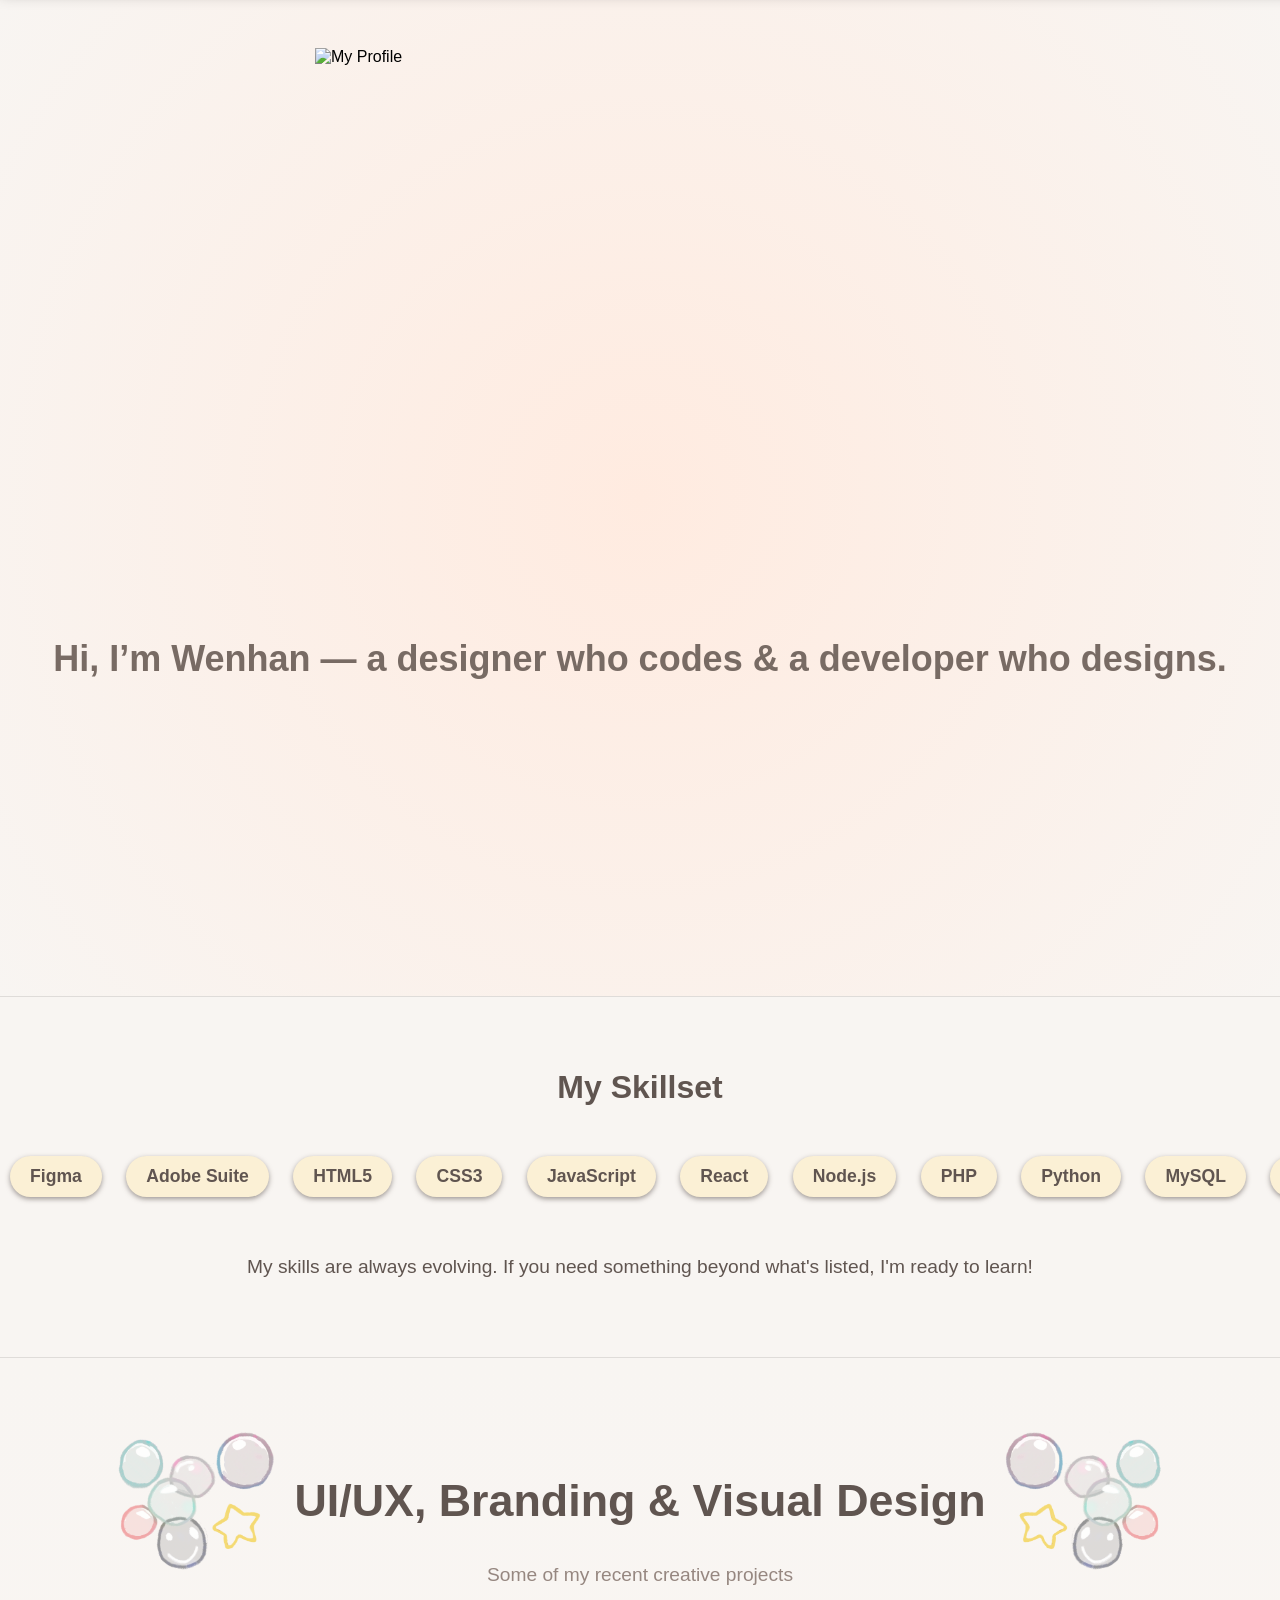
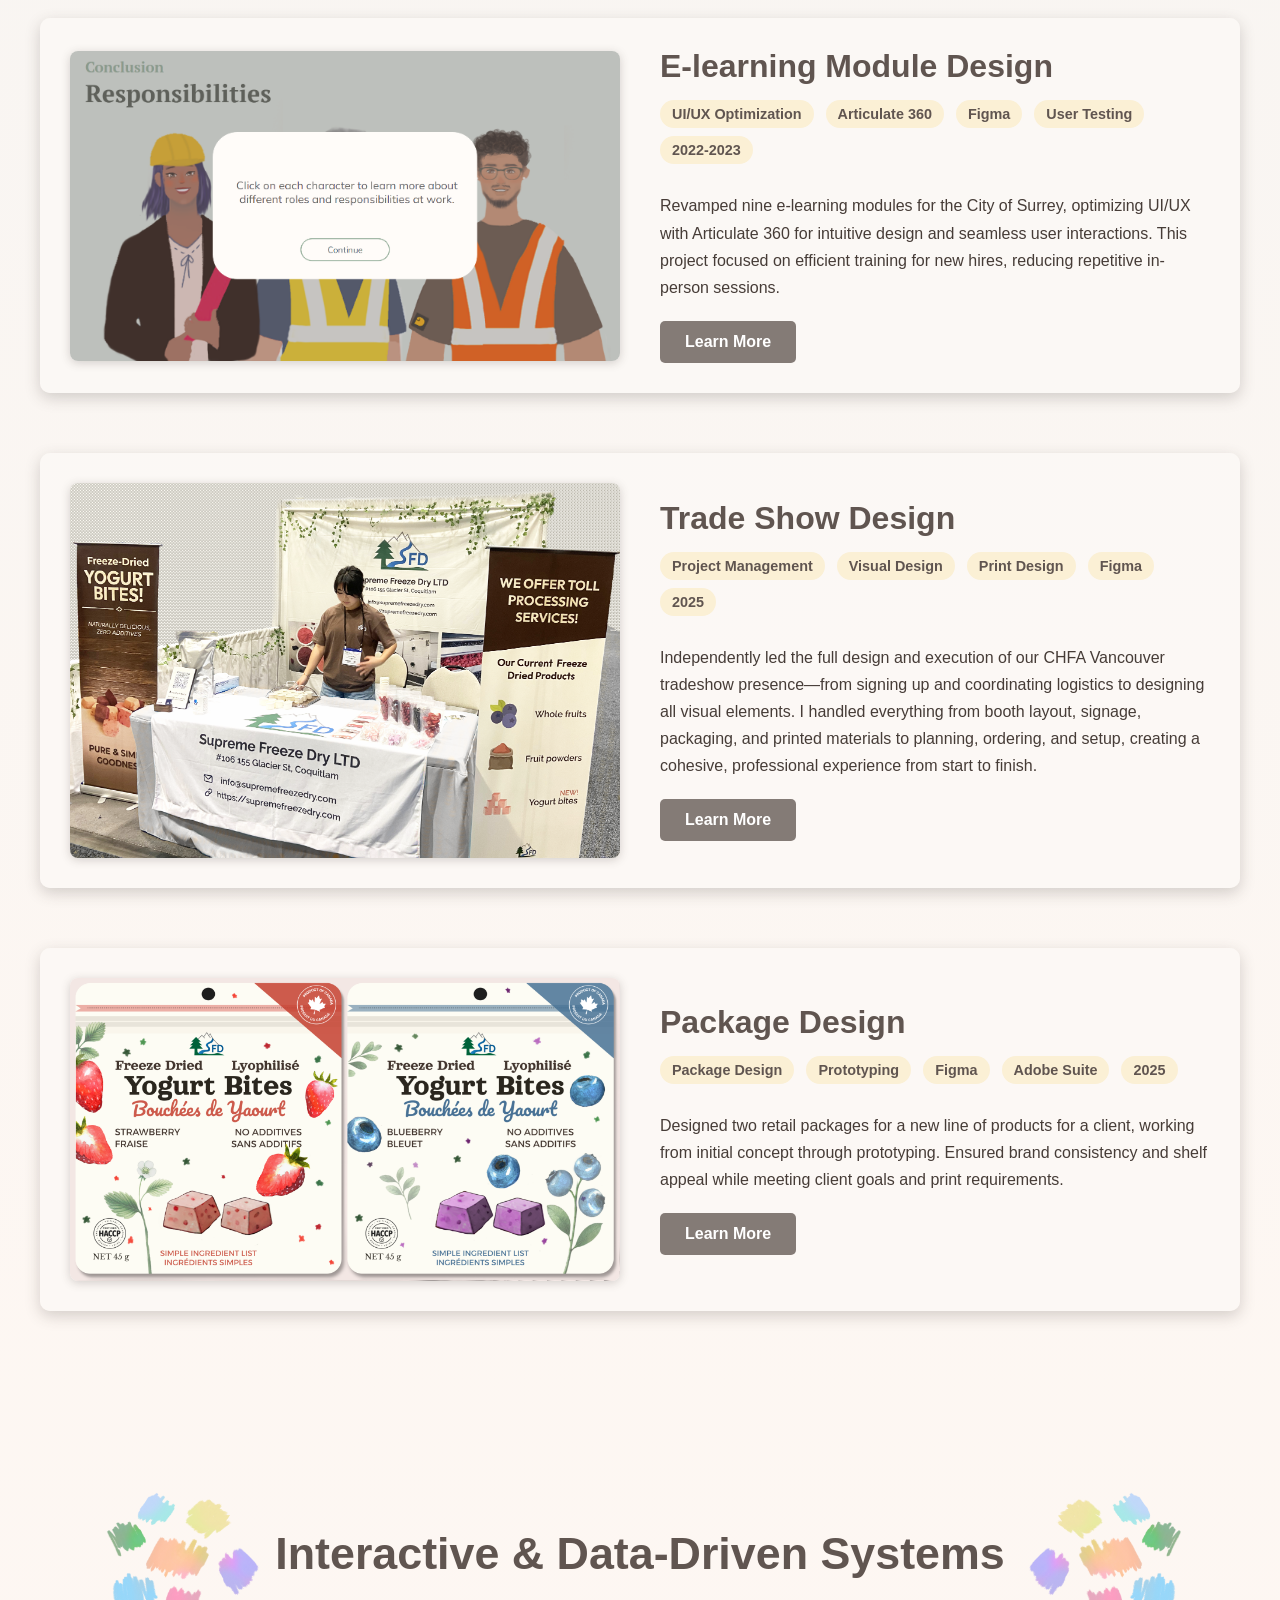
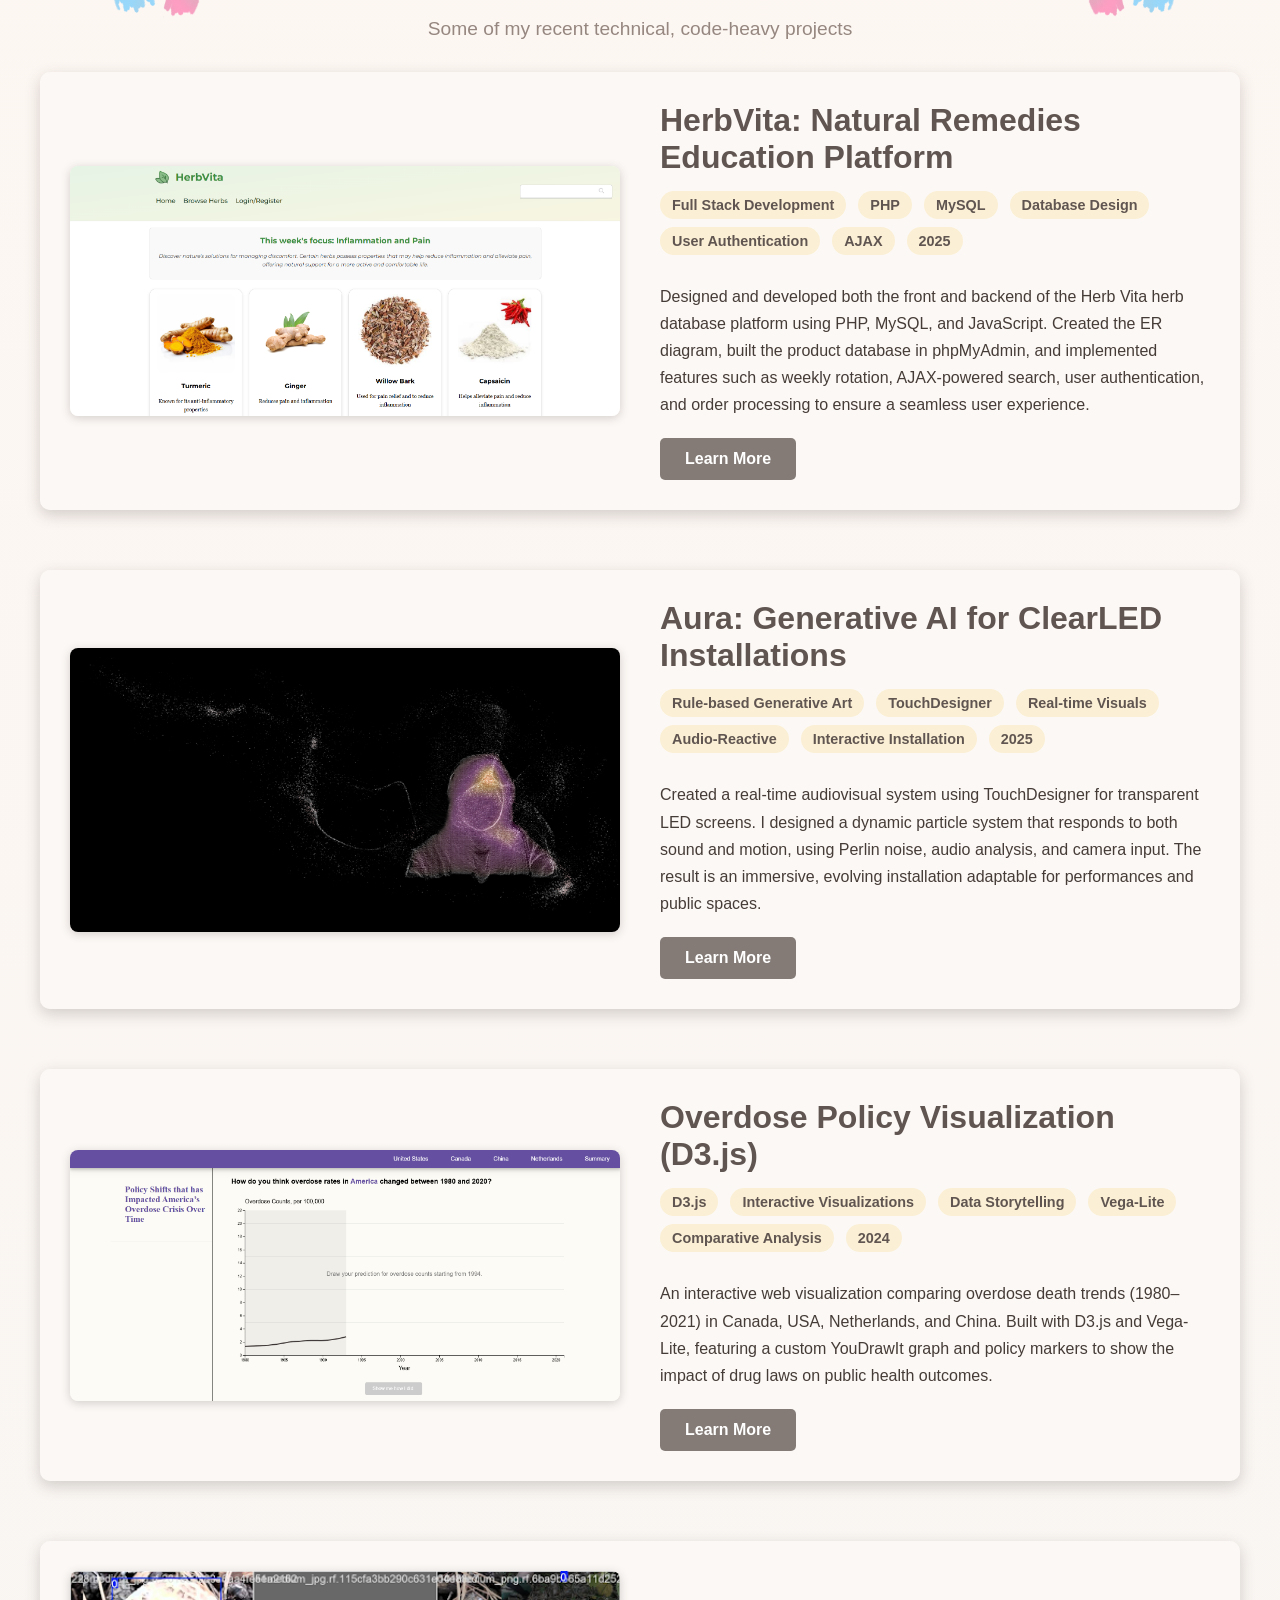
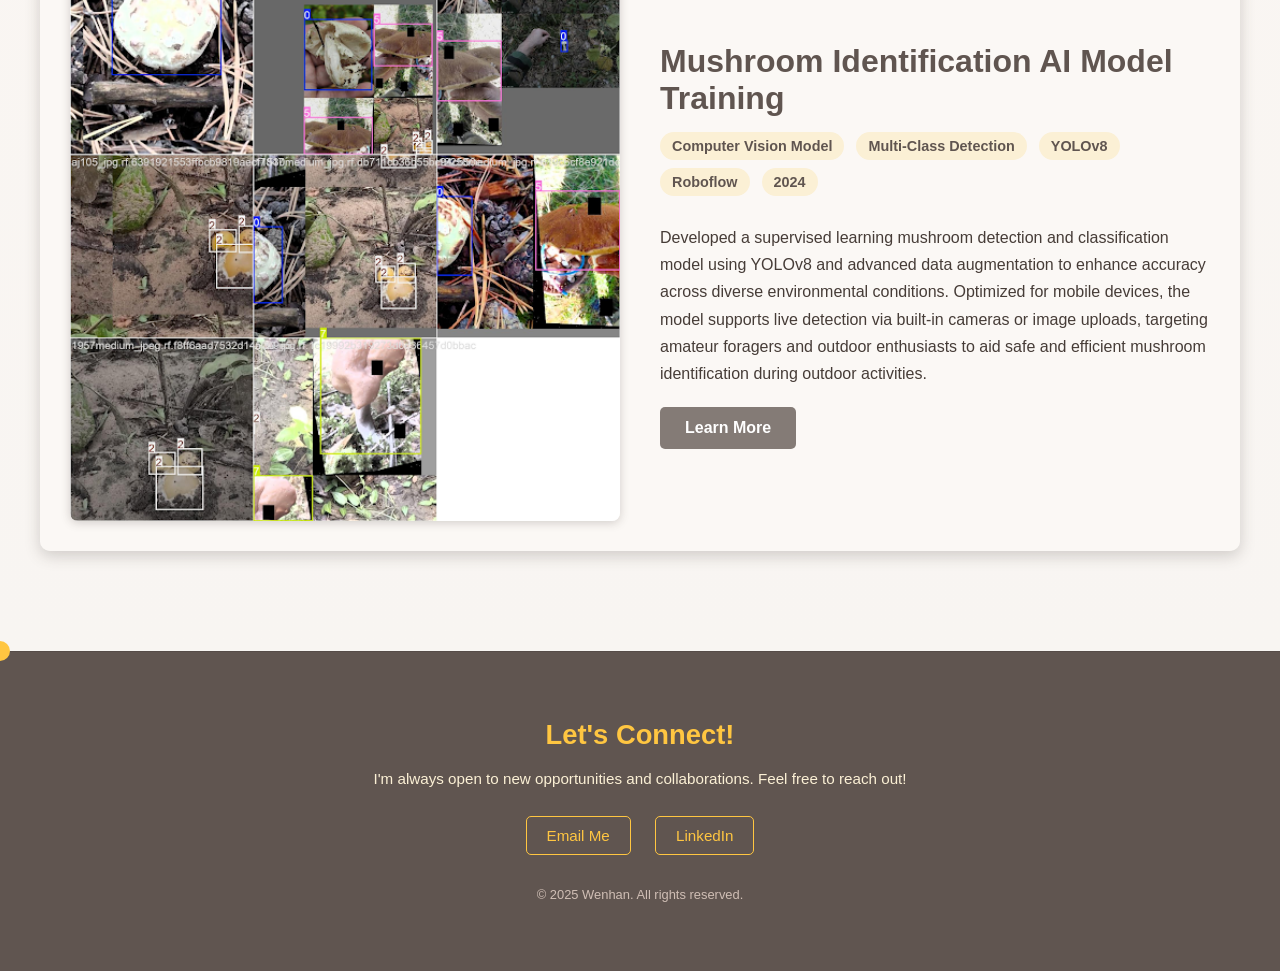
==== index.html @ 0072e0b3 "less corny about me" ====
<!DOCTYPE html>
<html lang="en">
<head>
    <meta charset="UTF-8">
    <meta name="viewport" content="width=device-width, initial-scale=1.0">
    <title>Wenhan Miao</title>
    <link rel="stylesheet" href="styles.css">

    <link rel="icon" href="images/favicon-32x32.png" type="image/x-icon">

</head>
<body>
    <header id="main-header">
        
        <nav>
            <ul>
                <li><a href="#">Home</a></li>
                <li><a href="#creative-projects">Creative + UX</a></li>
                <li><a href="#technical-projects">Dev + AI</a></li>
                <li><a href="about.html">About</a></li>
            </ul>
        </nav>
    </header>

    <div class="background-overlay">
        <div class="profile-image-container">
            <img src="images/me.png" alt="My Profile" class="profile-image">
            <div class="hand-left">
                <a href="#technical-projects"></a>
            </div>
            <img src="images/meleft.png" alt="My Profile - HoverLeft" class="profile-image-left">

            <div class="hand-left-glow-back"></div>
            <div class="hand-left-glow-front"></div>


            <div class="hand-right">
                <a href="#creative-projects"></a>
            </div>
            <img src="images/meright.png" alt="My Profile - HoverRight" class="profile-image-right">
            <div class="hand-right-glow-back"></div>
            <div class="hand-right-glow-front"></div>


        </div>

      <div class="intro-text">
  <h2>
    Hi, I’m <a href="about.html">Wenhan</a> — 
    <a href="#creative-projects" class="dev-link dev-left">a designer who codes</a> & 
    <a href="#technical-projects" class="dev-link dev-right">a developer who designs</a>.
  </h2>
</div>



        <!-- <div  class="creative-header">
            <h3>To do:</h3>

            <li>Add Sunwise</li>
            <li>Add HerbVita Youtube Link</li>
            <li>Consistent wording, I, me, my team...</li>
            
        </div> -->


    </div>


    <section class="skills-section">
        <h3>My Skillset</h3>
        <div class="skills-carousel-container">
            <div class="skills-carousel-track">
                <div class="skill-item">Figma</div>
                <div class="skill-item">Adobe Suite</div>
                <div class="skill-item">HTML5</div>
                <div class="skill-item">CSS3</div>
                <div class="skill-item">JavaScript</div>
                <div class="skill-item">React</div>
                <div class="skill-item">Node.js</div>

                <div class="skill-item">PHP</div>
                <div class="skill-item">Python</div>
                <div class="skill-item">MySQL</div>
                <div class="skill-item">React Native</div>


                <div class="skill-item">Vega-Lite / D3.js</div>
                <div class="skill-item">Tableau</div>
                
                <div class="skill-item">JSON/APIs</div>

                <div class="skill-item">Git/GitHub</div>

                <!-- repeated three times so there's no gap  -->

                <div class="skill-item">Figma</div>
                <div class="skill-item">Adobe Suite</div>
                <div class="skill-item">HTML5</div>
                <div class="skill-item">CSS3</div>
                <div class="skill-item">JavaScript</div>
                <div class="skill-item">React</div>
                <div class="skill-item">Node.js</div>

                <div class="skill-item">PHP</div>
                <div class="skill-item">Python</div>
                <div class="skill-item">MySQL</div>


                <div class="skill-item">Vega-Lite / D3.js</div>
                <div class="skill-item">Tableau</div>
                
                <div class="skill-item">JSON/APIs</div>

                <div class="skill-item">Git/GitHub</div>

                <div class="skill-item">Figma</div>
                <div class="skill-item">Adobe Suite</div>
                <div class="skill-item">HTML5</div>
                <div class="skill-item">CSS3</div>
                <div class="skill-item">JavaScript</div>
                <div class="skill-item">React</div>
                <div class="skill-item">Node.js</div>

                <div class="skill-item">PHP</div>
                <div class="skill-item">Python</div>
                <div class="skill-item">MySQL</div>


                <div class="skill-item">Vega-Lite / D3.js</div>
                <div class="skill-item">Tableau</div>
                
                <div class="skill-item">JSON/APIs</div>

                <div class="skill-item">Git/GitHub</div>




            </div>
            
        </div>
        <p> My skills are always evolving. If you need something beyond what's listed, I'm ready to learn!</p>
    </section>

    <section id="creative-projects"> 
        <div class="creative-header">

              <div class="header-row">


            <img src="images/bubbleleft.png" alt="Left Bubble" class="bubble-left">
            
            <h2>UI/UX, Branding & Visual Design</h2>

            
            <img src="images/bubbleright.png" alt="Right Bubble" class="bubble-right">
              </div>
            <p>Some of my recent creative projects</p>
            </div>


        <div class="project-list">

            
        <div class="project-item clickable-project" onclick="window.open('e-learning-module.html', '_blank')">
                <div class="project-image-wrapper">
                    <img src="images/eModule1.png" alt="FocusDev Dashboard Preview" class="project-screenshot">
                </div>
            <div class="project-details">
                <h3>E-learning Module Design</h3>
                <div class="project-tags">
                    <span>UI/UX Optimization</span>
                    <span>Articulate 360</span>
                    <span>Figma</span>
                    <span>User Testing</span>
                    <span>2022-2023</span>
                </div>
             <p>Revamped nine e-learning modules for the City of Surrey, optimizing UI/UX with Articulate 360 for intuitive design and seamless user interactions. This project focused on efficient training for new hires, reducing repetitive in-person sessions.</p>
             <a href="e-learning-module.html" target="_blank" class="view-project-button">Learn More</a>
            </div>
        </div>

        <!-- proj 2 -->
        <div class="project-item clickable-project" onclick="window.open('tradeshow.html', '_blank')">
                <div class="project-image-wrapper">
                    <img src="images/tradeshow.png" alt="Trade Show Design Preview" class="project-screenshot">
                </div>
            <div class="project-details">
                <h3>Trade Show Design</h3>
                <div class="project-tags">
                    <span>Project Management</span>
                    <span>Visual Design</span>
                    <span>Print Design</span>
                    <span>Figma</span>
                    <span>2025</span>
                </div>
            <p>Independently led the full design and execution of our CHFA Vancouver tradeshow presence—from signing up and coordinating logistics to designing all visual elements. I handled everything from booth layout, signage, packaging, and printed materials to planning, ordering, and setup, creating a cohesive, professional experience from start to finish.</p>
            <a href="tradeshow.html" target="_blank" class="view-project-button">Learn More</a>
            </div>
        </div>

        <!-- proj three -->

        <div class="project-item clickable-project" onclick="window.open('packageDesign.html', '_blank')">
                <div class="project-image-wrapper">
                    <img src="images/packageDesignn.png" alt="FocusDev Dashboard Preview" class="project-screenshot">
                </div>
            <div class="project-details">
                <h3>Package Design</h3>
                <div class="project-tags">
                    <span>Package Design</span>
                    <span>Prototyping</span>
                    <span>Figma</span>
                    <span>Adobe Suite</span>
                    <span>2025</span>
                </div>
            <p>Designed two retail packages for a new line of products for a client, working from initial concept through prototyping. Ensured brand consistency and shelf appeal while meeting client goals and print requirements.</p>
            <a href="packageDesign.html" target="_blank" class="view-project-button">Learn More</a>
            </div>
        </div>

        </div>
    </section>

    <!-- Divider between Creative + UX and Dev + AI -->

    <div class="section-divider"></div>


    <section id="technical-projects"> 
    
    
    <div class="creative-header">   
        <div class="header-row">



            

            <img src="images/scribblesleft.png" alt="Left Scribble" class="bubble-left">

            <h2>Interactive & Data-Driven Systems</h2>

            <img src="images/scribblesright.png" alt="Right Scribble" class="bubble-right">
              </div>

            <p>Some of my recent technical, code-heavy projects</p>
        </div>

        <div class="project-list">
        <div class="project-item clickable-project" onclick="window.open('herbvita.html', '_blank')">
                <div class="project-image-wrapper">
                    <img src="images/herbVita.png" alt="FocusDev Dashboard Preview" class="project-screenshot">
                </div>
            <div class="project-details">
                <h3>HerbVita: Natural Remedies Education Platform</h3>
                <div class="project-tags">
                   <span>Full Stack Development</span>
                    <span>PHP</span>
                    <span>MySQL</span>
                    <span>Database Design</span>
                    <span>User Authentication</span>
                    <span>AJAX</span>
                    <span>2025</span>
                </div>
                <p>Designed and developed both the front and backend of the Herb Vita herb database platform using PHP, MySQL, and JavaScript. Created the ER diagram, built the product database in phpMyAdmin, and implemented features such as weekly rotation, AJAX-powered search, user authentication, and order processing to ensure a seamless user experience.</p>
             <a href="herbvita.html" target="_blank" class="view-project-button">Learn More</a>
            </div>
        </div>

        <!-- proj 2 IN PROGRESS-->
        <!-- <div class="project-item clickable-project" onclick="window.open('sunwise.html', '_blank')">
                <div class="project-image-wrapper">
                    <img src="images/sunwise.png" alt="Sunwise Dashboard Preview" class="project-screenshot">
                </div>
            <div class="project-details">
                <h3>Aura: Generative AI for ClearLED Installations</h3>
                <div class="project-tags">
                    <span>Rule-based Generative Art</span>
                    <span>TouchDesigner</span>
                    <span>Real-time Visuals</span>
                    <span>Audio-Reactive</span>
                    <span>Interactive Installation</span>
                    <span>2025</span>
                </div>
             <p>Created a real-time audiovisual system using TouchDesigner for transparent LED screens. I designed a dynamic particle system that responds to both sound and motion, using Perlin noise, audio analysis, and camera input. The result is an immersive, evolving installation adaptable for performances and public spaces.</p>
             <a href="aura.html" target="_blank" class="view-project-button">Learn More</a>
            </div>
        </div> -->

        <!-- proj 3 -->
         <div class="project-item clickable-project" onclick="window.open('aura.html', '_blank')">
                <div class="project-image-wrapper">
                    <img src="images/aura.png" alt="FocusDev Dashboard Preview" class="project-screenshot">
                </div>
            <div class="project-details">
                <h3>Aura: Generative AI for ClearLED Installations</h3>
                <div class="project-tags">
                    <span>Rule-based Generative Art</span>
                    <span>TouchDesigner</span>
                    <span>Real-time Visuals</span>
                    <span>Audio-Reactive</span>
                    <span>Interactive Installation</span>
                    <span>2025</span>
                </div>
             <p>Created a real-time audiovisual system using TouchDesigner for transparent LED screens. I designed a dynamic particle system that responds to both sound and motion, using Perlin noise, audio analysis, and camera input. The result is an immersive, evolving installation adaptable for performances and public spaces.</p>
             <a href="aura.html" target="_blank" class="view-project-button">Learn More</a>
            </div>
        </div>

        <!-- proj 4 -->

        <div class="project-item clickable-project" onclick="window.open('OverdoseVis.html', '_blank')">
                <div class="project-image-wrapper">
                    <img src="images/d3Vis.png" alt="FocusDev Dashboard Preview" class="project-screenshot">
                </div>
            <div class="project-details">
                <h3>Overdose Policy Visualization (D3.js)</h3>
                <div class="project-tags">
                    <span>D3.js</span>
                    <span>Interactive Visualizations</span>
                    <span>Data Storytelling</span>
                    <span>Vega-Lite</span>
                    <span>Comparative Analysis</span>
                    <span>2024</span>
                </div>
             <p>An interactive web visualization comparing overdose death trends (1980–2021) in Canada, USA, Netherlands, and China. Built with D3.js and Vega-Lite, featuring a custom YouDrawIt graph and policy markers to show the impact of drug laws on public health outcomes.</p>
             <a href="OverdoseVis.html" target="_blank" class="view-project-button">Learn More</a>
            </div>
        </div>

        <!-- proj 5 -->

        <div class="project-item clickable-project" onclick="window.open('MushroomModelTraining.html', '_blank')">
                <div class="project-image-wrapper">
                    <img src="images/mushroomCV.png" alt="FocusDev Dashboard Preview" class="project-screenshot">
                </div>
            <div class="project-details">
                <h3>Mushroom Identification AI Model Training</h3>
                <div class="project-tags">
                    <span>Computer Vision Model</span>
                    <span>Multi-Class Detection</span>
                    <span>YOLOv8</span>
                    <span>Roboflow</span>
                    <span>2024</span>
                </div>
             <p>Developed a supervised learning mushroom detection and classification model using YOLOv8 and advanced data augmentation to enhance accuracy across diverse environmental conditions. Optimized for mobile devices, the model supports live detection via built-in cameras or image uploads, targeting amateur foragers and outdoor enthusiasts to aid safe and efficient mushroom identification during outdoor activities.</p>
             <a href="MushroomModelTraining.html" target="_blank" class="view-project-button">Learn More</a>
            </div>
        </div>

        </div>
    </section>

    <div id = "circularcursor"></div>

<footer id="contact"> <div class="footer-content">
            <h3>Let's Connect!</h3>
            <p>I'm always open to new opportunities and collaborations. Feel free to reach out!</p>
            <div class="contact-links">
                <a href="https://mail.google.com/mail/?view=cm&to=wenhanmiao3@gmail.com" class="footer-link" target="_blank">Email Me</a>
                <a href="https://www.linkedin.com/in/w3nhan/" target="_blank" class="footer-link">LinkedIn</a>
                </div>
            <p class="copyright">&copy; 2025 Wenhan. All rights reserved.</p>
        </div>
    </footer>

    <script src="script.js"></script>

    
</body>
</html>
---- styles.css ----
/* styles.css */

/* Global Styles     */


body {
  margin: 0;
  /* cursor: url('customComp/Normal1.cur'), auto; -  Commented out custom cursor */
  cursor: none; /* Hides default cursor */
  background-color: #fdfaf7;
  font-family: 'Inter', sans-serif;
  
}

a {
  color: rgb(70, 60, 55);
  text-decoration: none; 
  transition: color 0.1s ease-in-out; 
}

a:hover {
  text-decoration: none; 
  cursor: none; 
}

/* Header & Navigation     */


header {
  background-color: rgba(96, 85, 80, 0.8);
  color:rgb(251, 240, 213);
  padding: 16px;
  position: fixed;
  top: -80px; /* Initially hidden above the viewport */
  left: 0;
  width: 100%;
  z-index: 10;
  transition: top 0.3s ease-in-out, background-color 0.3s ease-in-out; 
  box-shadow: 0 4px 15px rgba(0, 0, 0, 0.3); 
  z-index: 5000;
}

header:hover {
  background-color: rgb(96, 85, 80);
}

.nav-visible {
  top: 0; /* Show the nav */
}

nav ul {
  list-style: none;
  padding: 0;
  margin: 0;
  display: flex;
  justify-content: center;
  align-items: center; 
  flex-wrap: wrap; 
}

nav ul li {
  margin: 0 15px; /* Adjust spacing between items */
}

nav ul li a {
  color: inherit; /* Inherit color from header */
  font-weight: 500; 
  font-size: 1.1em; 
  padding: 8px 12px;
  border-radius: 5px;
  transition: color 0.3s ease-in-out, background-color 0.3s ease-in-out, transform 0.2s ease-out; /* Smooth transition for hover effects */
  display: block; /* Make the whole area clickable */
}

nav ul li a:hover {
  color: rgb(255, 242, 242);
  transform: translateY(-2px); /* Slight lift effect */
}


/* Custom Cursor, responsive when hovered on clickable elements*/


#circularcursor {
  position: fixed;
  width: 20px;
  height: 20px;
  background-color: rgb(255, 198, 65);
  border-radius: 50%;
  pointer-events: none;
  transform: translate(-50%, -50%);
  z-index: 9999;
  
  /* smooth easing */
  transition: left 0.02s ease, top 0.02s ease, transform 0.2s ease, opacity 0.2s ease;
}

#circularcursor.active {
  transform: translate(-50%, -50%) scale(2);
  opacity: 0.5;
}


/* Profile Image Section   */

.profile-image-container {
  position: relative;
  width: auto;
  max-width: 650px;
  height: 560px;
  overflow: hidden;
  margin: auto;
  opacity: 0; /* Initially hidden */
  animation: fadeIn 1s ease-out 0.5s forwards; /* Apply fade-in animation */
}

@keyframes fadeIn {
  to {
    opacity: 1;
  }
}

.profile-image,
.profile-image-left,
.profile-image-right {
  position: absolute;
  top: 0; /* Anchor to the top */
  left: 0;
  width: 100%;
  height: auto;
  pointer-events: none;
  transition: opacity 0.2s ease-in-out; /* Slight transition for smoothness */
}

.profile-image {
  opacity: 1; /* Initially visible */
  z-index: 2;
  bottom: auto; /* Override any bottom positioning */
}

.profile-image-left,
.profile-image-right {
  opacity: 0; /* Initially hidden */
  z-index: 3; /* Above the main image */
}



/* Swap image on hover of .hand-left/right */
.hand-left:hover + .profile-image-left,
.hand-right:hover + .profile-image-right {
  opacity: 1; /* Fade in the swapped image */
}

.hand-left:hover ~ .profile-image,
.hand-right:hover ~ .profile-image {
  opacity: 0; /* Fade out the original image */
}


/* Background Overlay    */


.background-overlay {
  position: relative; /* instead of absolute */
  width: 100%;
  min-height: 100vh; /* this ensures it's at least full height of screen */
  background: radial-gradient(circle at center, rgb(255, 235, 224), rgb(248, 245, 242));
  z-index: 1;
  padding-top: 3rem;
  padding-bottom: 3rem;
}


.hand-left,
.hand-right {
  position: absolute;
  width: 26%; 
  height: auto;
  aspect-ratio: 1 / 1; 
  cursor: pointer;
  z-index: 3;
}

.hand-left {
  left: 15%;
  top: 55%; 
}

.hand-right {
  left: 62%; 
  top: 55%; 
}

/* Make entire hand areas clickable */
.hand-left a,
.hand-right a {
  display: block;
  width: 100%;
  height: 100%;
  text-decoration: none;
  color: transparent;
  z-index: 5;
  position: relative;
  /* cursor: url('customComp/unnamed.cur'), auto; - Commented out custom cursor */
}

/* Hand Glow Effects    */


/* Keyframes for the subtle pulse animation */
@keyframes pulse-cue-animation {
    0% {
        transform: scale(0.8);
        opacity: 0; /* Start slightly visible */
        background-color: rgb(70, 60, 55); /*darker colour transition to give more of a visual depth */

    }
    50% {
        transform: scale(1.3); /* larger */
        opacity: 0.85; /* More visible */
        background-color: #ebe6c3;
    }
    100% {
        transform: scale(1);
        opacity: 0;
        background-color: rgb(70, 60, 55);

    }
}

.hand-left-glow-front,
.hand-right-glow-front {
    opacity: 0; 
    transition: opacity 0.3s ease-in-out, transform 0.2s ease; 
}

.hand-left-glow-front.pulse-cue,
.hand-right-glow-front.pulse-cue {
    animation: pulse-cue-animation 2.5s infinite ease-in-out; /* Apply the animation */
}

.hand-left:hover ~ .hand-left-glow-front,
.hand-right:hover ~ .hand-right-glow-front {
    opacity: 1; 
    animation: none; 
    transform: scale(1); /* Reset scale from animation */
}

/* Ensure animation is disabled on small screens */
@media (max-width: 630px) {
    .hand-left-glow-front,
    .hand-right-glow-front {
        animation: none !important; /* Disable animation */
        opacity: 0 !important; 
    }
}

.hand-left-glow-back,
.hand-left-glow-front,
.hand-right-glow-back,
.hand-right-glow-front {
  position: absolute;
  border-radius: 50%;
  opacity: 0;
  transition: opacity 0.3s ease-in-out;
  pointer-events: none;
}

.hand-left-glow-back {
  left: calc(15% - 4%);
  top: calc(52% - 4%); 
  width: 44%;
  height: 44%; 
  background-color: rgba(255, 223, 223, 0.386);
  filter: blur(calc(24vw / 16)); 
  z-index: 0;
}

.hand-left-glow-front {
  left: 25%;
  top: 62%;
  width: 16%; 
  height: 16%;
  background-color: rgb(255, 252, 241);
  filter: blur(calc(50vw / 20)); 
  z-index: 4;
}

.hand-right-glow-back {
  left: calc(52% - 4%); 
  top: calc(52% - 4%);
  width: 44%; 
  height: 44%; 
  background-color: rgba(255, 230, 170, 0.386);
  filter: blur(calc(24vw / 16)); 
  z-index: 0;
}

.hand-right-glow-front {
  left: 62%;
  top: 62%;
  width: 16%; /* Percentage of container width */
  height: 16%; /* Percentage of container width */
  background-color:rgb(255, 252, 241);
  filter: blur(calc(50vw / 20)); /* Scale blur with viewport width */
  z-index: 4;
}



/* Show glow on hover */
.hand-left:hover ~ .hand-left-glow-back,
.hand-left:hover ~ .hand-left-glow-front,
.hand-right:hover ~ .hand-right-glow-back,
.hand-right:hover ~ .hand-right-glow-front {
  opacity: 1;
}

/* Disable hover effects on smaller screens */
@media (max-width: 630px) {

  .hand-left:hover ~ .hand-left-glow-back,
  .hand-left:hover ~ .hand-left-glow-front,
  .hand-right:hover ~ .hand-right-glow-back,
  .hand-right:hover ~ .hand-right-glow-front {
    opacity: 0 !important;
    pointer-events: none !important;
  }

  .hand-left a,
  .hand-right a {
    display: none !important;
  }

  .hand-left,
  .hand-right {
    display: none !important;
  }

  .profile-image-left,
  .profile-image-right {
    display: none !important;
  }
}


/* Intro Text & Content  */


.intro-text {
  font-size: 1.5rem;
  text-align: center;
  margin: 20px;
  color: rgb(120, 107, 100);
}

.intro-text a {
  color:  rgb(120, 107, 100);
  transition: color 0.3s ease, text-shadow 0.3s ease;
}

.intro-text a:hover {
  color: rgb(96, 85, 80);
    text-shadow: rgba(150, 135, 128, 0.471) 0px -10px, rgb(255, 241, 173) 0px 0px 5px;

}

.dev-link {
  transition: color 0.3s ease, text-shadow 0.3s ease;
}

.dev-link.hovered {
    color:rgb(96, 85, 80);

    text-shadow: rgba(150, 135, 128, 0.471) 0px -10px, rgb(255, 241, 173) 0px 0px 5px;


}


.container {
  padding: 20px;
  line-height: 1.6;
}


/* Skills Section      */


.skills-section {
  padding: 40px 0;
  text-align: center;
  background-color: rgb(248, 245, 242);
  color: rgb(96, 85, 80);
  overflow: hidden;
  border-top: 1px solid rgba(0, 0, 0, 0.1);
  border-bottom: 1px solid rgba(0, 0, 0, 0.1);
}

.skills-section h3 {
  font-size: 2em;
  margin-bottom: 30px;
}

.skills-section p {
  font-size: 1.2em;
  padding: 20px;
}

.skills-carousel-container {
  width: 100%;
  overflow: hidden; /* hide anything outside the container */
  white-space: nowrap;
  position: relative;
  padding: 20px 0;
}

.skills-carousel-track {
  display: inline-block;
  animation: scrollSkills 60s linear infinite;
}

.skill-item {
  display: inline-block;
  background-color: rgb(251, 240, 213);
  
  color: rgb(96, 85, 80);
  padding: 10px 20px;
  margin: 0 10px;
  border-radius: 25px;
  font-size: 1.1em;
  font-weight: bold;
  box-shadow: 0 2px 5px rgba(70, 60, 55, 0.5);
}

/* Keyframe animation for scrolling */
@keyframes scrollSkills {
  0% {
    transform: translateX(0);
  }

  100% {
    transform: translateX(-50%);
  }
}


/* -------------------- */
/* Creative Projects */
/* Projects Section */

.header-row {
  display: flex;
  align-items: center;
  justify-content: center;
  gap: 1rem; /* Space between image/h2/image */
  margin-bottom: 10px;
}

#creative-projects {
    padding: 40px 20px; 
    text-align: center; 
    position: relative; 
    overflow: hidden; 
        background: linear-gradient(to bottom, rgb(248, 245, 242), rgba(255, 235, 224, 0.2));

}

.creative-header {
    margin-bottom: 60px;
    text-align: center;
    margin: 2rem auto;

}

.creative-header h2 {
    display: flex;
    align-items: center;
    justify-content: center;
    gap: 1rem; /* space between items */
    font-size: 2.8em;
    color: rgb(96, 85, 80); 
    /* text-shadow: rgba(255, 188, 188, 0.332) 0px 5px, rgb(255, 241, 173) 0px 0px 5px; */
    margin: 0;
}

.bubble-left,
.bubble-right {
  width: 10rem; /* Adjust size as needed */
  height: auto;
}

.creative-header p {
    font-size: 1.2em;
    color: rgb(150, 135, 128);
    margin-top: -1rem;
}


#technical-projects {
    padding: 40px 20px; 
    text-align: center; 
    position: relative; 
    overflow: hidden; 
    background: linear-gradient(to bottom,rgba(255, 235, 224, 0.2), rgb(248, 245, 242));

}


.project-list {
    max-width: 1200px;
    margin: 0 auto; /* Center the project list */
}

.project-item {
    display: flex; 
    flex-direction: row; 
    align-items: center; 
    background-color: rgba(253, 250, 247, 0.7);
    border-radius: 10px;
    padding: 30px;
    margin-bottom: 60px; 
    box-shadow: 0 5px 15px rgba(70, 60, 55, 0.221);
}


.project-image-wrapper {
    flex: 1;
    margin-right: 40px; 
    border-radius: 8px;
    overflow: hidden; 
    box-shadow: 0 2px 10px rgba(70, 60, 55, 0.221);
}

.project-screenshot {
    width: 100%;
    height: auto;
    display: block;
}

.project-details {
    flex: 1; 
    text-align: left;
}

.project-details h3 {
    font-size: 2em;
    color: rgb(96, 85, 80); 
    margin-top: 0;
    margin-bottom: 15px;
}

.project-tags {
    margin-bottom: 20px;
    font-size: 0.9em;
    font-weight:600;
}

.project-tags span {
    display: inline-block;
    background-color: rgb(251, 240, 213);
    color: rgb(96, 85, 80);
    padding: 6px 12px;
    border-radius: 25px;
    margin-right: 8px;
    margin-bottom: 8px; 
    /* box-shadow: 0 2px 2px rgba(70, 60, 55, 0.4); */
}

.project-details p {
    font-size: 1em;
    line-height: 1.7;
    margin-bottom: 20px;
    color: rgb(70, 60, 55);
}

.view-project-button {
    display: inline-block;
    background-color:rgba(96, 85, 80, 0.763) ; 
    color: white;
    padding: 12px 25px;
    border-radius: 5px;
    text-decoration: none;
    font-weight: bold;
    transition: background-color 0.3s ease, transform 0.2s ease;
}

.view-project-button:hover {
    background-color: rgb(96, 85, 80); /* Slightly darker on hover */
    transform: translateY(-2px); /* Slight lift */
}

.view-project-button a:hover {
    color: rgb(255, 235, 224); /* Lighter text on hover */
}


@media (max-width: 992px) {

  .creative-header h2 {
    display: flex;
    align-items: center;
    justify-content: center;
    gap: 1rem; /* space between items */
    font-size: 2.4em;
    
}
  .creative-header p {
    font-size: 1em;
    margin-top: 0rem;
}
    .project-item {
        flex-direction: column; /* image and details vertically */
    }

    .project-image-wrapper {
        margin-right: 0;
        margin-bottom: 30px; 
        width: 100%; 
    }

    .project-details {
        text-align: center; 
    }

    .project-details h3 {
        font-size: 1.8em;
    }
}

@media (max-width: 768px) {

    .creative-header h2 {
    display: flex;
    align-items: center;
    justify-content: center;
    gap: 1rem; /* space between items */
    font-size: 2em;
    
}
  .creative-header p {
    font-size: 1em;
    margin-top: 0rem;
}


  .bubble-left,
  .bubble-right {
    display: none;
  }

    .projects-section {
        padding: 60px 15px;
    }

    .projects-header h2 {
        font-size: 2.2em;
    }

    .projects-header p {
        font-size: 1em;
    }

    .project-item {
        padding: 20px;
    }

    .project-details h3 {
        font-size: 1.6em;
            
    }

    .project-tags span {
        padding: 4px 8px;
        font-size: 0.8em;
        font-weight:normal;
    }

    .view-project-button {
        padding: 10px 20px;
        font-size: 0.9em;
    }
}

/* -------------------- */
/* Footer Styles        */
/* -------------------- */

footer {
    background-color: rgb(96, 85, 80);
    color: rgb(251, 240, 213);
    padding: 40px 20px;
    text-align: center;
    font-size: 0.95em;
    border-top: 1px solid rgba(0, 0, 0, 0.1);
}

.footer-content {
    max-width: 960px;
    margin: 0 auto; /* Center content within the footer */
}

footer h3 {
    color: rgb(255, 198, 65);
    font-size: 1.8em;
    margin-bottom: 15px;
}

footer p {
    margin-bottom: 25px;
    line-height: 1.6;
}

.contact-links {
    margin-bottom: 30px;
}

.contact-links .footer-link {
    display: inline-block; 
    color: rgb(255, 198, 65);
    text-decoration: none;
    padding: 10px 20px;
    margin: 0 10px;
    border: 1px solid rgb(255, 198, 65);
    border-radius: 5px;
    transition: background-color 0.3s ease, color 0.3s ease, transform 0.2s ease;
}

.contact-links .footer-link:hover {
    background-color: rgb(255, 198, 65);
    color: rgb(96, 85, 80);
    transform: translateY(-2px);
}

.copyright {
    margin-top: 30px;
    font-size: 0.85em;
    color: rgba(255, 235, 224, 0.7);
}

/* Responsive adjustments for footer */
@media (max-width: 630px) {
    .contact-links .footer-link {
        display: block; /* Stack links vertically on smaller screens */
        margin: 10px auto;
        width: 80%; 
    }
}




/* E-learning Module Design Page Styles */

.project-detail-page {
    background: radial-gradient(circle at center, rgb(255, 235, 224), rgb(248, 245, 242));
    min-height: 100vh;
}

/* Project Hero Section */
.project-hero {
    text-align: center;
    padding: 60px 20px;
    background-color: rgba(96, 85, 80, 0.05); /* Very light background for this section */
    margin-bottom: 40px;
    border-bottom: 1px solid rgba(0,0,0,0.1);
}

.project-hero h1 {
    font-size: 3em;
    color: rgb(96, 85, 80);
    margin-bottom: 10px;
}

.project-hero .subtitle {
    font-size: 1.3em;
    color: rgb(120, 107, 100);
    margin-bottom: 25px;
}

.project-meta {
    font-size: 0.9em;
    color: rgb(150, 135, 128);
    margin-bottom: 40px;
    display: flex;
    justify-content: center;
    flex-wrap: wrap; 
    gap: 15px; 
}

.project-meta span {
    white-space: nowrap; 
}

/* Module Launch Wrapper (Image + Text Button) */
.module-launch-wrapper {
    display: inline-block;
    position: relative;
    border-radius: 10px;
    overflow: hidden;
    box-shadow: 0 5px 20px rgba(0, 0, 0, 0.2);
    transition: transform 0.3s ease, box-shadow 0.3s ease;
    max-width: 900px; 
    width: 100%;
}

.module-launch-wrapper:hover {
    transform: translateY(-5px);
    box-shadow: 0 8px 30px rgba(0, 0, 0, 0.3);
}

.launch-module-button {
    display: block;
    text-decoration: none;
    position: relative;
    color: white; 
}

.module-preview-img {
    width: 100%;
    height: auto;
    display: block;
    filter: brightness(0.8); /* Slightly darken image for text contrast */
    transition: filter 0.3s ease;
}

.launch-module-button:hover .module-preview-img {
    filter: brightness(0.6); /* Darken more on hover */
}

.launch-text {
    position: absolute;
    top: 50%;
    left: 50%;
    transform: translate(-50%, -50%);
    font-size: 1.5em;
    color: rgb(255, 252, 246);
    opacity: 0; /* Hidden by default */
    transition: opacity 0.3s ease,  0.3s ease;
    white-space: nowrap; /* Prevent text wrapping */
}

.launch-module-button:hover .launch-text {
    opacity: 1; /* Show on hover */
}



/* Project Content Sections */
.project-content {
    max-width: 900px; /* Constrain content width */
    margin: 0 auto; /* Center content */
    padding: 20px;
}

.content-text-block {
    background-color: #ffffff; /* White background for text blocks */
    padding: 30px;
    border-radius: 8px;
    margin-bottom: 40px;
    box-shadow: 0 2px 10px rgba(0, 0, 0, 0.08);
    line-height: 1.7;
}

.content-text-block h2 {
    font-size: 2em;
    color: rgb(96, 85, 80);
    margin-top: 0;
    margin-bottom: 15px;
    border-bottom: 2px solid rgba(96, 85, 80, 0.2); /* Subtle underline */
    padding-bottom: 10px;
}

.content-text-block p {
    font-size: 1em;
    margin-bottom: 15px;
    color: rgb(96, 85, 80);
}

.content-text-block ul {
    list-style: disc;
    padding-left: 25px;
    margin-bottom: 15px;
}

.content-text-block ul li {
    margin-bottom: 8px;
    color: rgb(96, 85, 80);
}

.content-text-block ul li strong {
    color: rgb(70, 60, 55); /* Make strong text stand out */
}


.content-image {
    margin: 40px auto; /* Center image and add vertical spacing */
    max-width: 700px; /* Limit image width to prevent it from being too wide */
    text-align: center; /* Center caption text */
    background-color: #f8f8f8; /* Light background for image container */
    border-radius: 8px;
    padding: 15px;
    box-shadow: 0 4px 15px rgba(0, 0, 0, 0.1);
}

.content-image img {
    max-width: 100%; /* Ensure image fits within its container */
    height: auto; /* Maintain aspect ratio */
    display: block; /* Remove extra space below image */
    border-radius: 5px; /* Slightly rounded corners for the image itself */
    margin: 0 auto 15px auto; /* Center image and add space below it */
}

.content-image .caption {
    font-size: 0.9em;
    color: #666;
    margin-top: 10px; /* Space above caption */
    line-height: 1.4;
}

.module-launch-wrapper .caption {
    font-size: 0.9em;
    color: #666;
    margin-top: 10px; 
    line-height: 1.4;
    text-align: center; 
}

/* Responsive Adjustments for Project Detail Page */
@media (max-width: 768px) {

    .project-hero {
        padding: 40px 15px;
    }

    .project-hero h1 {
        font-size: 2.2em;
    }

    .project-hero .subtitle {
        font-size: 1.1em;
    }

    .project-meta {
        flex-direction: column;
        gap: 8px;
        margin-bottom: 30px;
    }

    .module-launch-wrapper {
        box-shadow: 0 3px 15px rgba(0, 0, 0, 0.2); /* Smaller shadow */
    }

    .launch-text {
        font-size: 1.2em;
        padding: 10px 20px;
    }

    .project-content {
        padding: 15px;
    }

    .content-text-block {
        padding: 25px;
        margin-bottom: 30px;
    }

    .content-text-block h2 {
        font-size: 1.8em;
    }

    .content-text-block p,
    .content-text-block ul li {
        font-size: 0.95em;
    }

        .content-image {
        margin: 30px auto;
        padding: 10px;
    }

    .content-image .caption {
        font-size: 0.85em;
    }

}

/* making the whole project box clickable */

.clickable-project {
    transition: box-shadow 0.2s ease, transform 0.2s ease;
    
}

.clickable-project:hover {
    box-shadow: 0 8px 20px rgba(70, 60, 55, 0.3);
    transform:scale(1.01);
}


/* about page */
.about-section {

  padding: 30px 30px;
  color: #463c37;
  max-width: 1000px;
  margin: 0 auto;
  font-family: 'Inter', sans-serif;
}

.about-header {
  display: flex;
  align-items: center;    
  gap: 2rem;            
  margin: 0 auto;
}

.about-photo {
  flex: 1;                
  display: flex;
  justify-content: center; 
}

.profile-photo {
  max-width: 100%;
  height: auto;
  border-radius: 10px;
  object-fit: cover;
}

.about-intro {
  flex: 1;                  /* text takes up half */
  text-align: right; 
  z-index: 1000;
  padding-right: 10rem;
  padding-top: 5rem;
}

.about-intro h1 {
  font-size: 2.5rem;
  margin-bottom: 0.5rem;
  color: rgb(70, 60, 55);
  /* padding-right: 10rem; */

}

.about-intro p {
  font-size: 1.2rem;
  line-height: 1.5;
  color: rgb(70, 60, 55);
}

.about-container h1 {
  font-size: 2.5em;
  margin-bottom: 20px;
  color: rgb(70, 60, 55);
}

.about-container h2 {
  font-size: 1.8em;
  margin-top: 40px;
  color: rgb(70, 60, 55);
}


.about-container p {
  font-size: 1.1em;
  line-height: 1.8;
  margin-bottom: 20px;
}
.about-container a {
  text-decoration: underline;
  color: #463c37;

}

.about-container a:hover {
  color: rgb(255, 198, 65);
  text-decoration: none;
}
.about-section img {
  width: 100%;
  display: block;
  margin: 0 auto 40px;
  border-radius: 20px;
  box-shadow: 0 8px 20px rgba(0,0,0,0.1);
}
.about-container ul {
  list-style-type: "💫 ";
  padding-left: 20px;
  line-height: 1.5rem;
  
}

.about-container ul li {
  margin-bottom: 12px;
}

.about-container ul li a {
  color: #463c37;
  text-decoration: underline;
}

.about-container ul li a:hover {
  color: rgb(255, 198, 65);
  text-decoration: none;
}


.slideshow {
  position: relative;
  text-align: center;
  max-width: 30rem;
  margin: 0 auto;
  height: 30rem; 
  z-index: -1;
}


.slideshow img {
  max-width: 40rem;
  border-radius: 0.5rem;
  position: absolute;
  top: 0;           /* position all images at the same place */
  left: 50%;
  opacity: 0;
  transition: opacity 1s ease-in-out;

  /* Right side fade */
  -webkit-mask-image: linear-gradient(to left, transparent, black);
  mask-image: linear-gradient(to left, transparent, black);
}

.slideshow img.active {
  opacity: 1;
  /* don't change position or transform here */
}
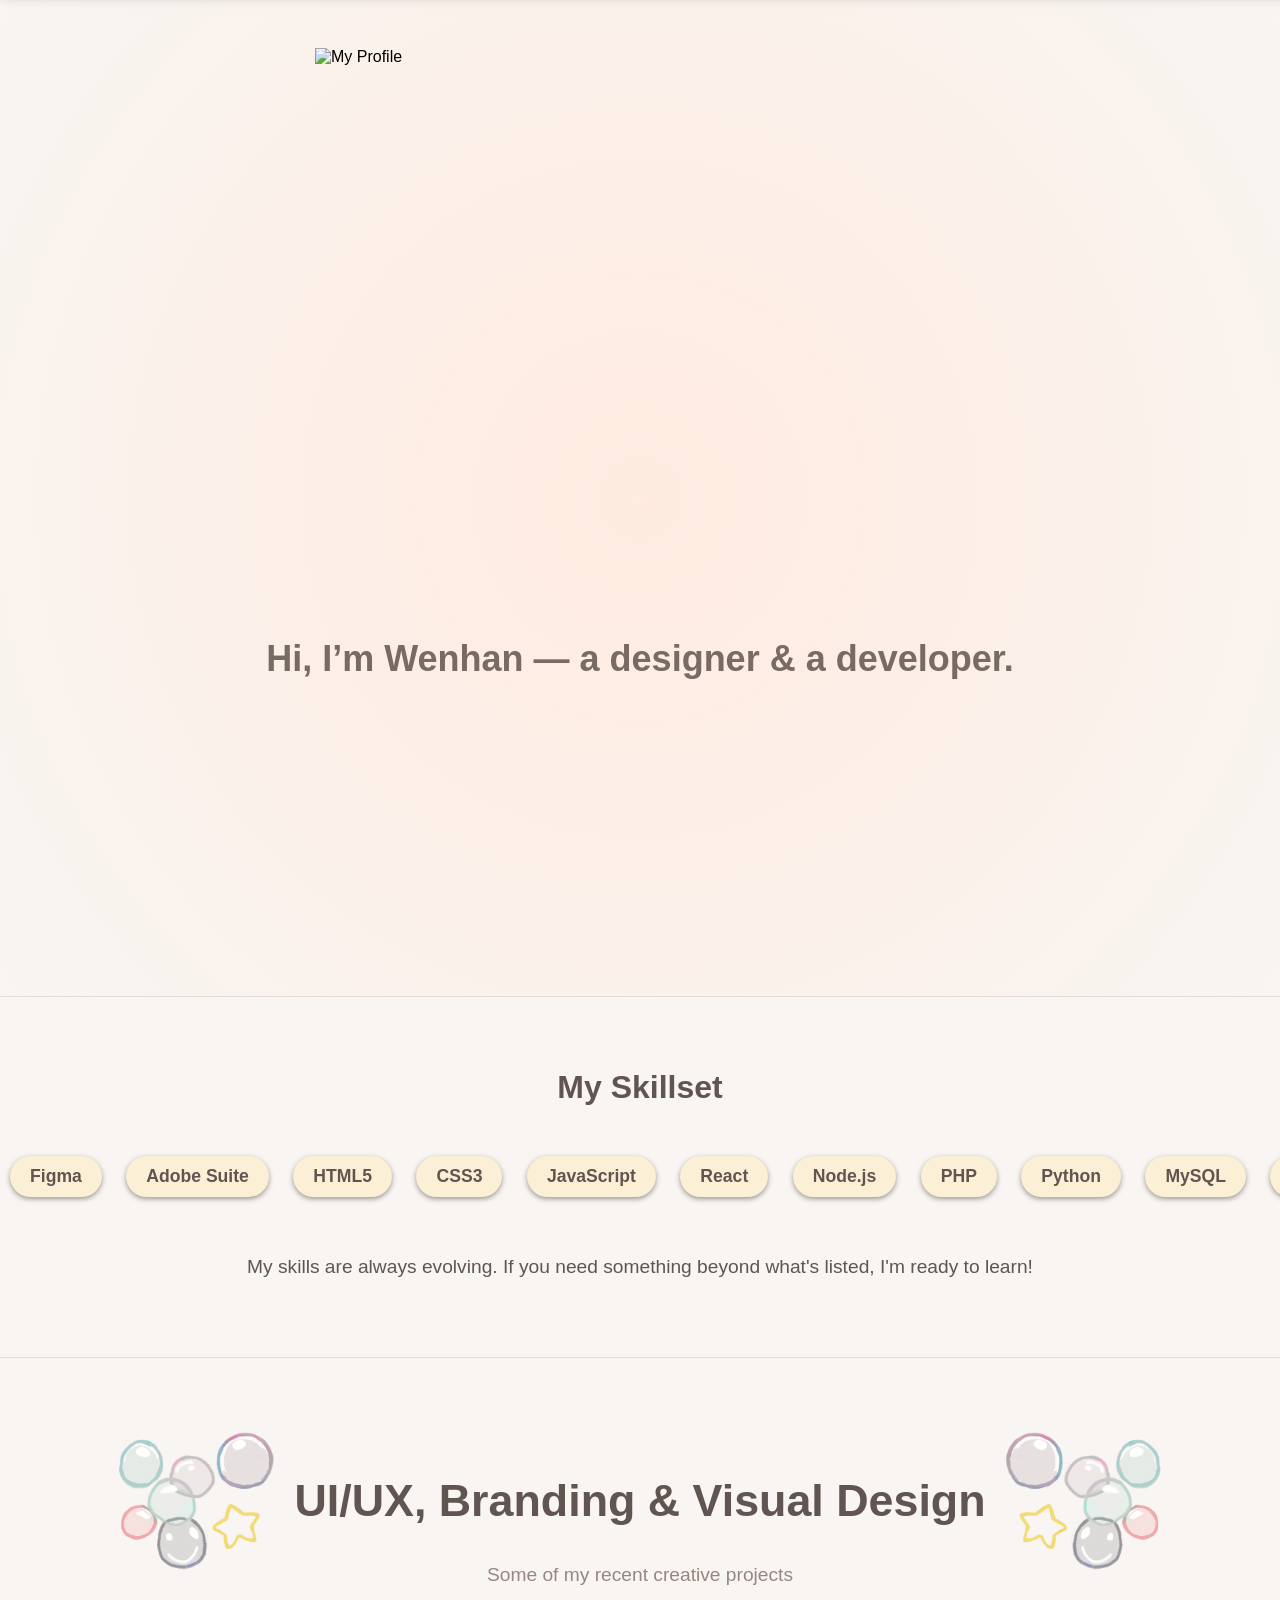
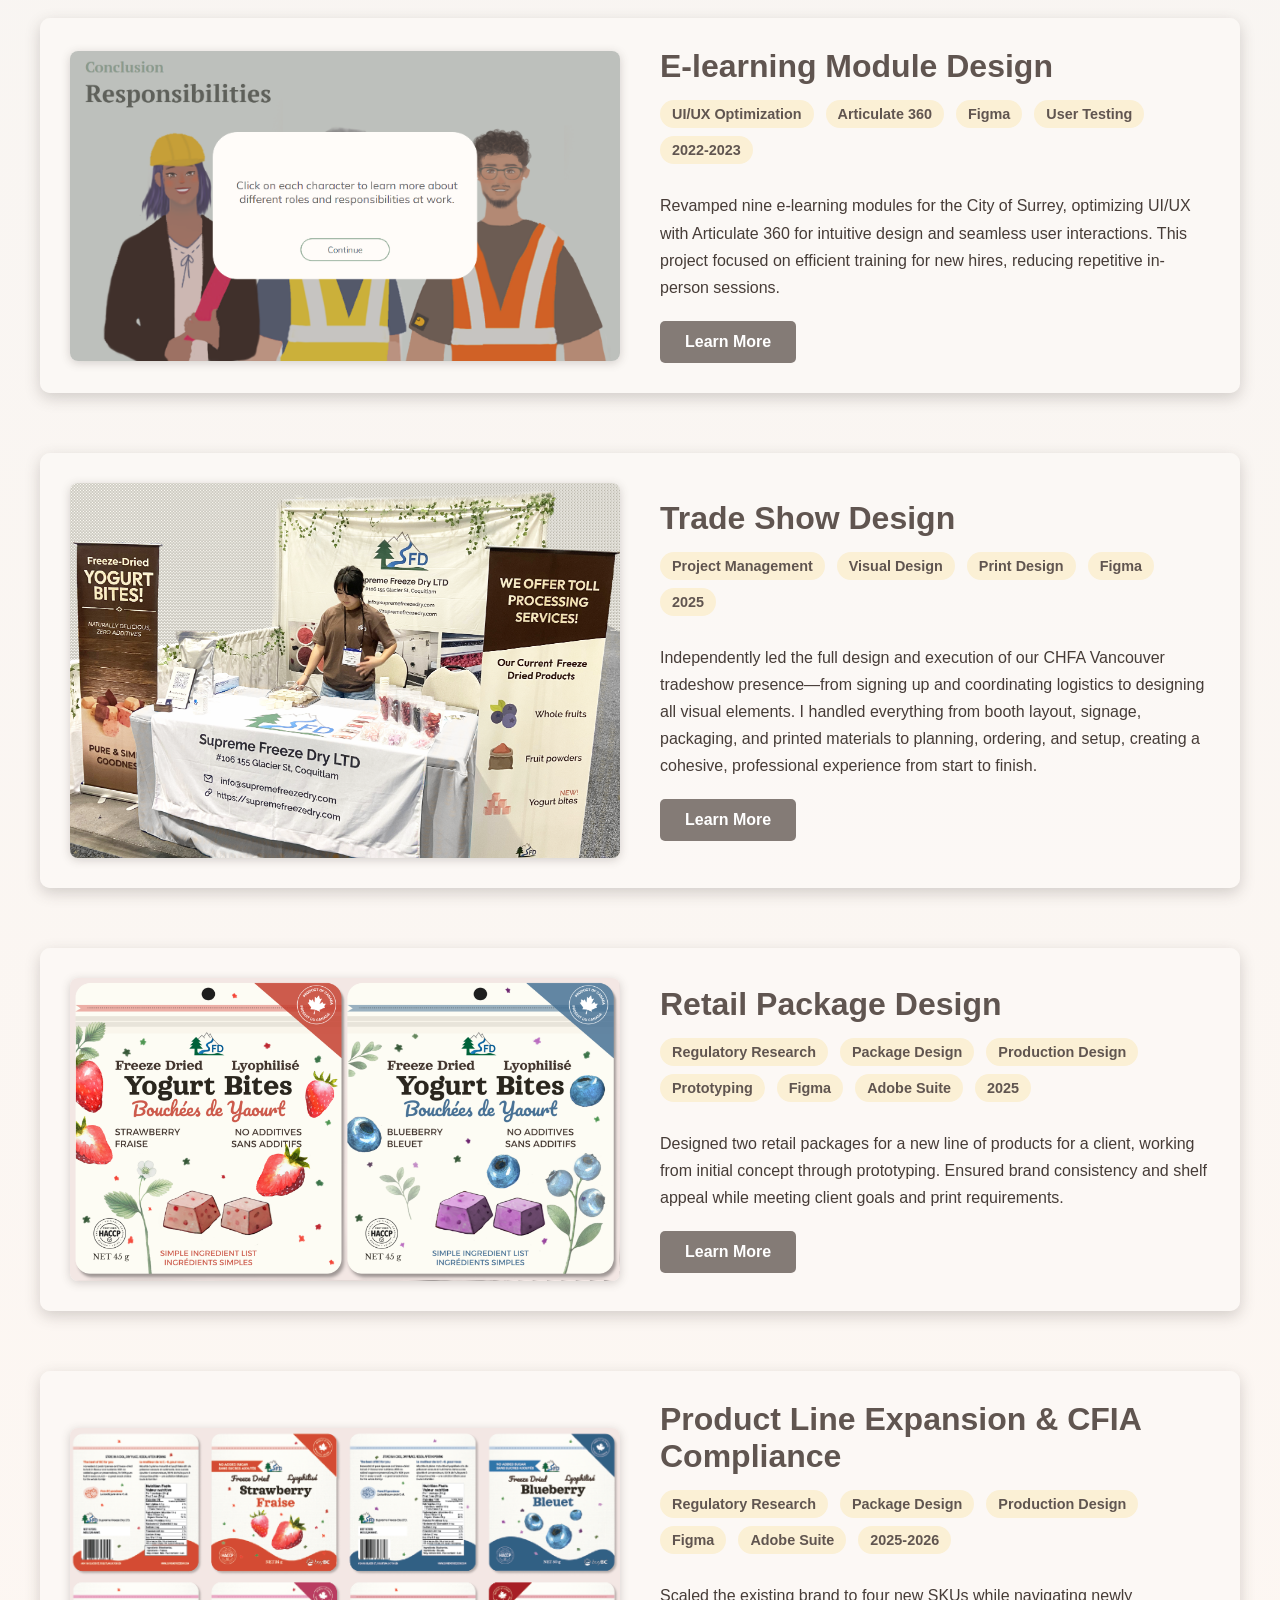
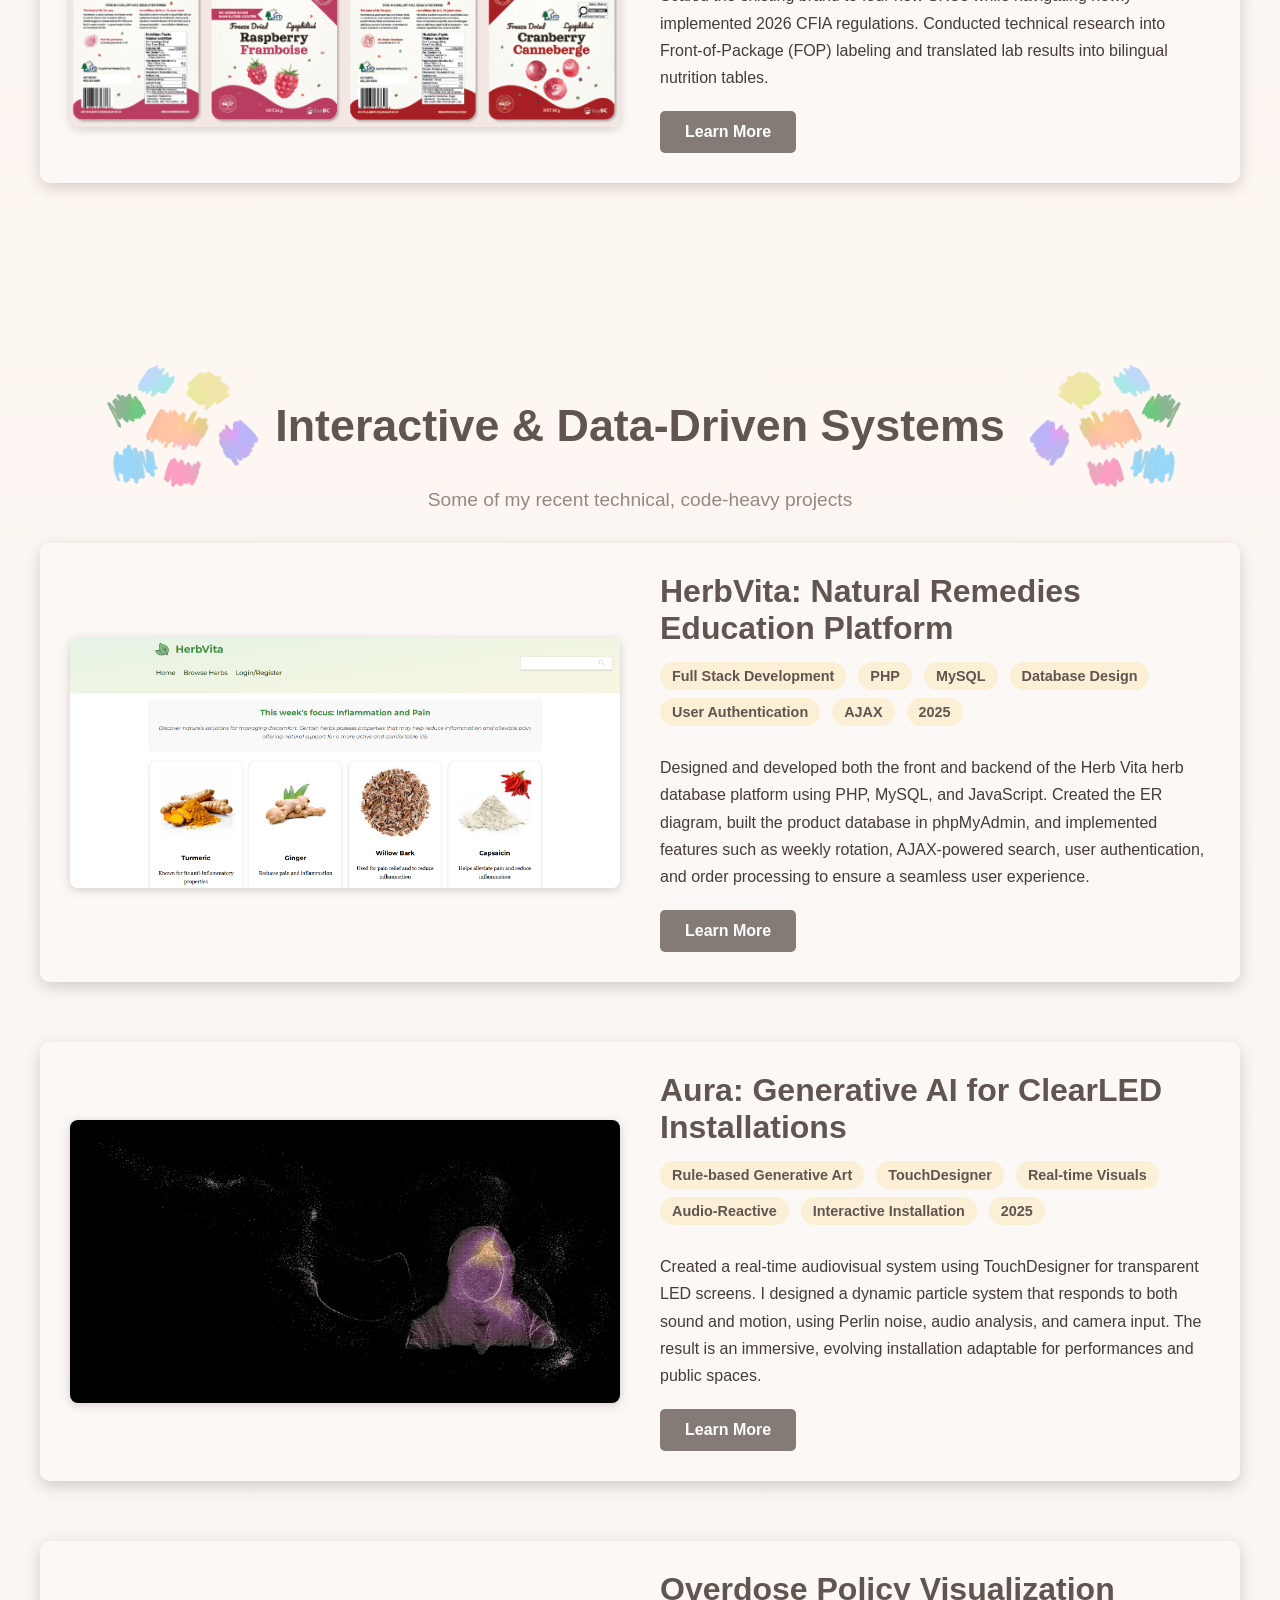
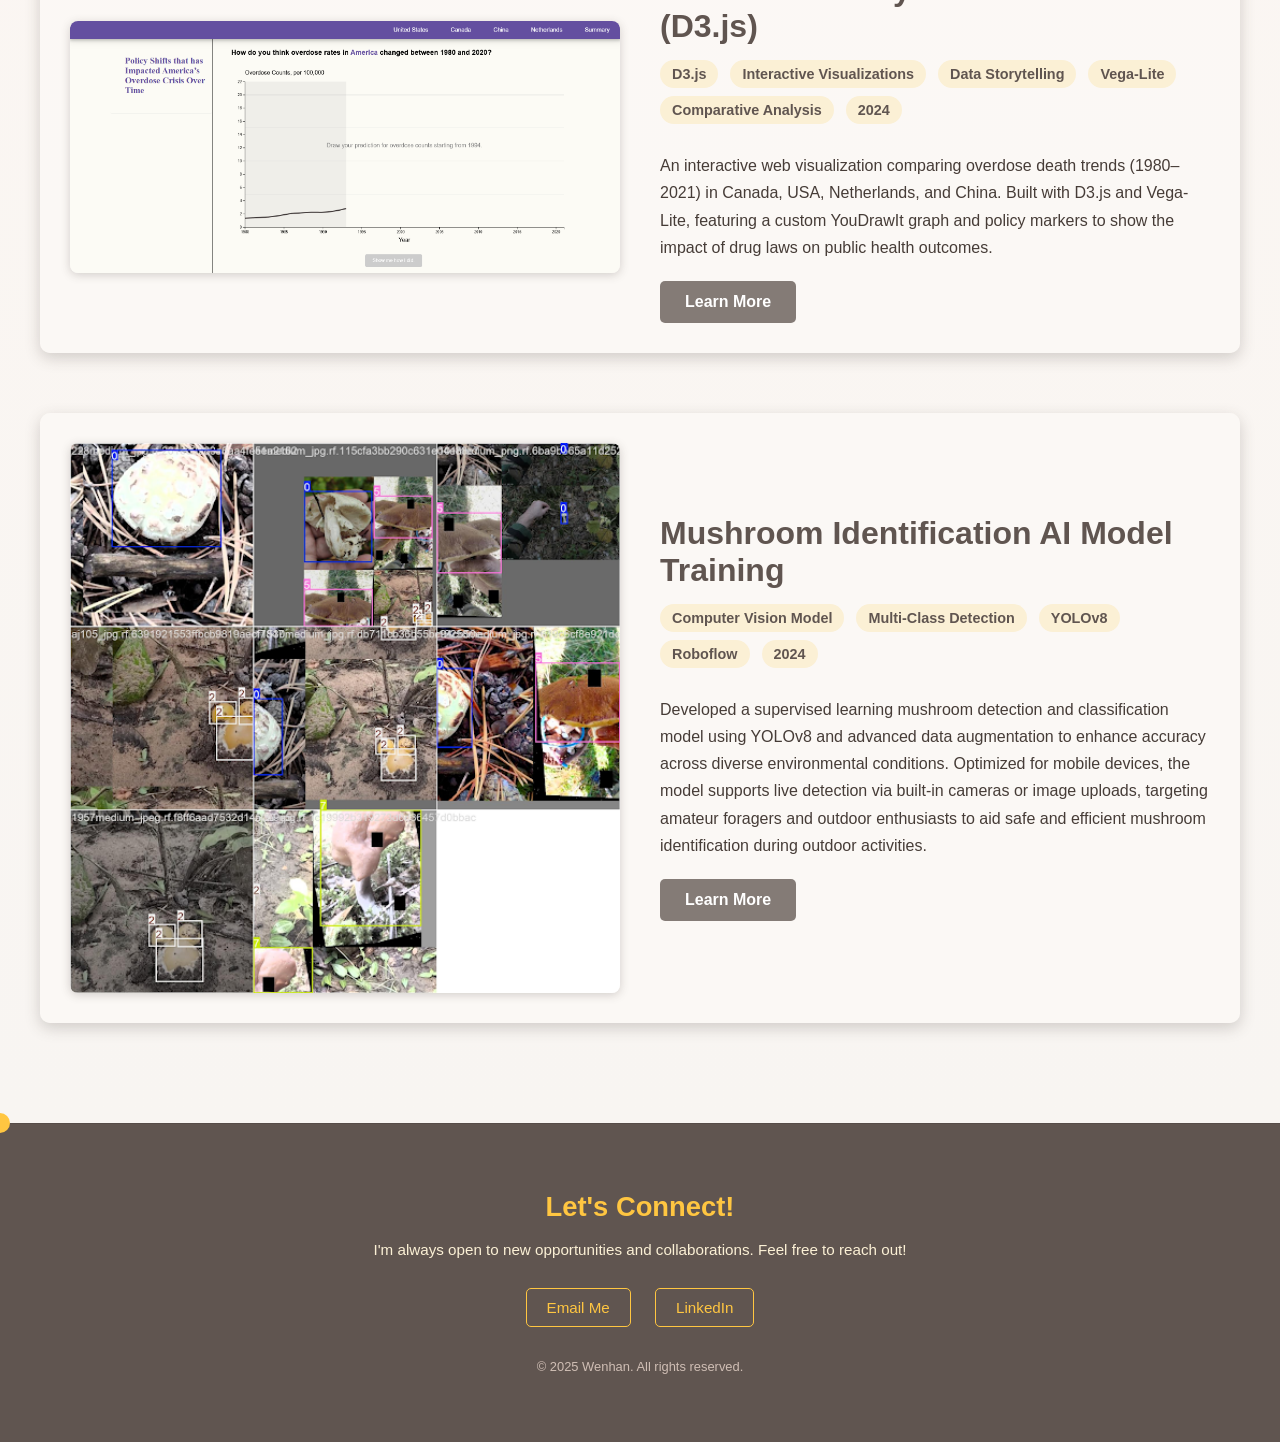
==== commit a1eb0be7: "adding new project, fix home page Adding fruit package design and optimize home page hover logic" ====
--- a/index.html
+++ b/index.html
@@ -26,7 +26,7 @@
         <div class="profile-image-container">
             <img src="images/me.png" alt="My Profile" class="profile-image">
             <div class="hand-left">
-                <a href="#technical-projects"></a>
+                <a href="#creative-projects"></a>
             </div>
             <img src="images/meleft.png" alt="My Profile - HoverLeft" class="profile-image-left">
 
@@ -35,7 +35,7 @@
 
 
             <div class="hand-right">
-                <a href="#creative-projects"></a>
+                <a href="#technical-projects"></a>
             </div>
             <img src="images/meright.png" alt="My Profile - HoverRight" class="profile-image-right">
             <div class="hand-right-glow-back"></div>
@@ -47,8 +47,8 @@
       <div class="intro-text">
   <h2>
     Hi, I’m <a href="about.html">Wenhan</a> — 
-    <a href="#creative-projects" class="dev-link dev-left">a designer who codes</a> & 
-    <a href="#technical-projects" class="dev-link dev-right">a developer who designs</a>.
+    <a href="#creative-projects" class="dev-link dev-left">a designer</a> & 
+    <a href="#technical-projects" class="dev-link dev-right">a developer</a>.
   </h2>
 </div>
 
@@ -207,9 +207,11 @@
                     <img src="images/packageDesignn.png" alt="FocusDev Dashboard Preview" class="project-screenshot">
                 </div>
             <div class="project-details">
-                <h3>Package Design</h3>
-                <div class="project-tags">
+                <h3>Retail Package Design</h3>
+                <div class="project-tags">
+                    <span>Regulatory Research</span>
                     <span>Package Design</span>
+                    <span>Production Design</span>
                     <span>Prototyping</span>
                     <span>Figma</span>
                     <span>Adobe Suite</span>
@@ -217,6 +219,27 @@
                 </div>
             <p>Designed two retail packages for a new line of products for a client, working from initial concept through prototyping. Ensured brand consistency and shelf appeal while meeting client goals and print requirements.</p>
             <a href="packageDesign.html" target="_blank" class="view-project-button">Learn More</a>
+            </div>
+        </div>
+
+
+        <!-- project four -->
+                 <div class="project-item clickable-project" onclick="window.open('fruitPackageDesign.html', '_blank')">
+                <div class="project-image-wrapper">
+                    <img src="images/packageDesignProcess4.png" alt="FocusDev Dashboard Preview" class="project-screenshot">
+                </div>
+            <div class="project-details">
+                <h3>Product Line Expansion & CFIA Compliance</h3>
+                <div class="project-tags">
+                    <span>Regulatory Research</span>
+                    <span>Package Design</span>
+                    <span>Production Design</span>
+                    <span>Figma</span>
+                    <span>Adobe Suite</span>
+                    <span>2025-2026</span>
+                </div>
+            <p>Scaled the existing brand to four new SKUs while navigating newly implemented 2026 CFIA regulations. Conducted technical research into Front-of-Package (FOP) labeling and translated lab results into bilingual nutrition tables.</p>
+            <a href="fruitPackageDesign.html" target="_blank" class="view-project-button">Learn More</a>
             </div>
         </div>
 
--- a/styles.css
+++ b/styles.css
@@ -878,6 +878,18 @@
     color: rgb(96, 85, 80);
 }
 
+.content-text-block a{
+    text-decoration: underline;
+  color: #463c37;
+
+}
+
+.content-text-block a:hover {
+  color: rgb(255, 198, 65);
+  text-decoration: none;
+}
+
+
 .content-text-block ul {
     list-style: disc;
     padding-left: 25px;
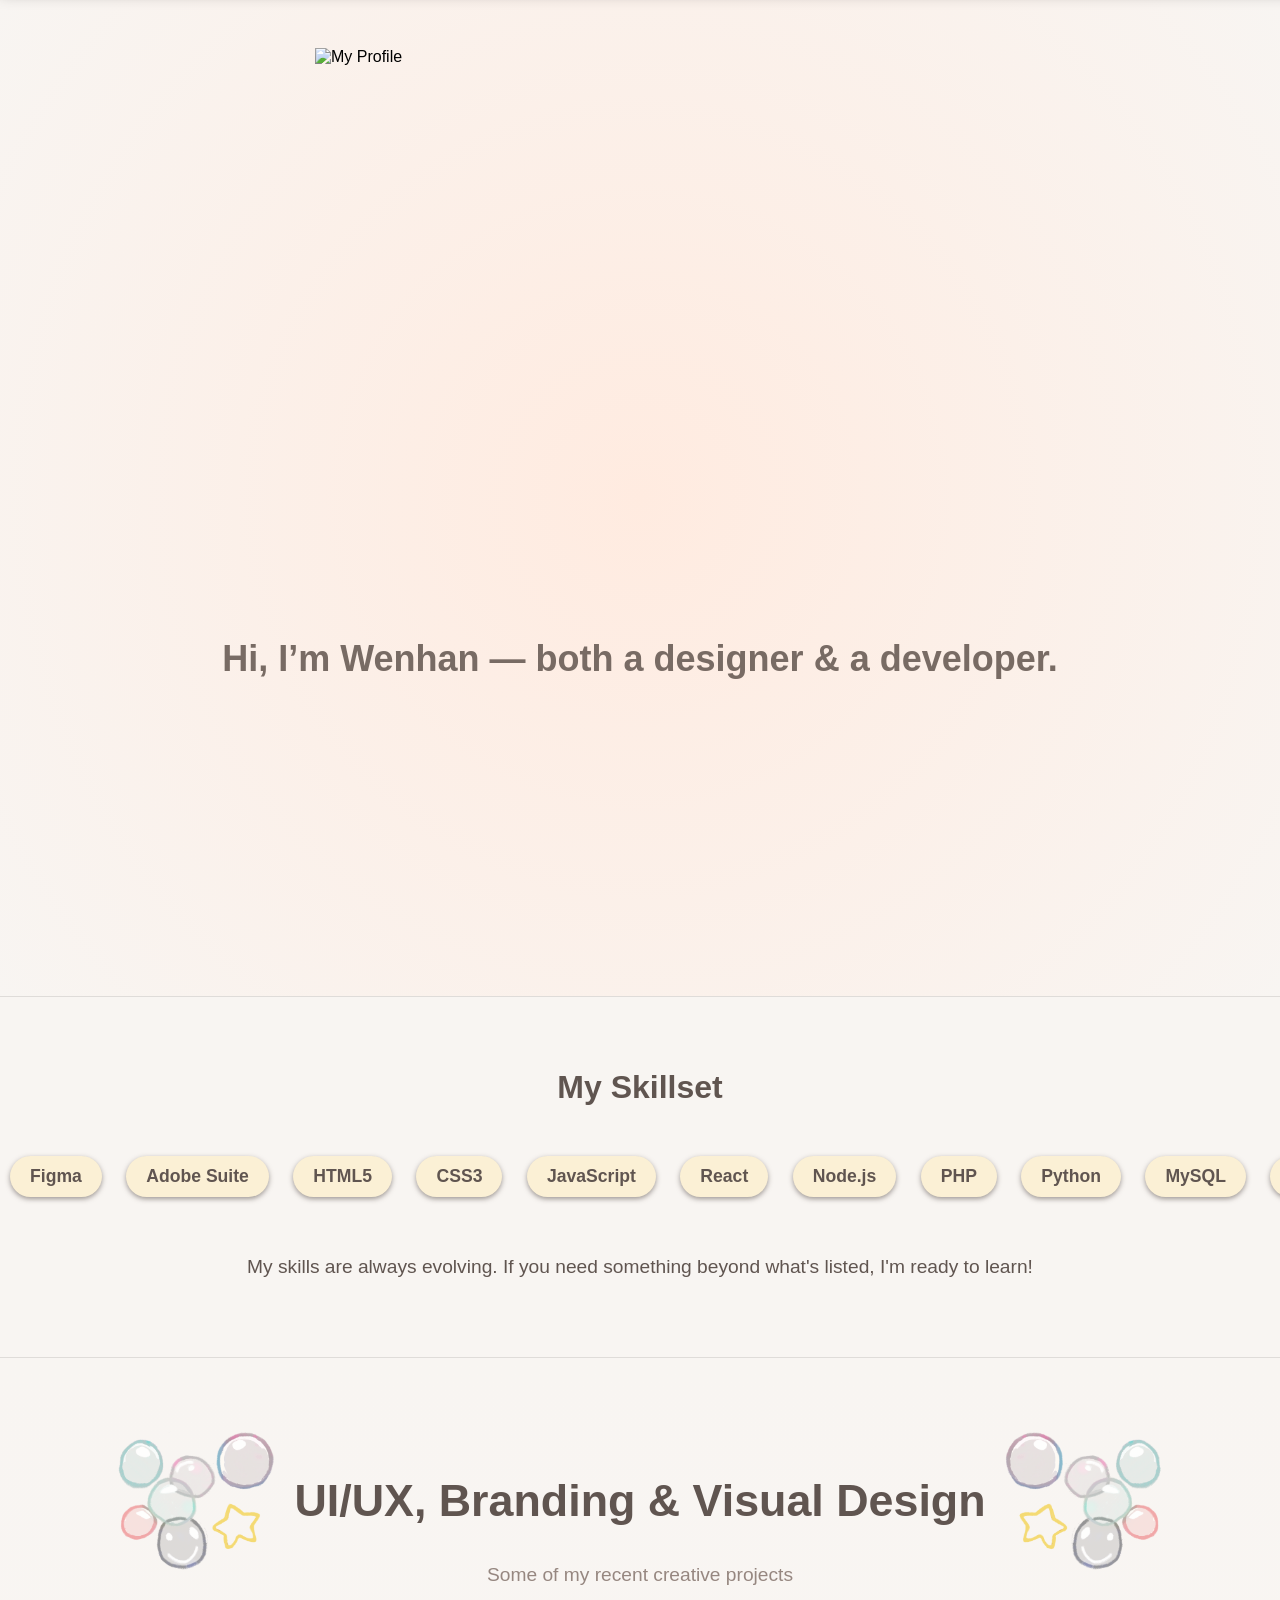
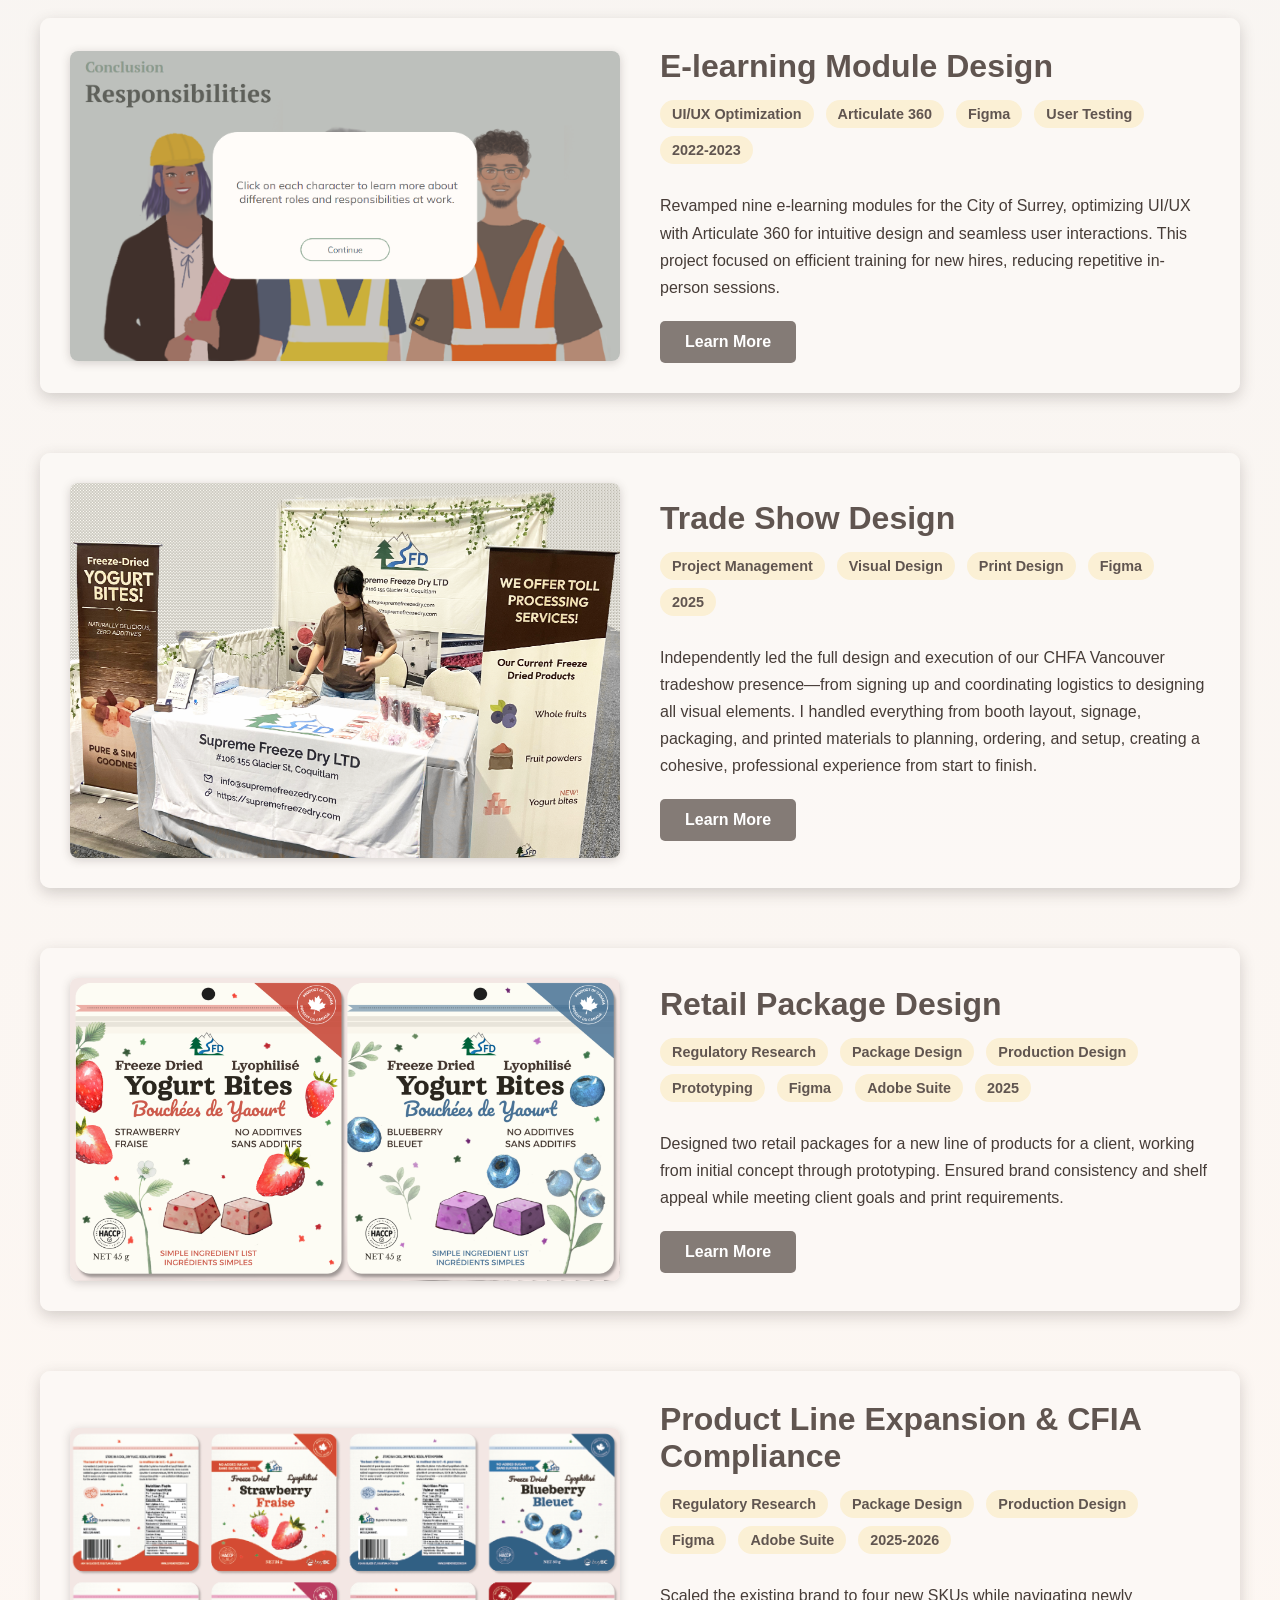
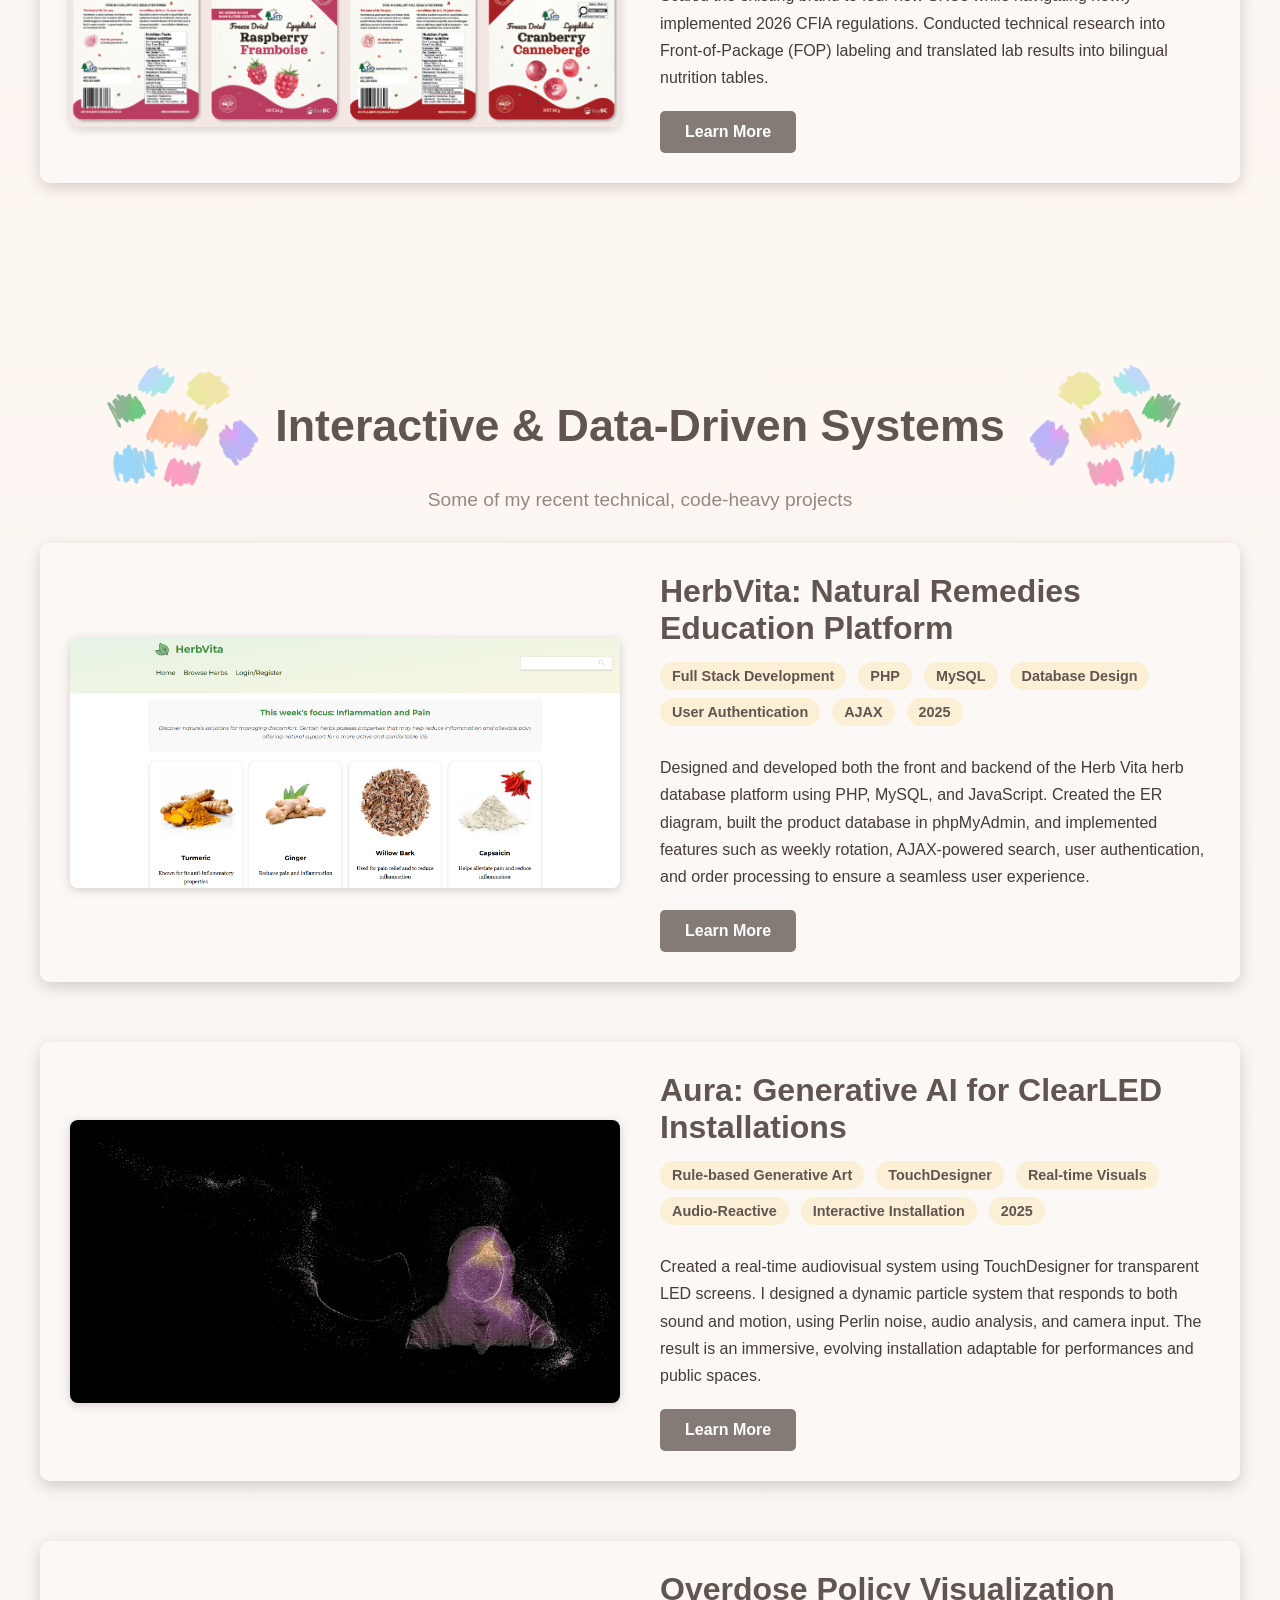
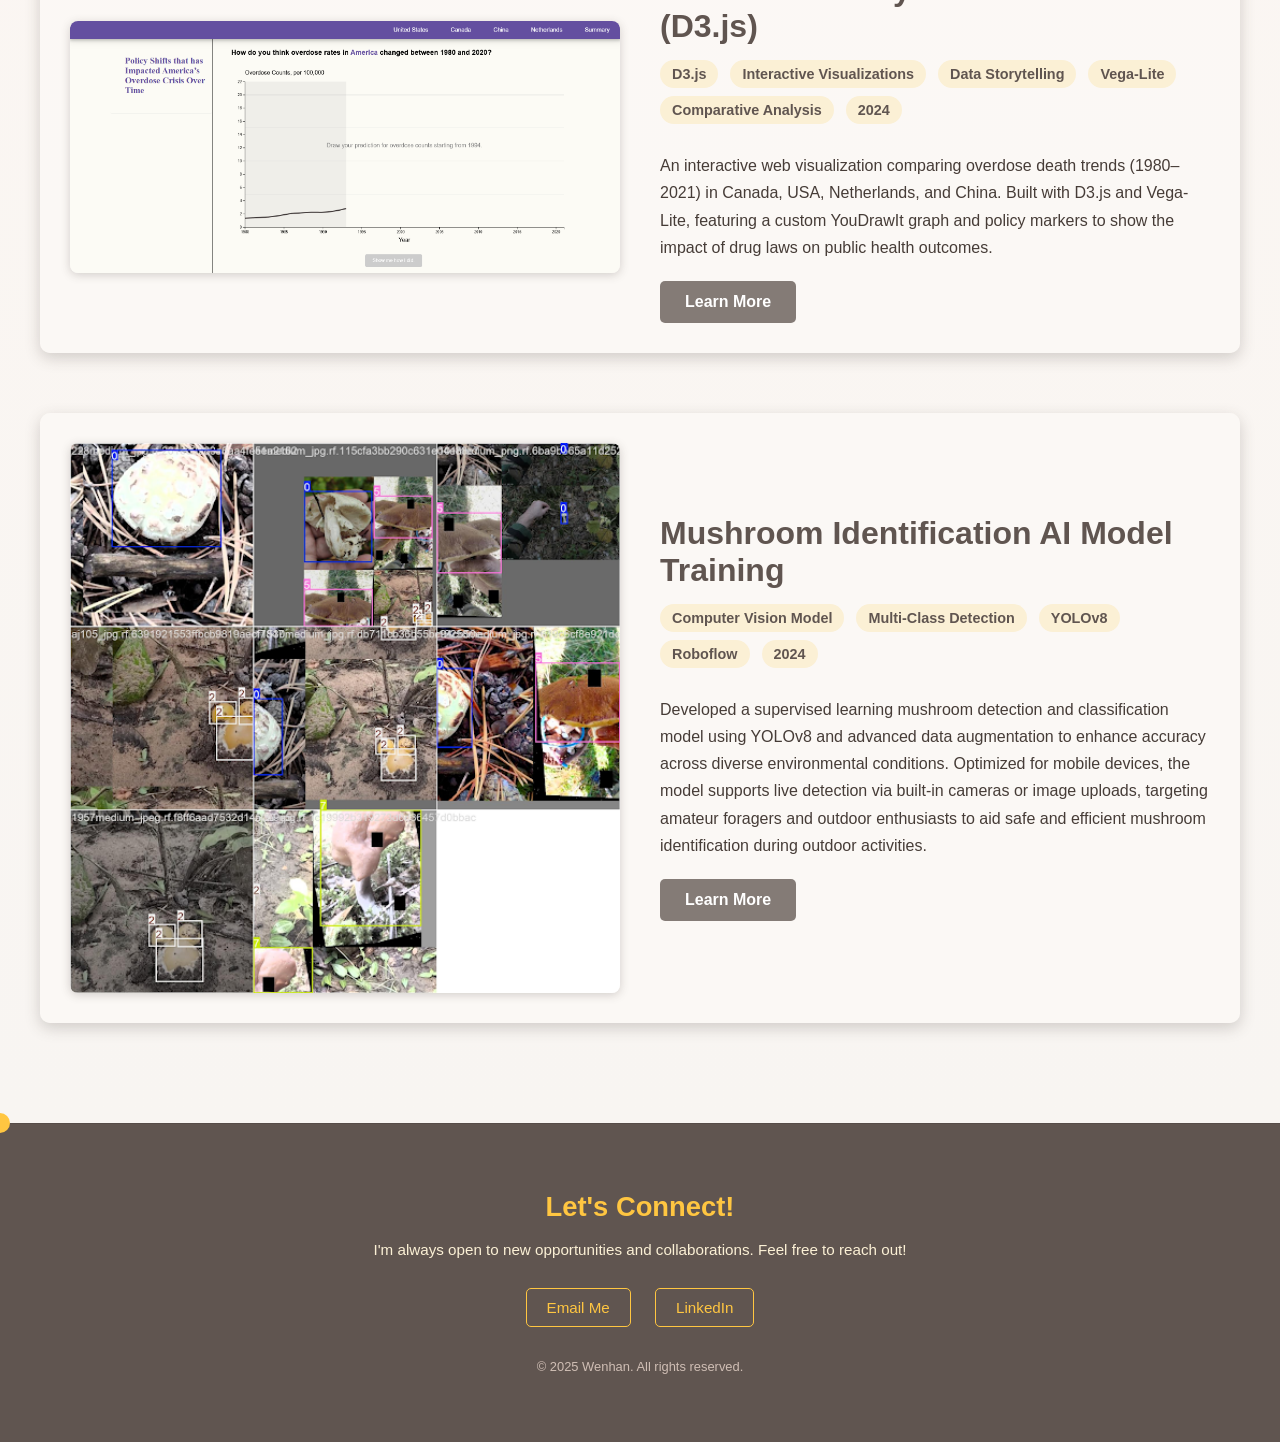
==== commit ae25cd8c: "fixing responsiveness fixing responsiveness for smaller screens, adding more photos in about me, cle" ====
--- a/index.html
+++ b/index.html
@@ -46,7 +46,7 @@
 
       <div class="intro-text">
   <h2>
-    Hi, I’m <a href="about.html">Wenhan</a> — 
+    Hi, I’m <a href="about.html">Wenhan</a> — both 
     <a href="#creative-projects" class="dev-link dev-left">a designer</a> & 
     <a href="#technical-projects" class="dev-link dev-right">a developer</a>.
   </h2>
--- a/styles.css
+++ b/styles.css
@@ -80,6 +80,20 @@
 
 /* Custom Cursor, responsive when hovered on clickable elements*/
 
+/* Hide cursor on devices that do not use a mouse (touchscreens) */
+/* Hide the cursor on any screen smaller than 1024px (Tablets and Phones) */
+/*-- @media screen and (max-width: 1024px) {
+  /* Hide the custom circle */
+ /*-- #circularcursor {
+    display: none !important;
+  } --*/
+
+  /* Force the default browser cursor back for everything */
+ /*-- html, body, a, button, .clickable-project {
+    cursor: auto !important;
+  }
+} --*/
+
 
 #circularcursor {
   position: fixed;
@@ -344,6 +358,25 @@
   }
 }
 
+@media (max-width: 630px) {
+    .profile-image-container {
+        display: none !important;
+    }
+
+    .about-intro {
+        /* This ensures the text centers up nicely once the image is gone */
+        padding-right: 0; 
+        text-align: center; 
+        margin: 0 auto;
+    }
+
+    .background-overlay {
+    position: relative;
+    width: 100%;
+    min-height: unset;
+    }
+}
+
 
 /* Intro Text & Content  */
 
@@ -917,11 +950,10 @@
 }
 
 .content-image img {
-    max-width: 100%; /* Ensure image fits within its container */
-    height: auto; /* Maintain aspect ratio */
-    display: block; /* Remove extra space below image */
-    border-radius: 5px; /* Slightly rounded corners for the image itself */
-    margin: 0 auto 15px auto; /* Center image and add space below it */
+    max-width: 100%; 
+    height: auto;
+    display: block; 
+    margin: 0 auto 15px auto;
 }
 
 .content-image .caption {
@@ -1012,6 +1044,8 @@
 
 
 /* about page */
+
+
 .about-section {
 
   padding: 30px 30px;
@@ -1034,12 +1068,6 @@
   justify-content: center; 
 }
 
-.profile-photo {
-  max-width: 100%;
-  height: auto;
-  border-radius: 10px;
-  object-fit: cover;
-}
 
 .about-intro {
   flex: 1;                  /* text takes up half */
@@ -1095,7 +1123,6 @@
   width: 100%;
   display: block;
   margin: 0 auto 40px;
-  border-radius: 20px;
   box-shadow: 0 8px 20px rgba(0,0,0,0.1);
 }
 .about-container ul {
@@ -1132,7 +1159,6 @@
 
 .slideshow img {
   max-width: 40rem;
-  border-radius: 0.5rem;
   position: absolute;
   top: 0;           /* position all images at the same place */
   left: 50%;
@@ -1149,5 +1175,27 @@
   /* don't change position or transform here */
 }
 
-
-
+/* This hides the slideshow on smaller screens */
+
+@media (max-width: 1279px) {
+    .slideshow {
+        display: none !important;
+    }
+
+    .about-intro {
+        width: 100%; 
+        padding-right: 30px;
+        max-width: 1000px;
+        /* Center the text container if it's no longer side-by-side with images */
+        margin: 0 auto; 
+    }
+}
+
+/* If you want specific changes for phones (under 1000px), add them here */
+@media (max-width: 1000px) {
+    .about-intro {
+        padding-right: 20px; /* Slightly less padding for smaller screens */
+    }
+  }
+
+
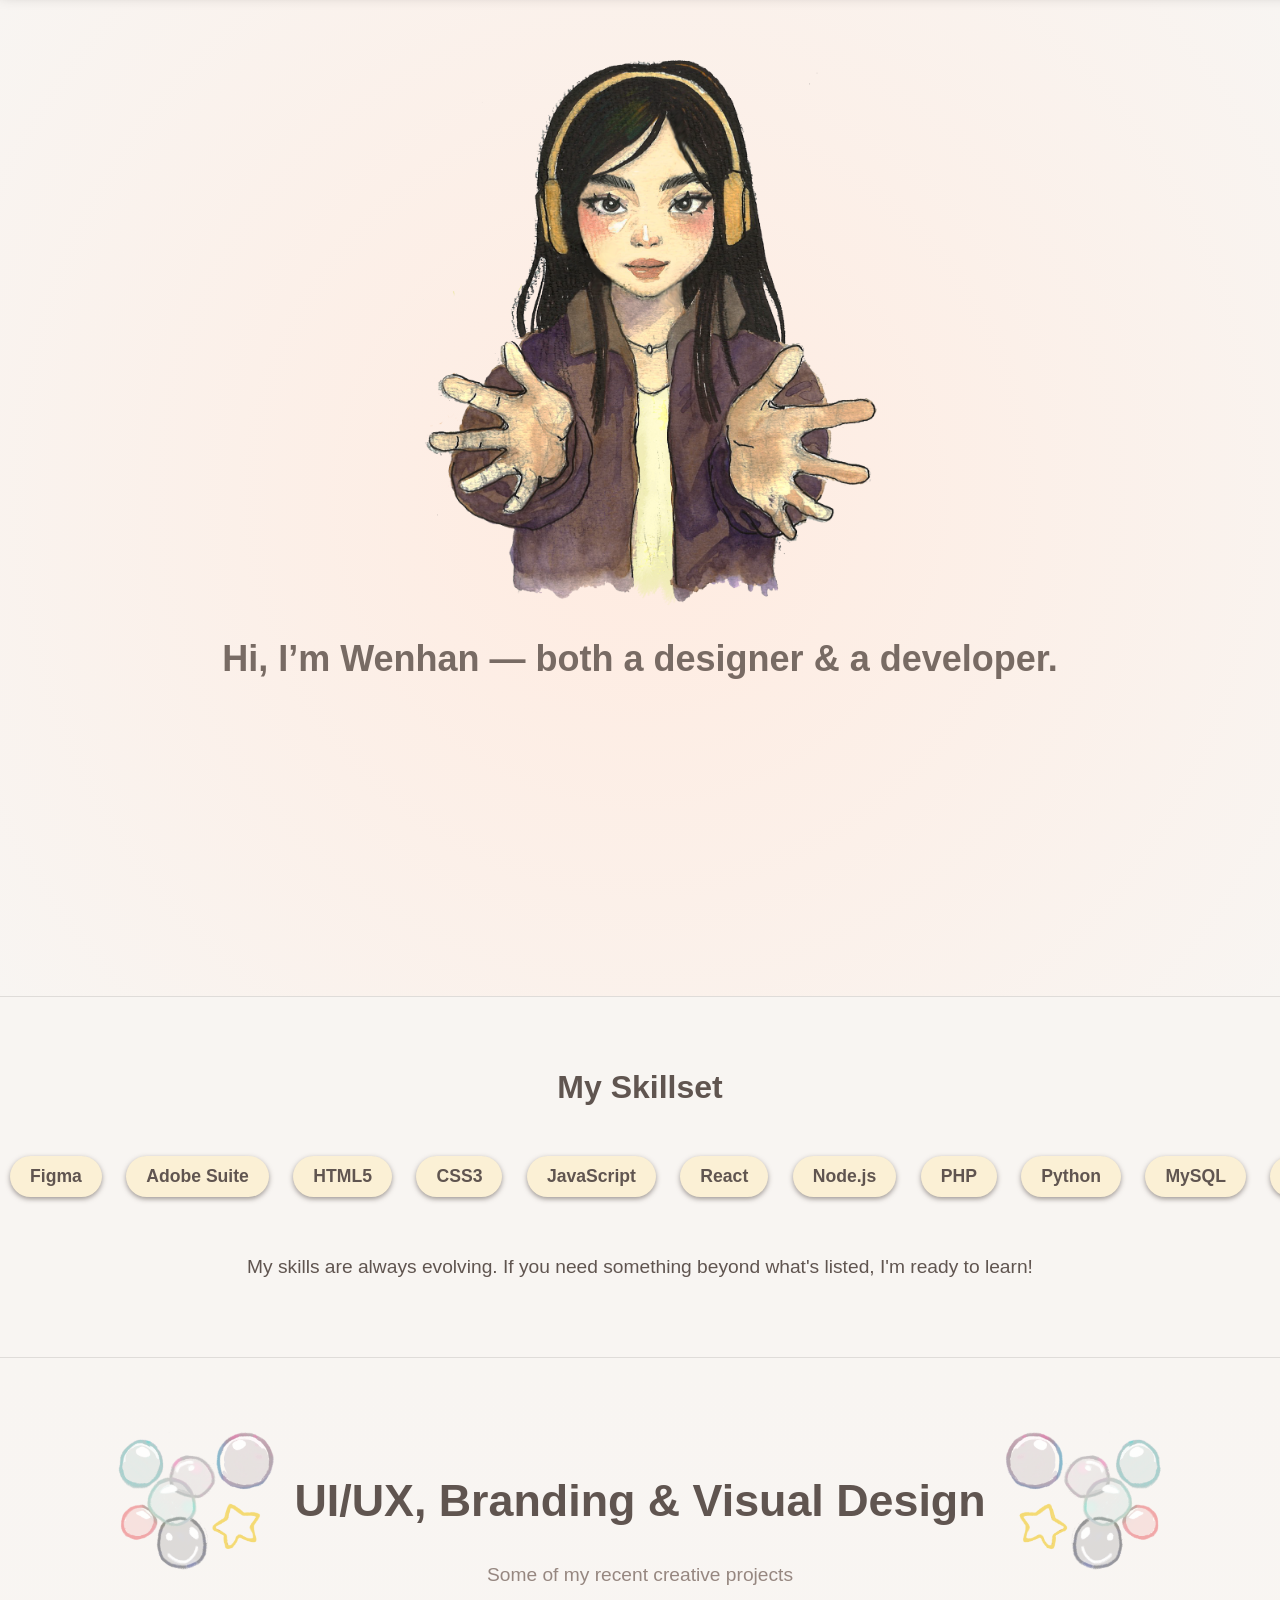
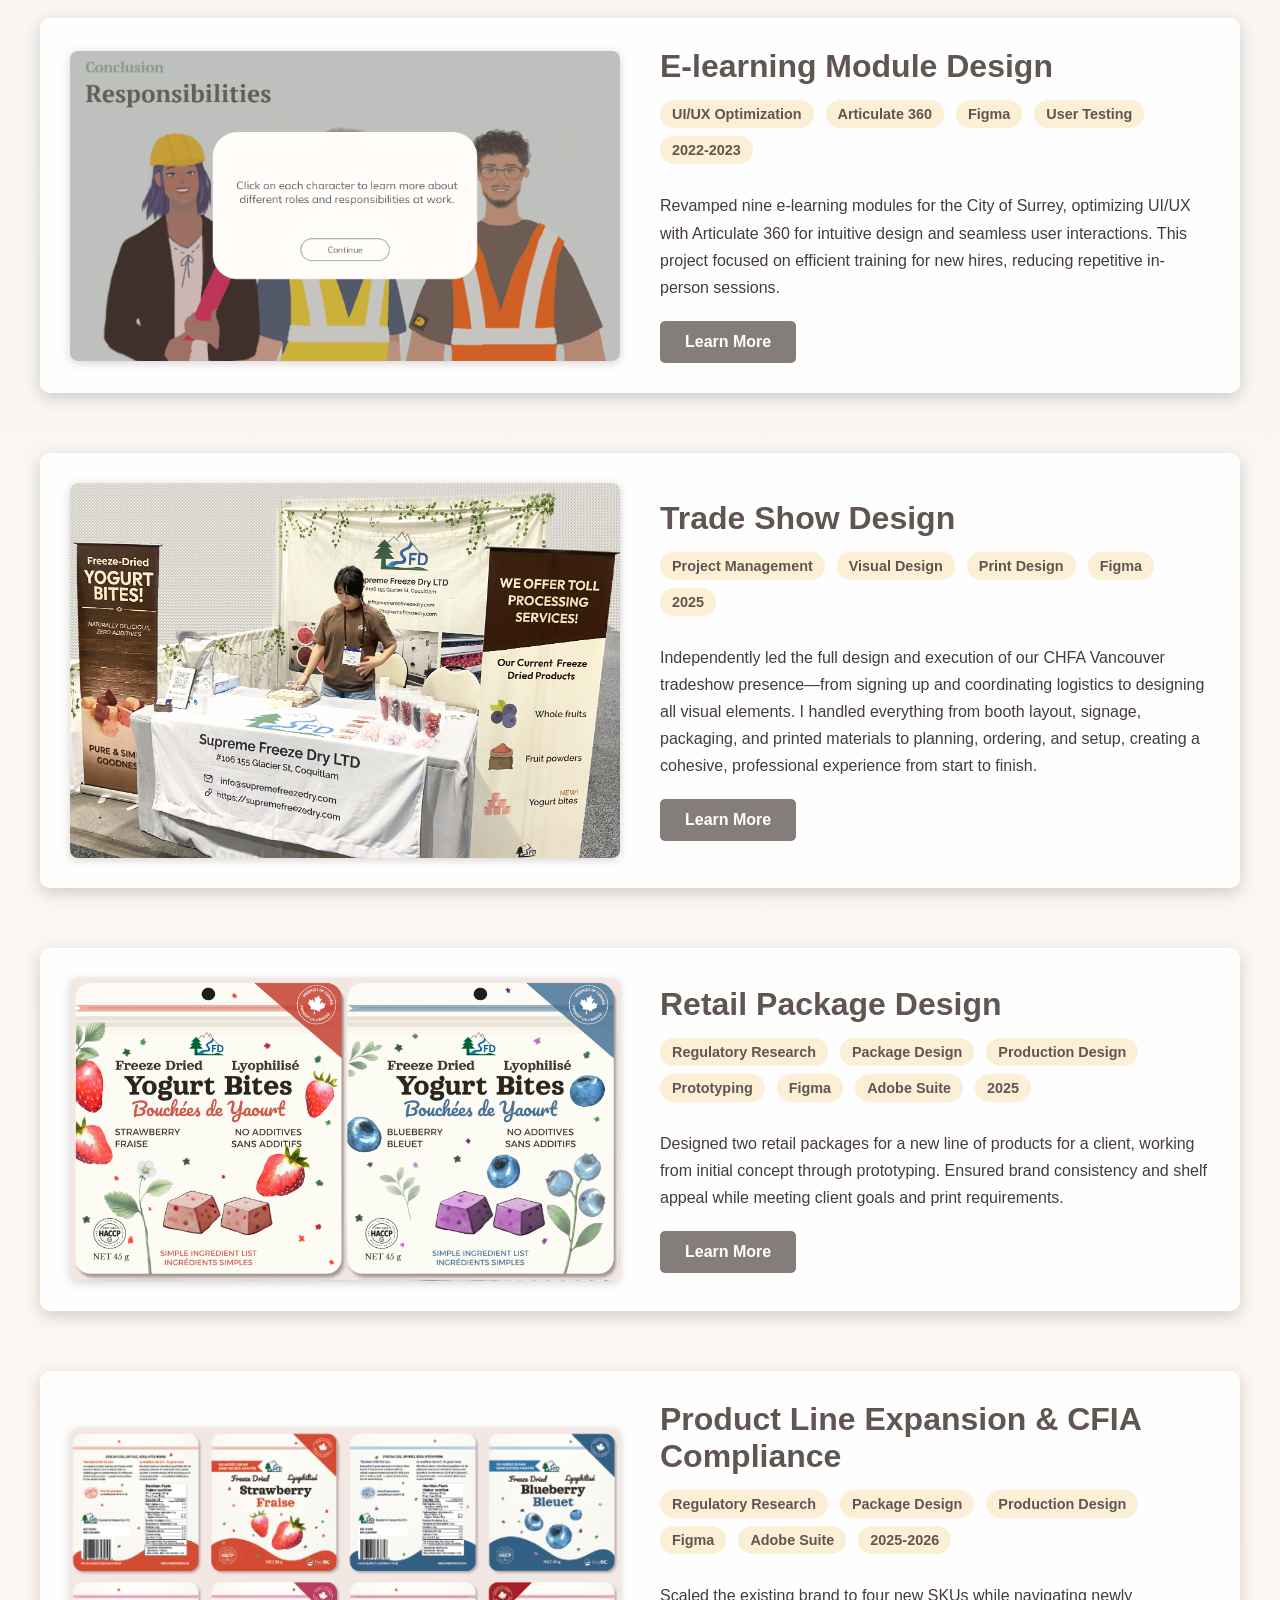
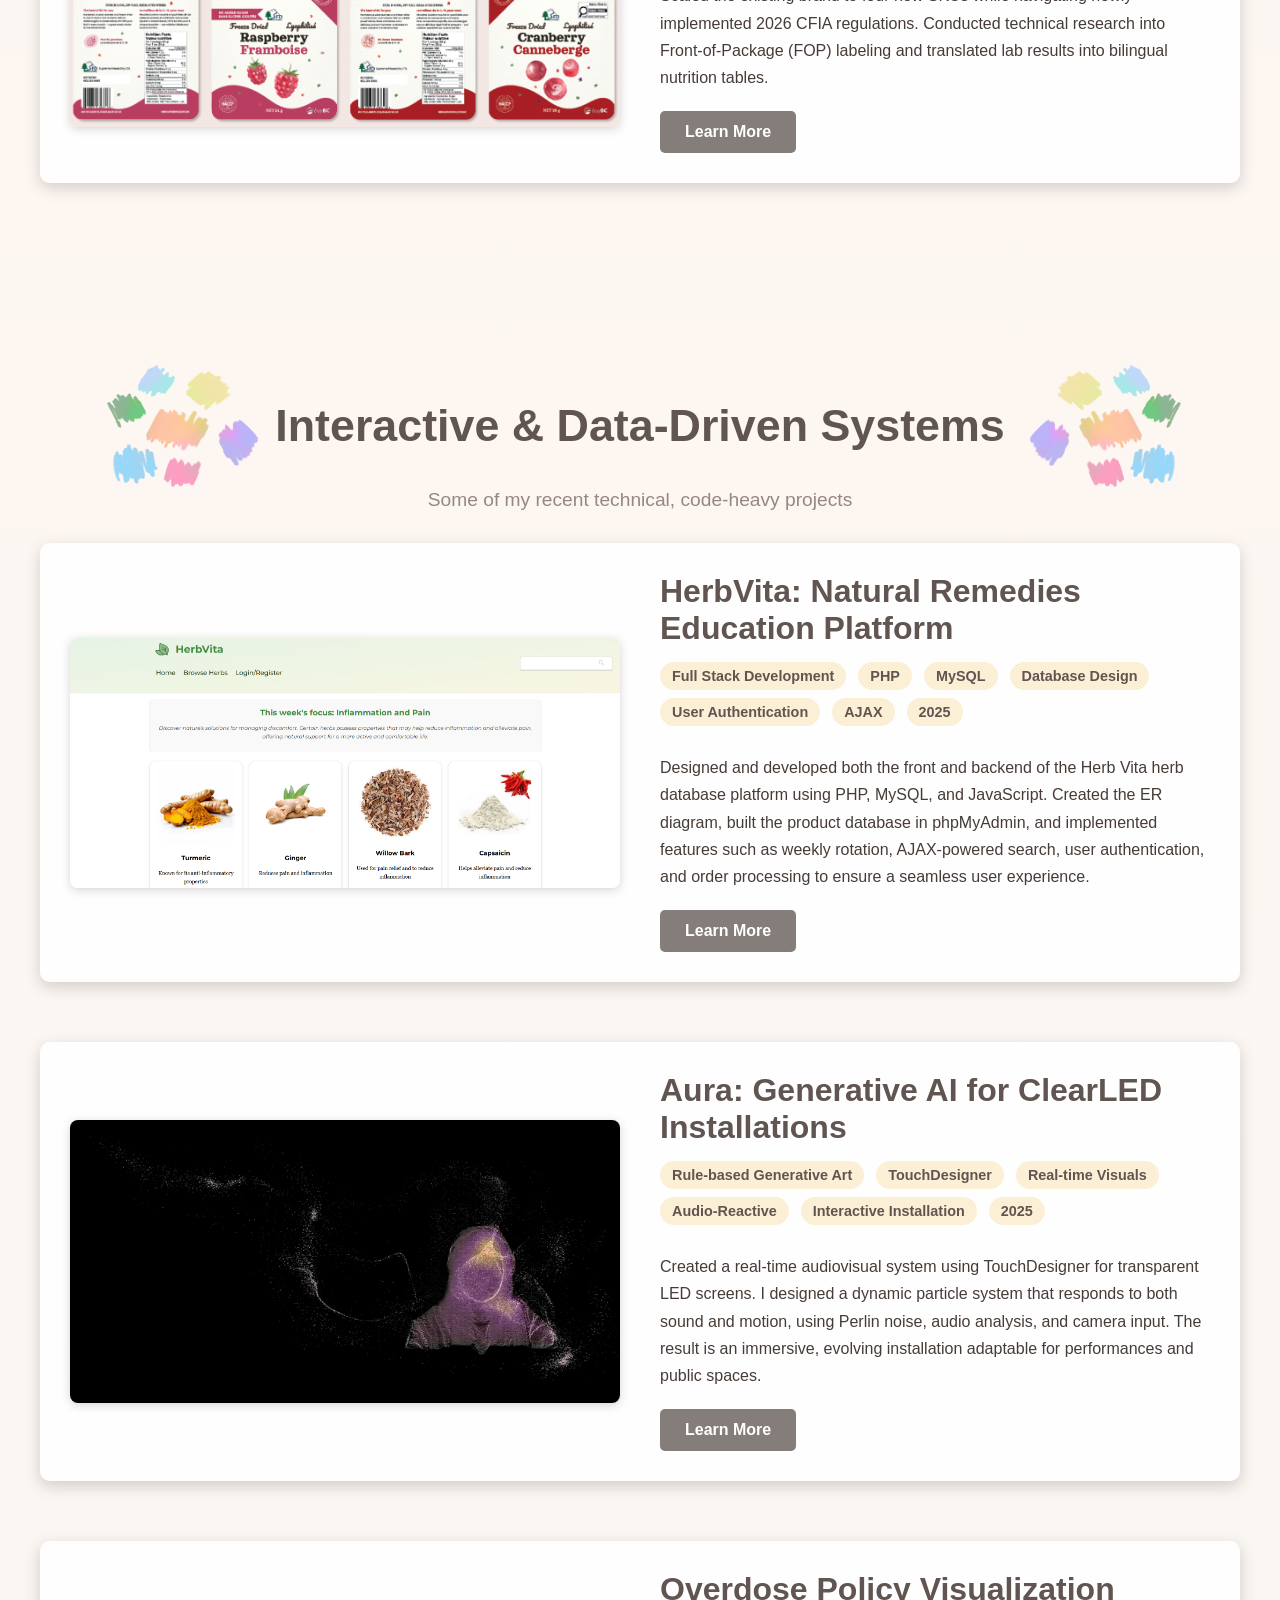
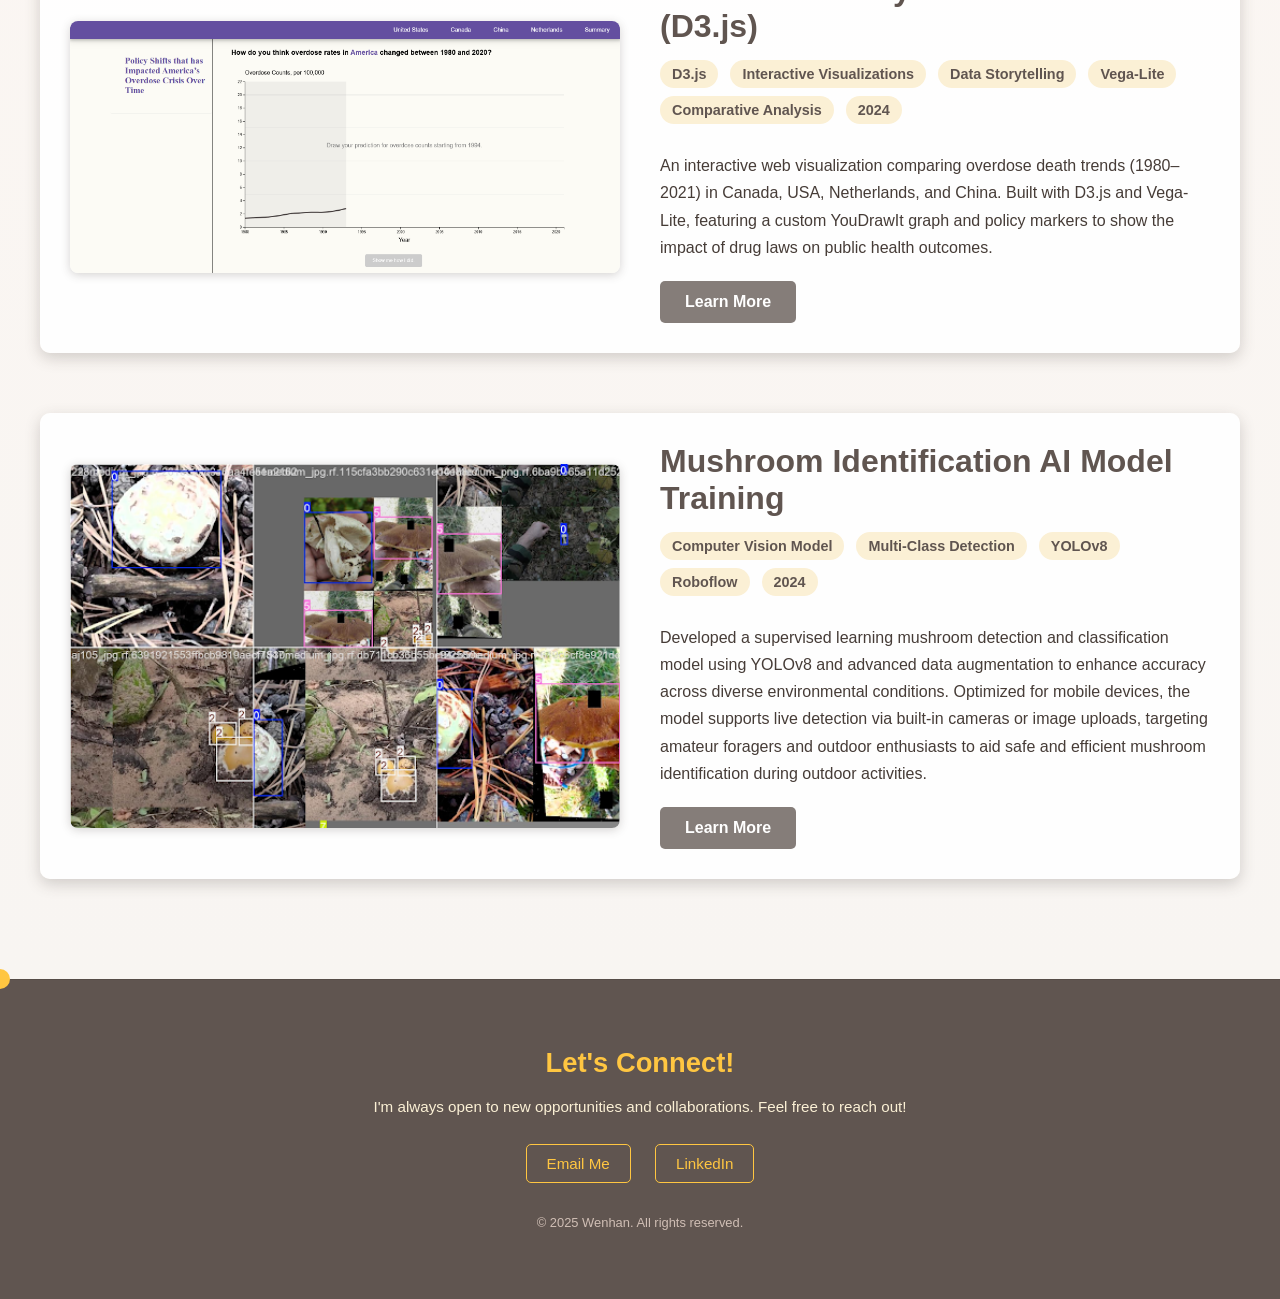
==== commit c40ebcbc: "reduce image size" ====
--- a/index.html
+++ b/index.html
@@ -24,11 +24,11 @@
 
     <div class="background-overlay">
         <div class="profile-image-container">
-            <img src="images/me.png" alt="My Profile" class="profile-image">
+            <img src="images/mesmall.png" alt="My Profile" class="profile-image">
             <div class="hand-left">
                 <a href="#creative-projects"></a>
             </div>
-            <img src="images/meleft.png" alt="My Profile - HoverLeft" class="profile-image-left">
+            <img src="images/meleftsmall.png" alt="My Profile - HoverLeft" class="profile-image-left">
 
             <div class="hand-left-glow-back"></div>
             <div class="hand-left-glow-front"></div>
@@ -37,7 +37,7 @@
             <div class="hand-right">
                 <a href="#technical-projects"></a>
             </div>
-            <img src="images/meright.png" alt="My Profile - HoverRight" class="profile-image-right">
+            <img src="images/merightsmall.png" alt="My Profile - HoverRight" class="profile-image-right">
             <div class="hand-right-glow-back"></div>
             <div class="hand-right-glow-front"></div>
 
--- a/styles.css
+++ b/styles.css
@@ -550,7 +550,7 @@
     display: flex; 
     flex-direction: row; 
     align-items: center; 
-    background-color: rgba(253, 250, 247, 0.7);
+    background-color: rgba(255, 255, 255, 0.9);
     border-radius: 10px;
     padding: 30px;
     margin-bottom: 60px; 
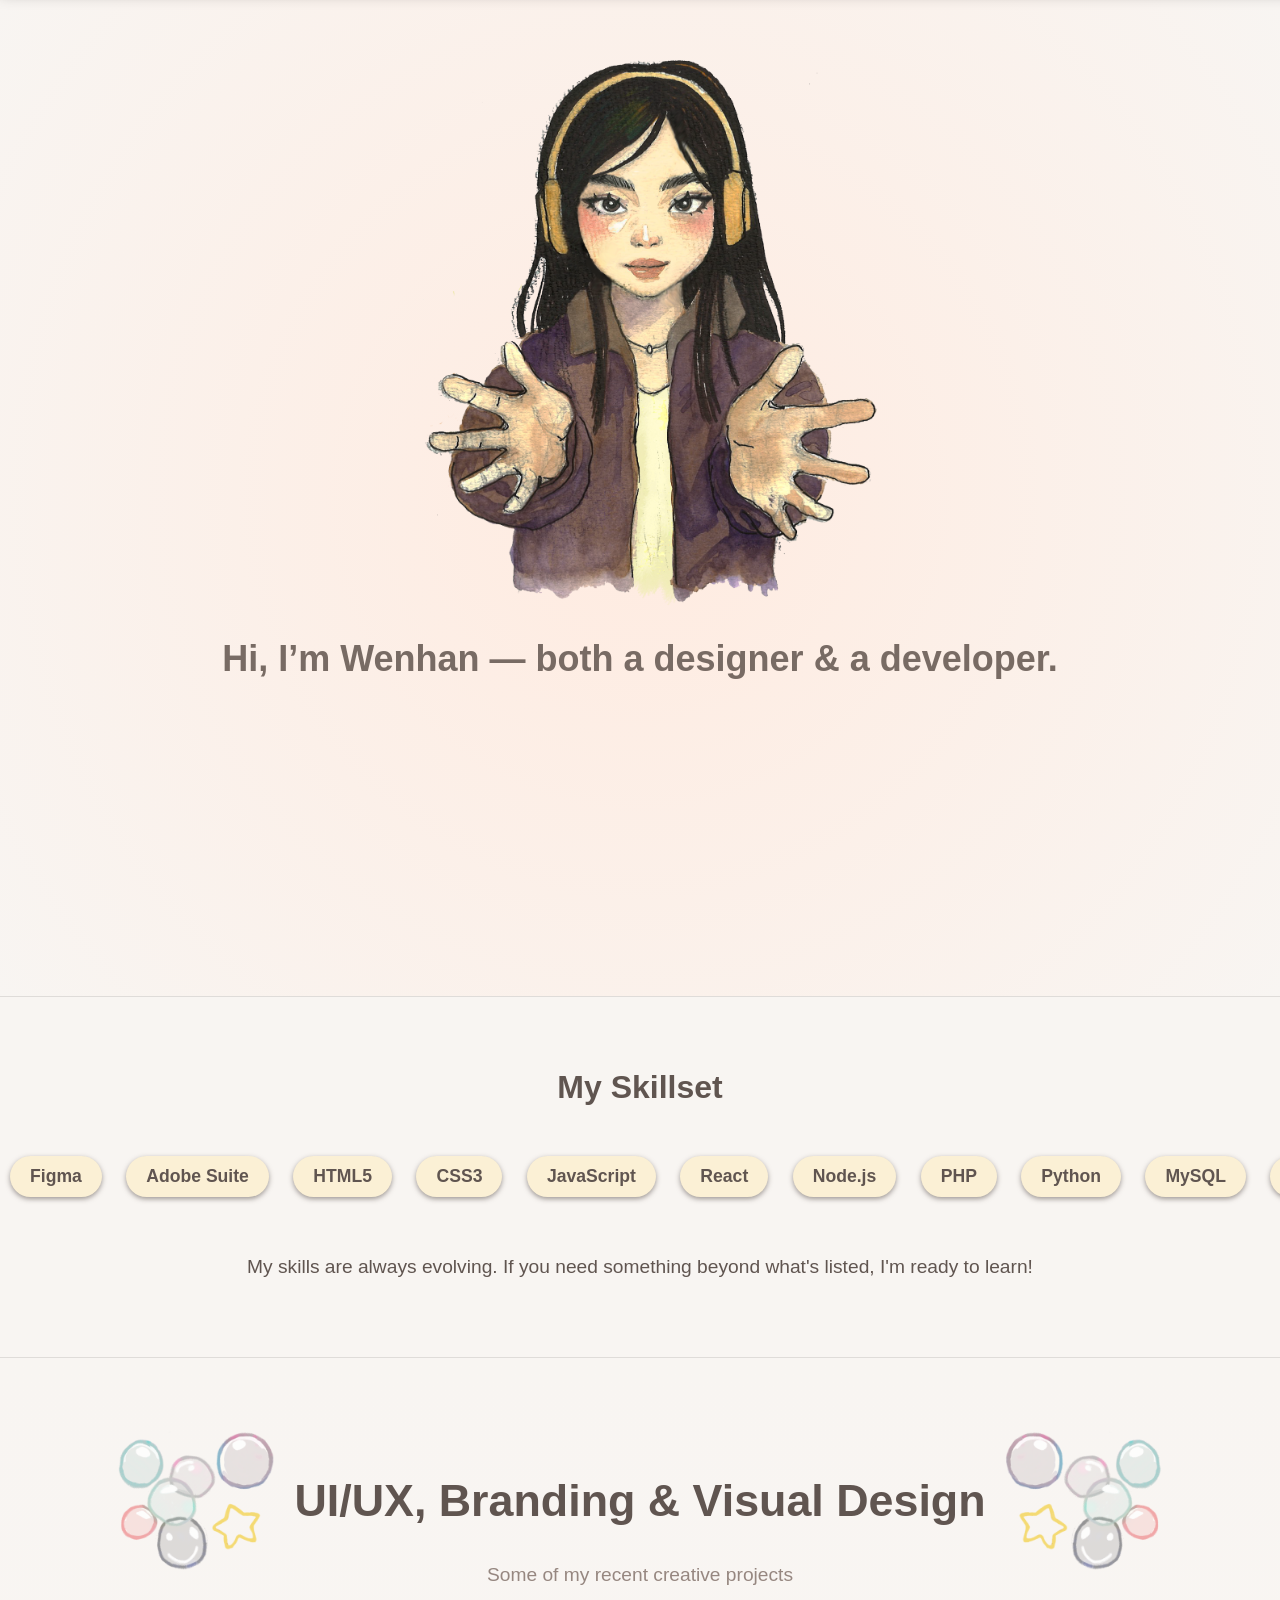
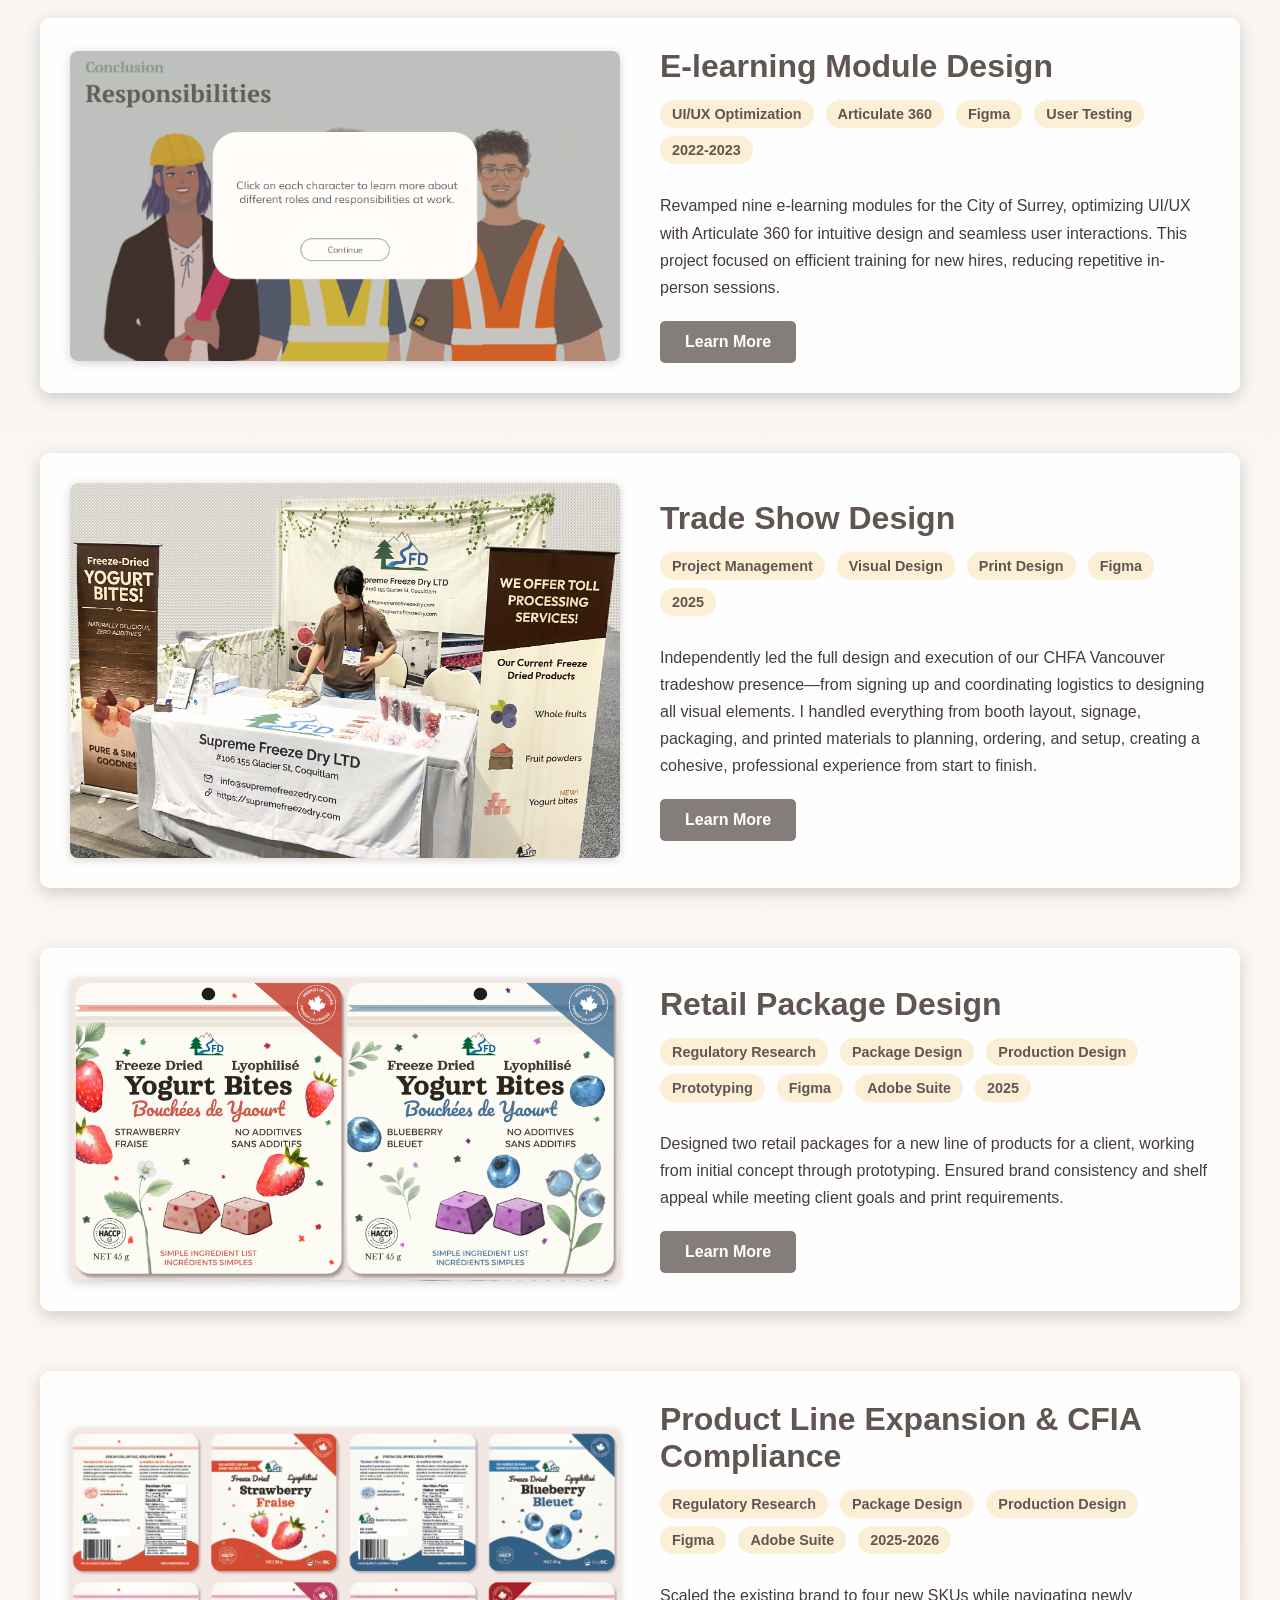
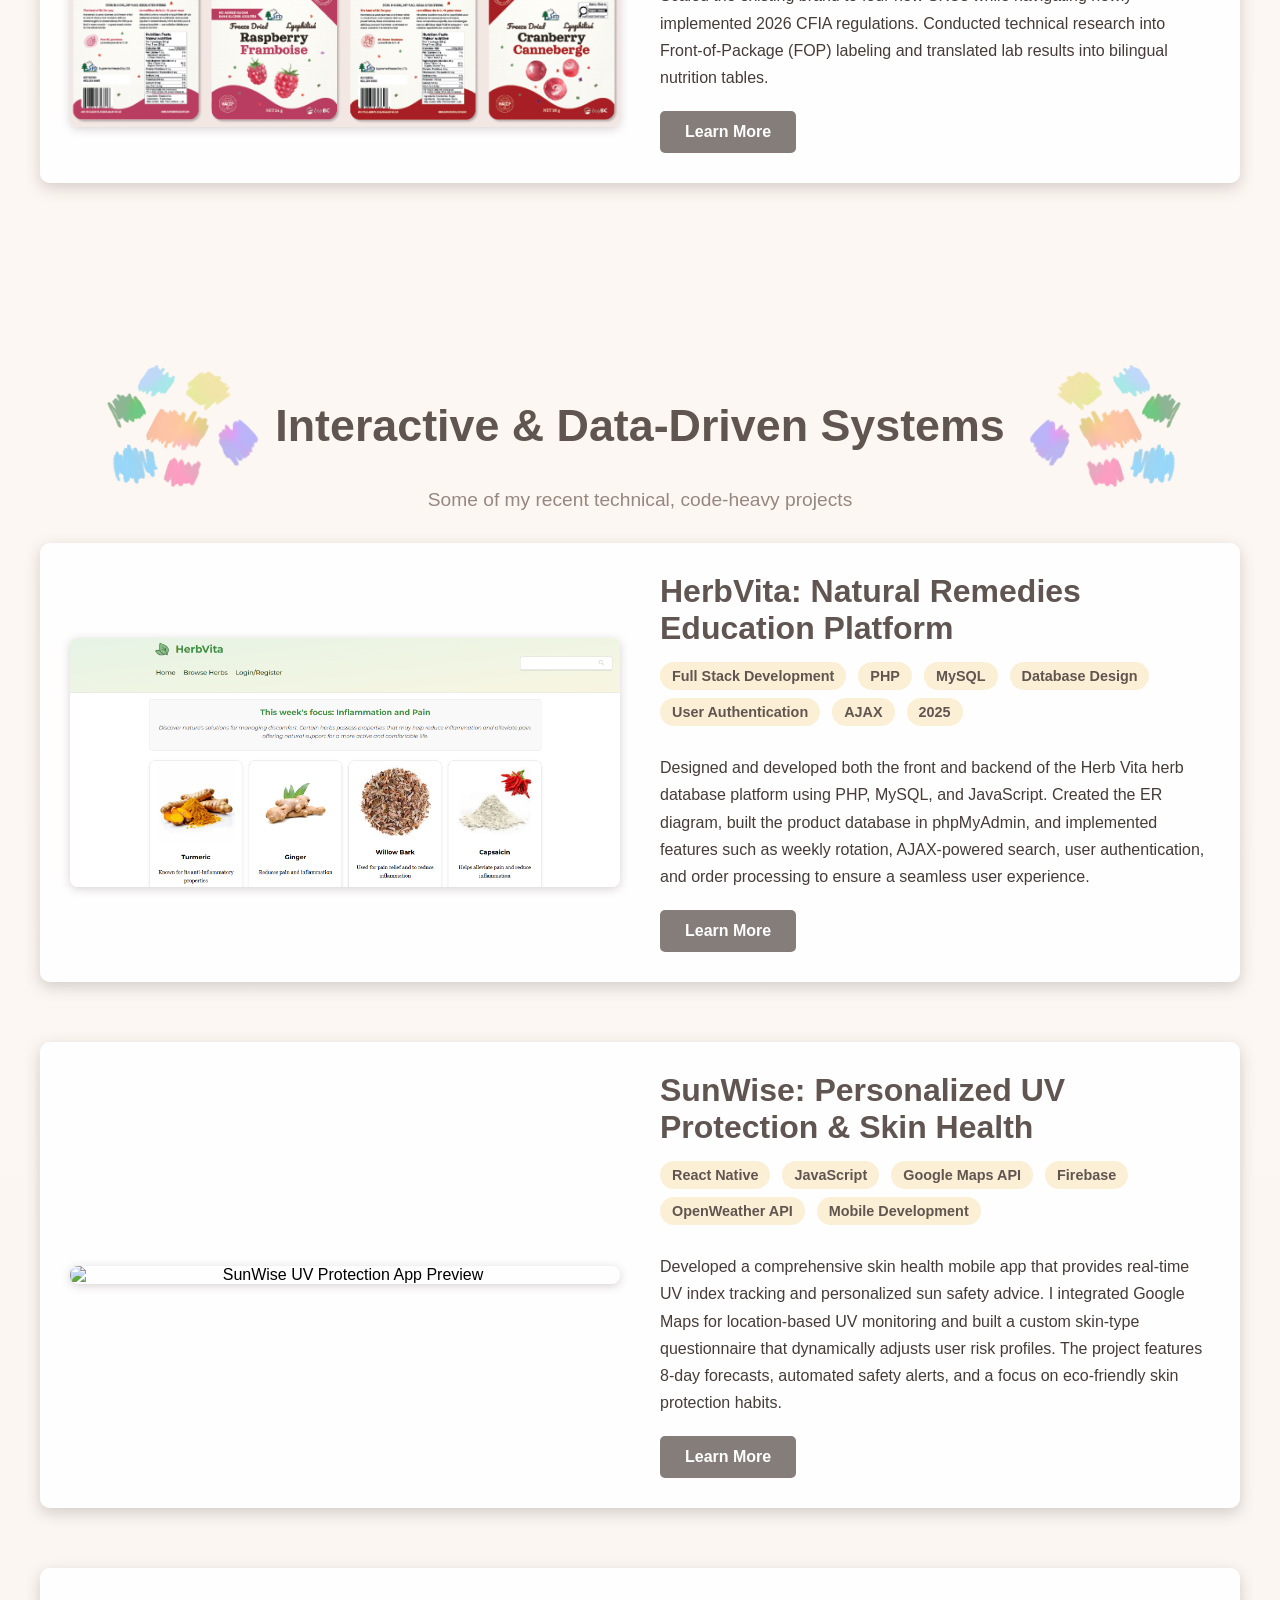
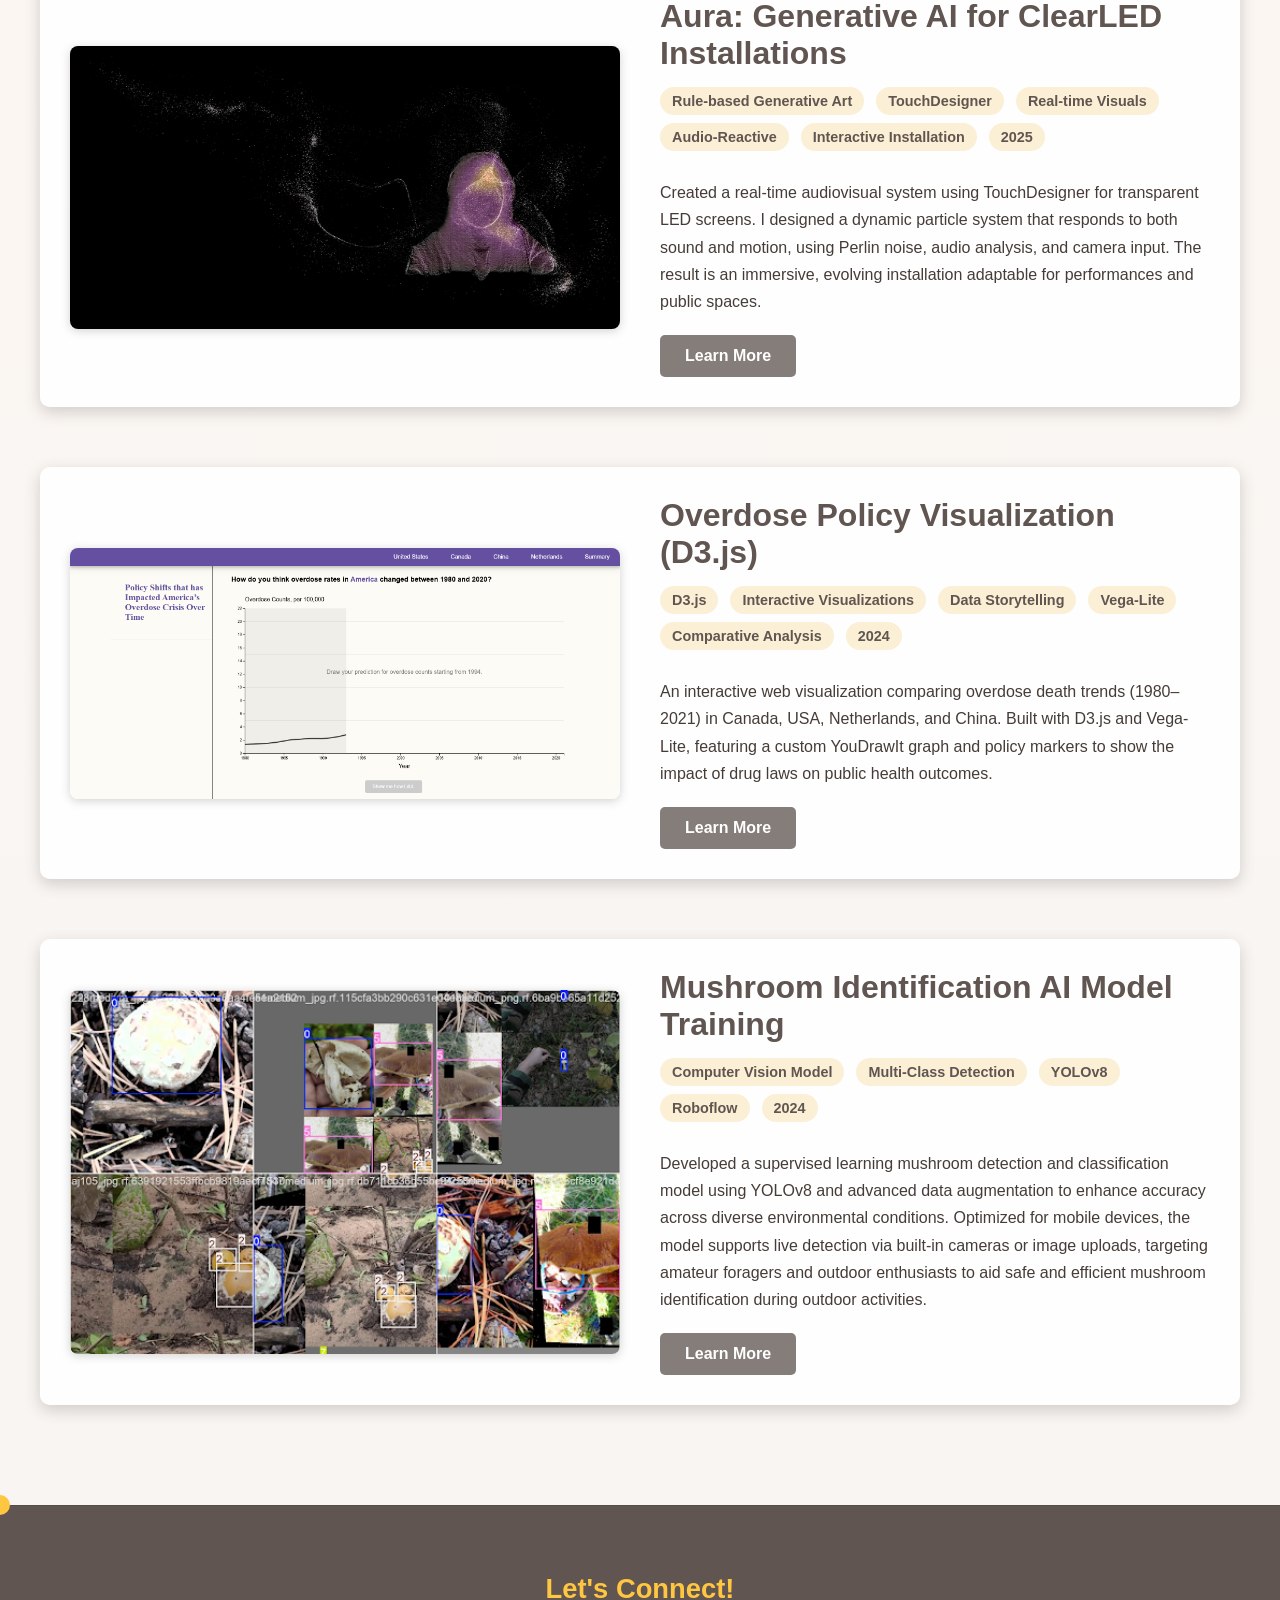
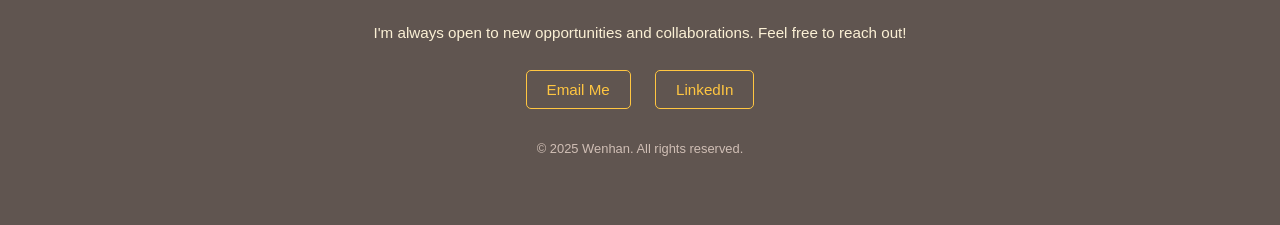
==== commit 046ce1a4: "adding sunwise project" ====
--- a/index.html
+++ b/index.html
@@ -293,9 +293,29 @@
         </div>
 
         <!-- proj 2 IN PROGRESS-->
-        <!-- <div class="project-item clickable-project" onclick="window.open('sunwise.html', '_blank')">
-                <div class="project-image-wrapper">
-                    <img src="images/sunwise.png" alt="Sunwise Dashboard Preview" class="project-screenshot">
+        <div class="project-item clickable-project" onclick="window.open('sunwise.html', '_blank')">
+    <div class="project-image-wrapper">
+        <img src="images/sunwise.png" alt="SunWise UV Protection App Preview" class="project-screenshot">
+    </div>
+    <div class="project-details">
+        <h3>SunWise: Personalized UV Protection & Skin Health</h3>
+        <div class="project-tags">
+            <span>React Native</span>
+            <span>JavaScript</span>
+            <span>Google Maps API</span>
+            <span>Firebase</span>
+            <span>OpenWeather API</span>
+            <span>Mobile Development</span>
+        </div>
+        <p>Developed a comprehensive skin health mobile app that provides real-time UV index tracking and personalized sun safety advice. I integrated Google Maps for location-based UV monitoring and built a custom skin-type questionnaire that dynamically adjusts user risk profiles. The project features 8-day forecasts, automated safety alerts, and a focus on eco-friendly skin protection habits.</p>
+        <a href="sunwise.html" target="_blank" class="view-project-button">Learn More</a>
+    </div>
+</div>
+
+        <!-- proj 3 -->
+         <div class="project-item clickable-project" onclick="window.open('aura.html', '_blank')">
+                <div class="project-image-wrapper">
+                    <img src="images/aura.png" alt="FocusDev Dashboard Preview" class="project-screenshot">
                 </div>
             <div class="project-details">
                 <h3>Aura: Generative AI for ClearLED Installations</h3>
@@ -310,26 +330,6 @@
              <p>Created a real-time audiovisual system using TouchDesigner for transparent LED screens. I designed a dynamic particle system that responds to both sound and motion, using Perlin noise, audio analysis, and camera input. The result is an immersive, evolving installation adaptable for performances and public spaces.</p>
              <a href="aura.html" target="_blank" class="view-project-button">Learn More</a>
             </div>
-        </div> -->
-
-        <!-- proj 3 -->
-         <div class="project-item clickable-project" onclick="window.open('aura.html', '_blank')">
-                <div class="project-image-wrapper">
-                    <img src="images/aura.png" alt="FocusDev Dashboard Preview" class="project-screenshot">
-                </div>
-            <div class="project-details">
-                <h3>Aura: Generative AI for ClearLED Installations</h3>
-                <div class="project-tags">
-                    <span>Rule-based Generative Art</span>
-                    <span>TouchDesigner</span>
-                    <span>Real-time Visuals</span>
-                    <span>Audio-Reactive</span>
-                    <span>Interactive Installation</span>
-                    <span>2025</span>
-                </div>
-             <p>Created a real-time audiovisual system using TouchDesigner for transparent LED screens. I designed a dynamic particle system that responds to both sound and motion, using Perlin noise, audio analysis, and camera input. The result is an immersive, evolving installation adaptable for performances and public spaces.</p>
-             <a href="aura.html" target="_blank" class="view-project-button">Learn More</a>
-            </div>
         </div>
 
         <!-- proj 4 -->
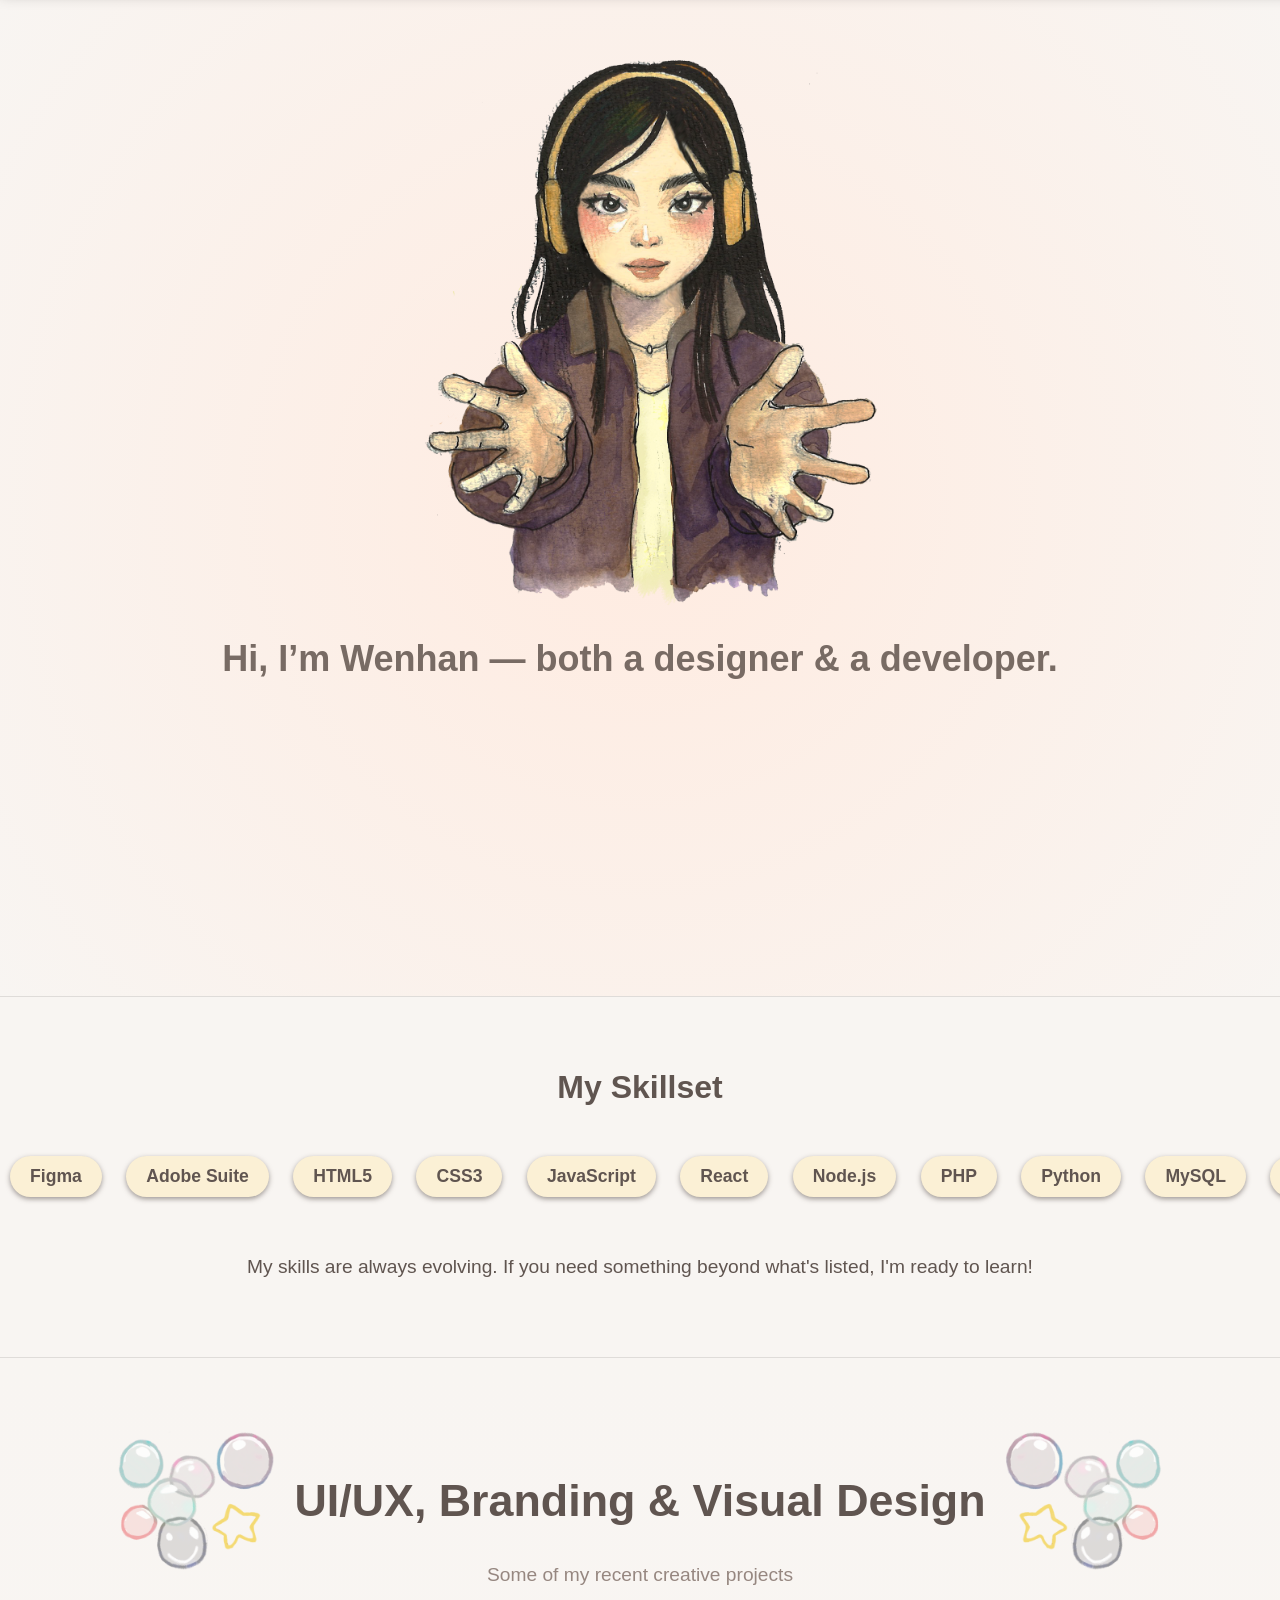
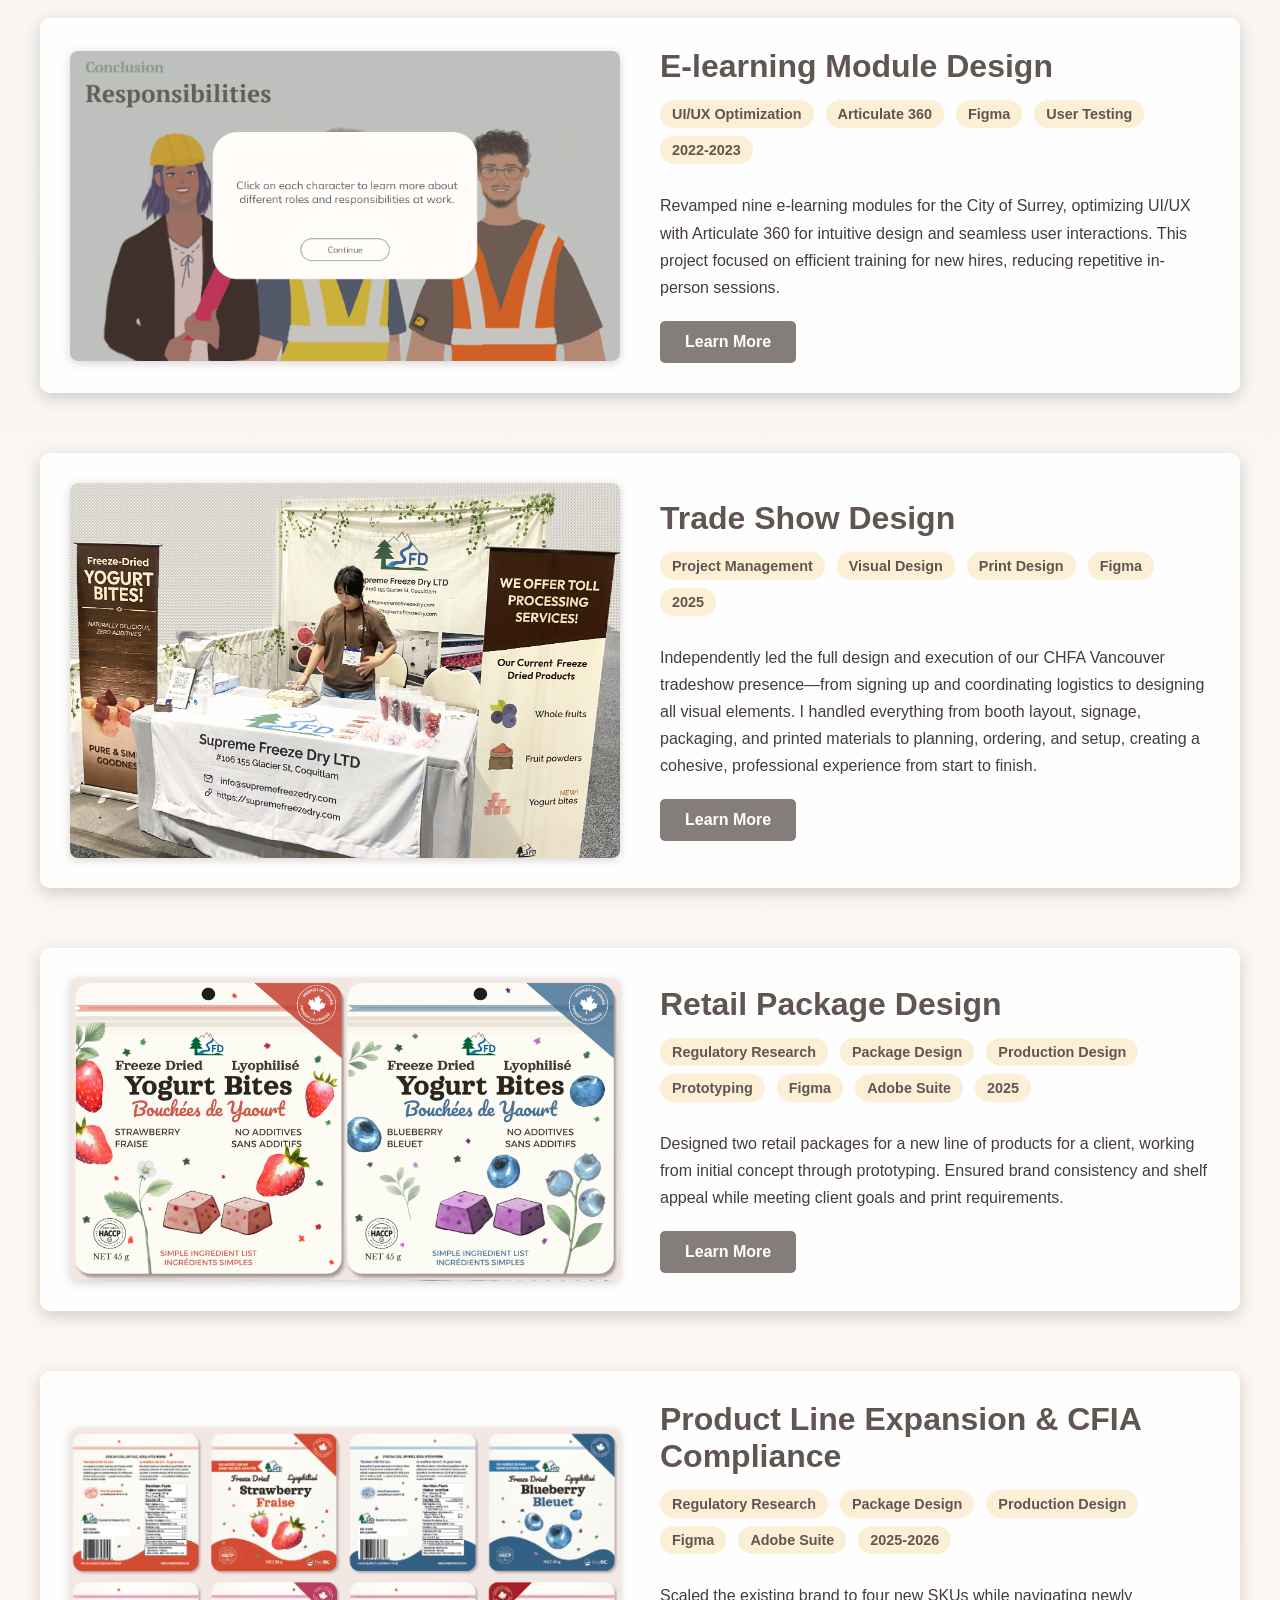
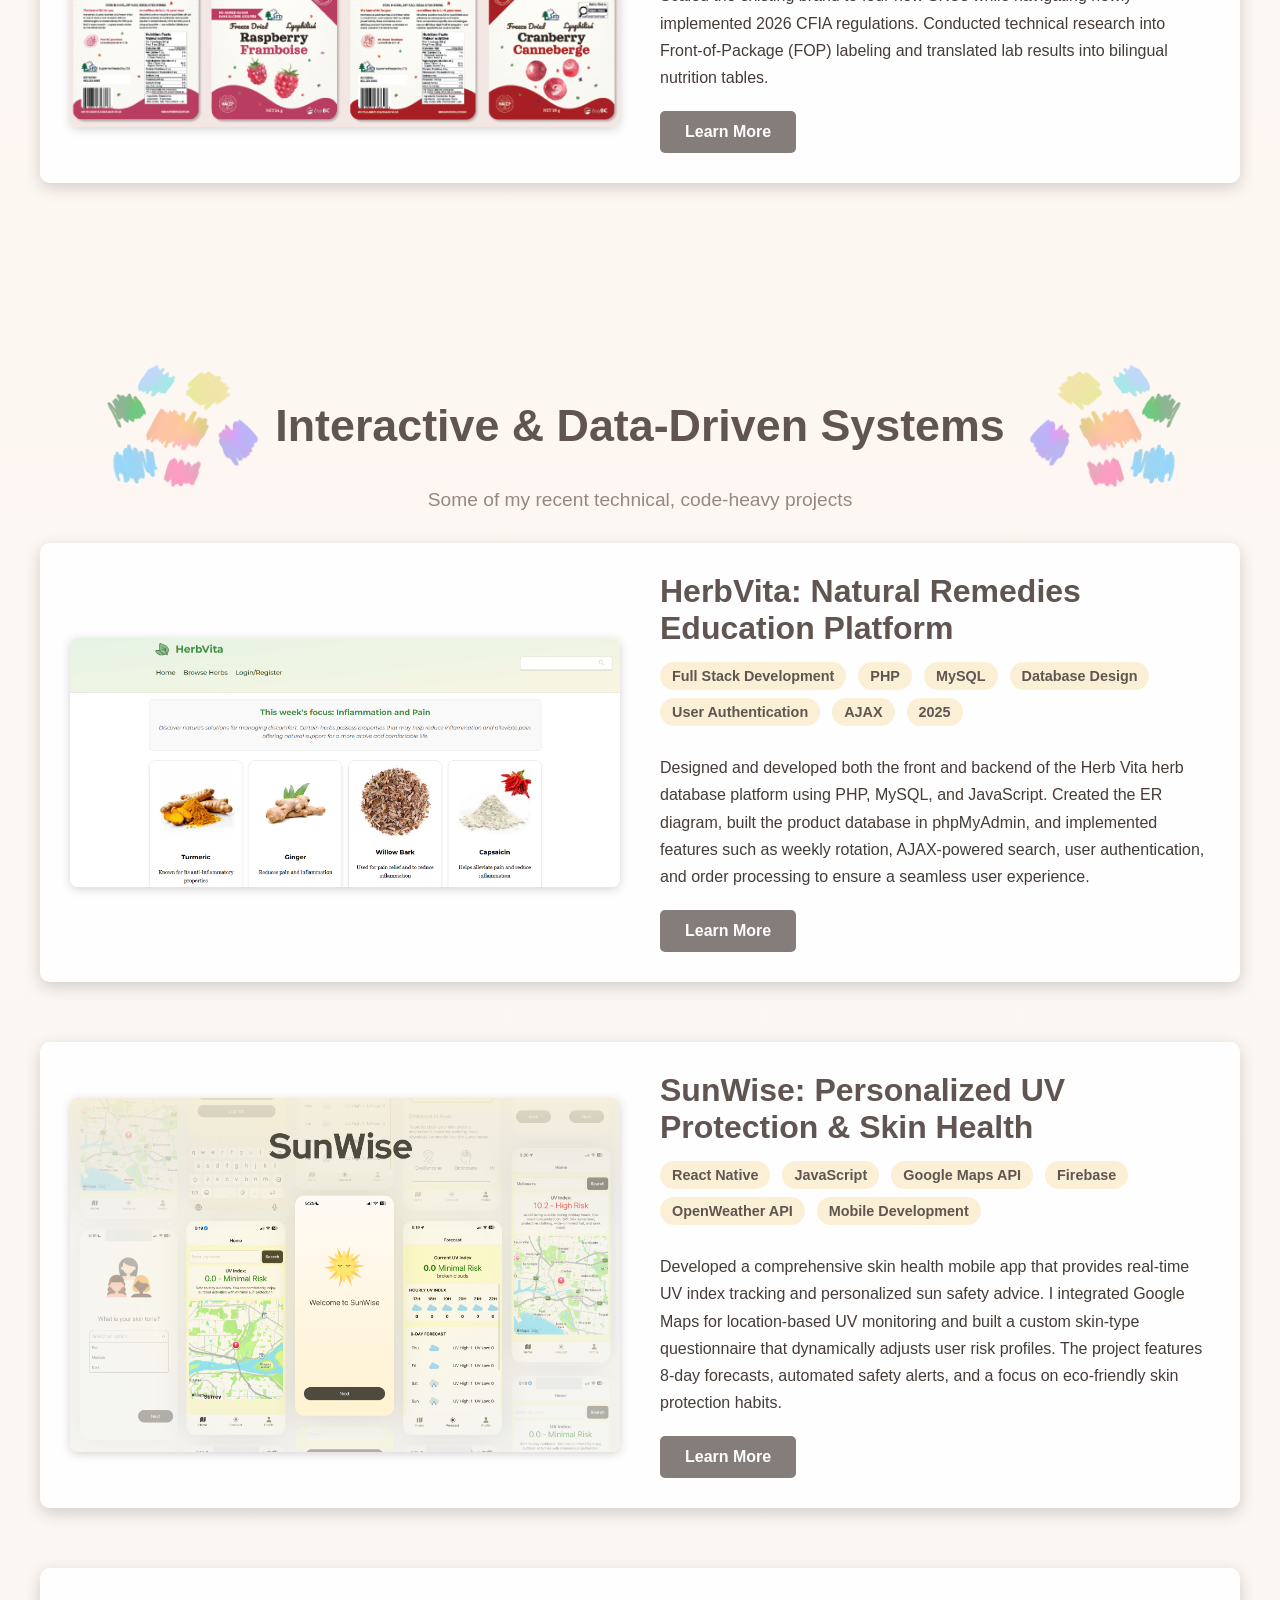
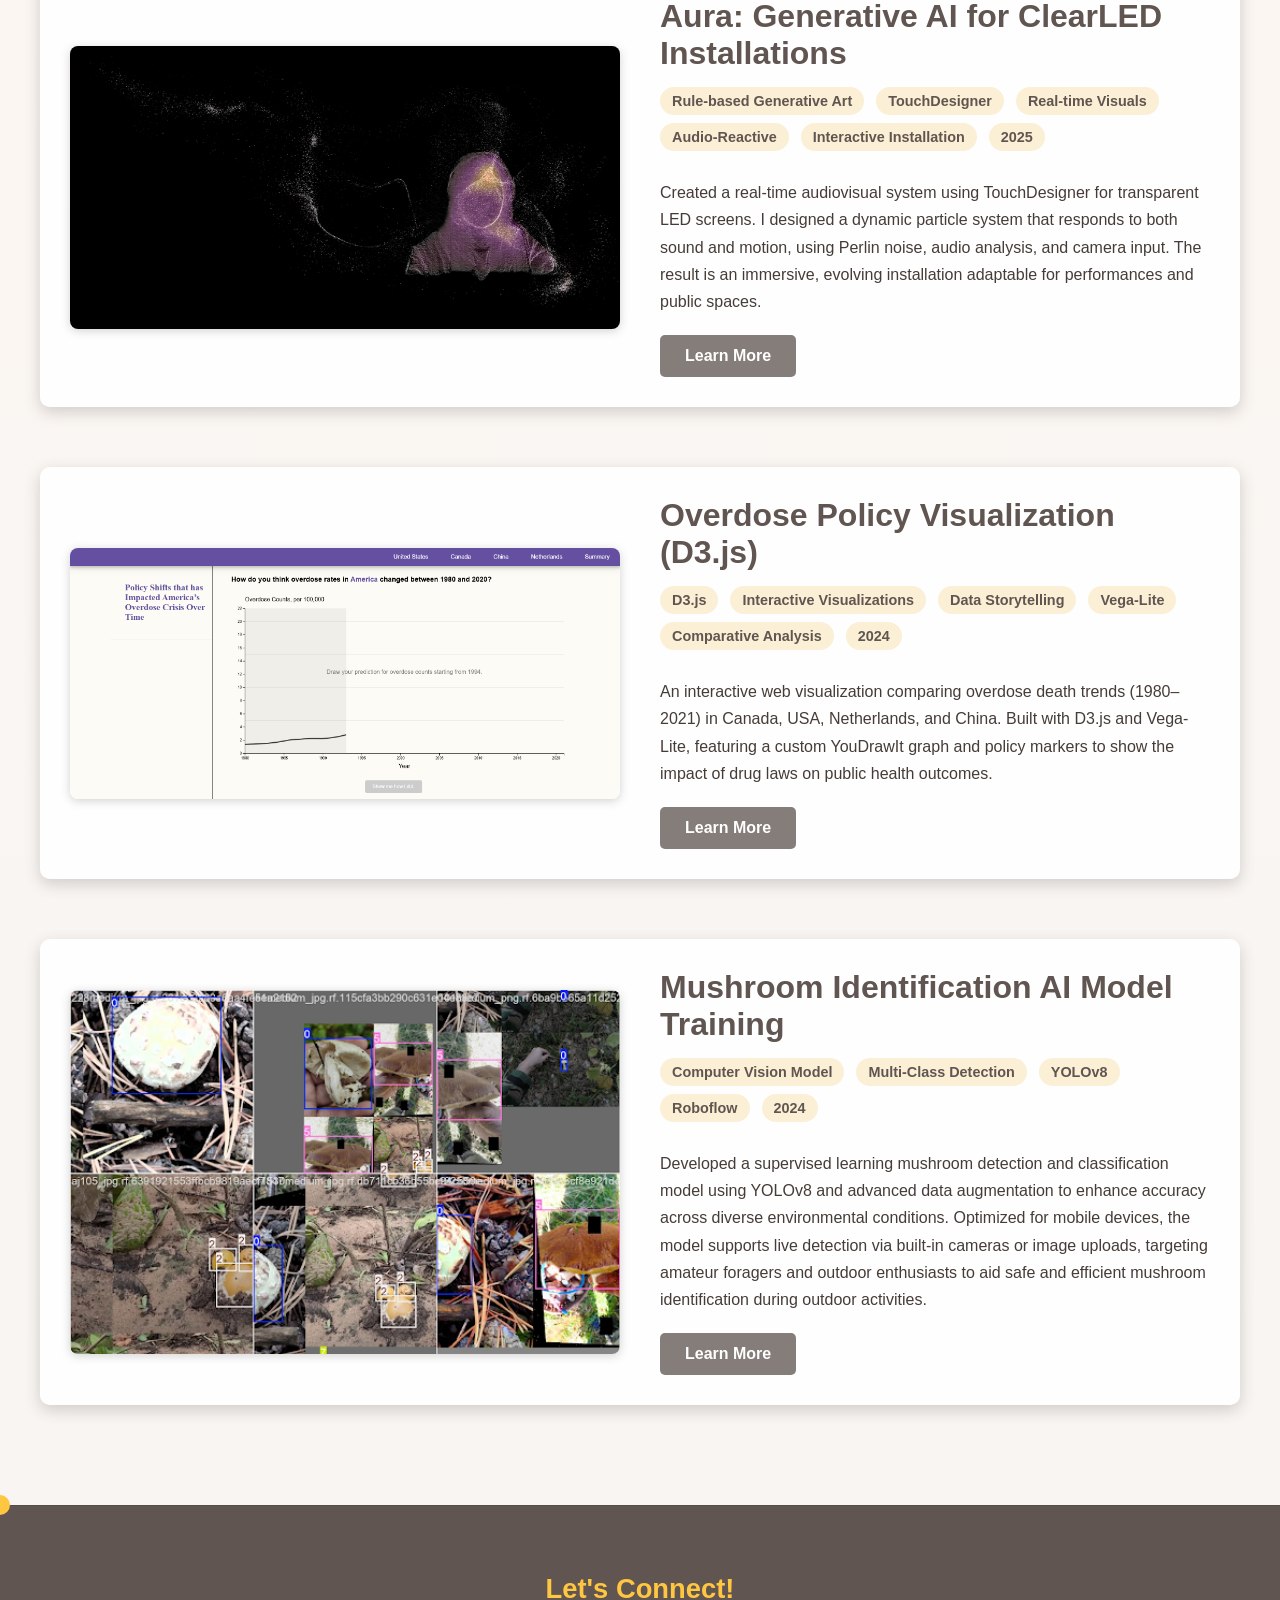
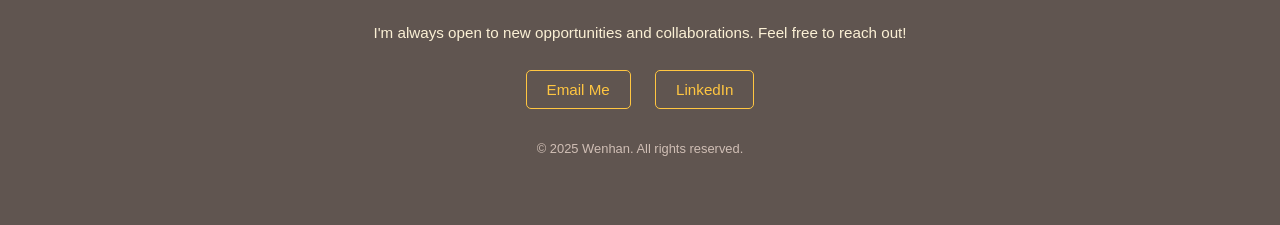
==== commit 7e53cba1: "Update index.html" ====
--- a/index.html
+++ b/index.html
@@ -295,7 +295,7 @@
         <!-- proj 2 IN PROGRESS-->
         <div class="project-item clickable-project" onclick="window.open('sunwise.html', '_blank')">
     <div class="project-image-wrapper">
-        <img src="images/sunwise.png" alt="SunWise UV Protection App Preview" class="project-screenshot">
+        <img src="images/sunwise.PNG" alt="SunWise UV Protection App Preview" class="project-screenshot">
     </div>
     <div class="project-details">
         <h3>SunWise: Personalized UV Protection & Skin Health</h3>
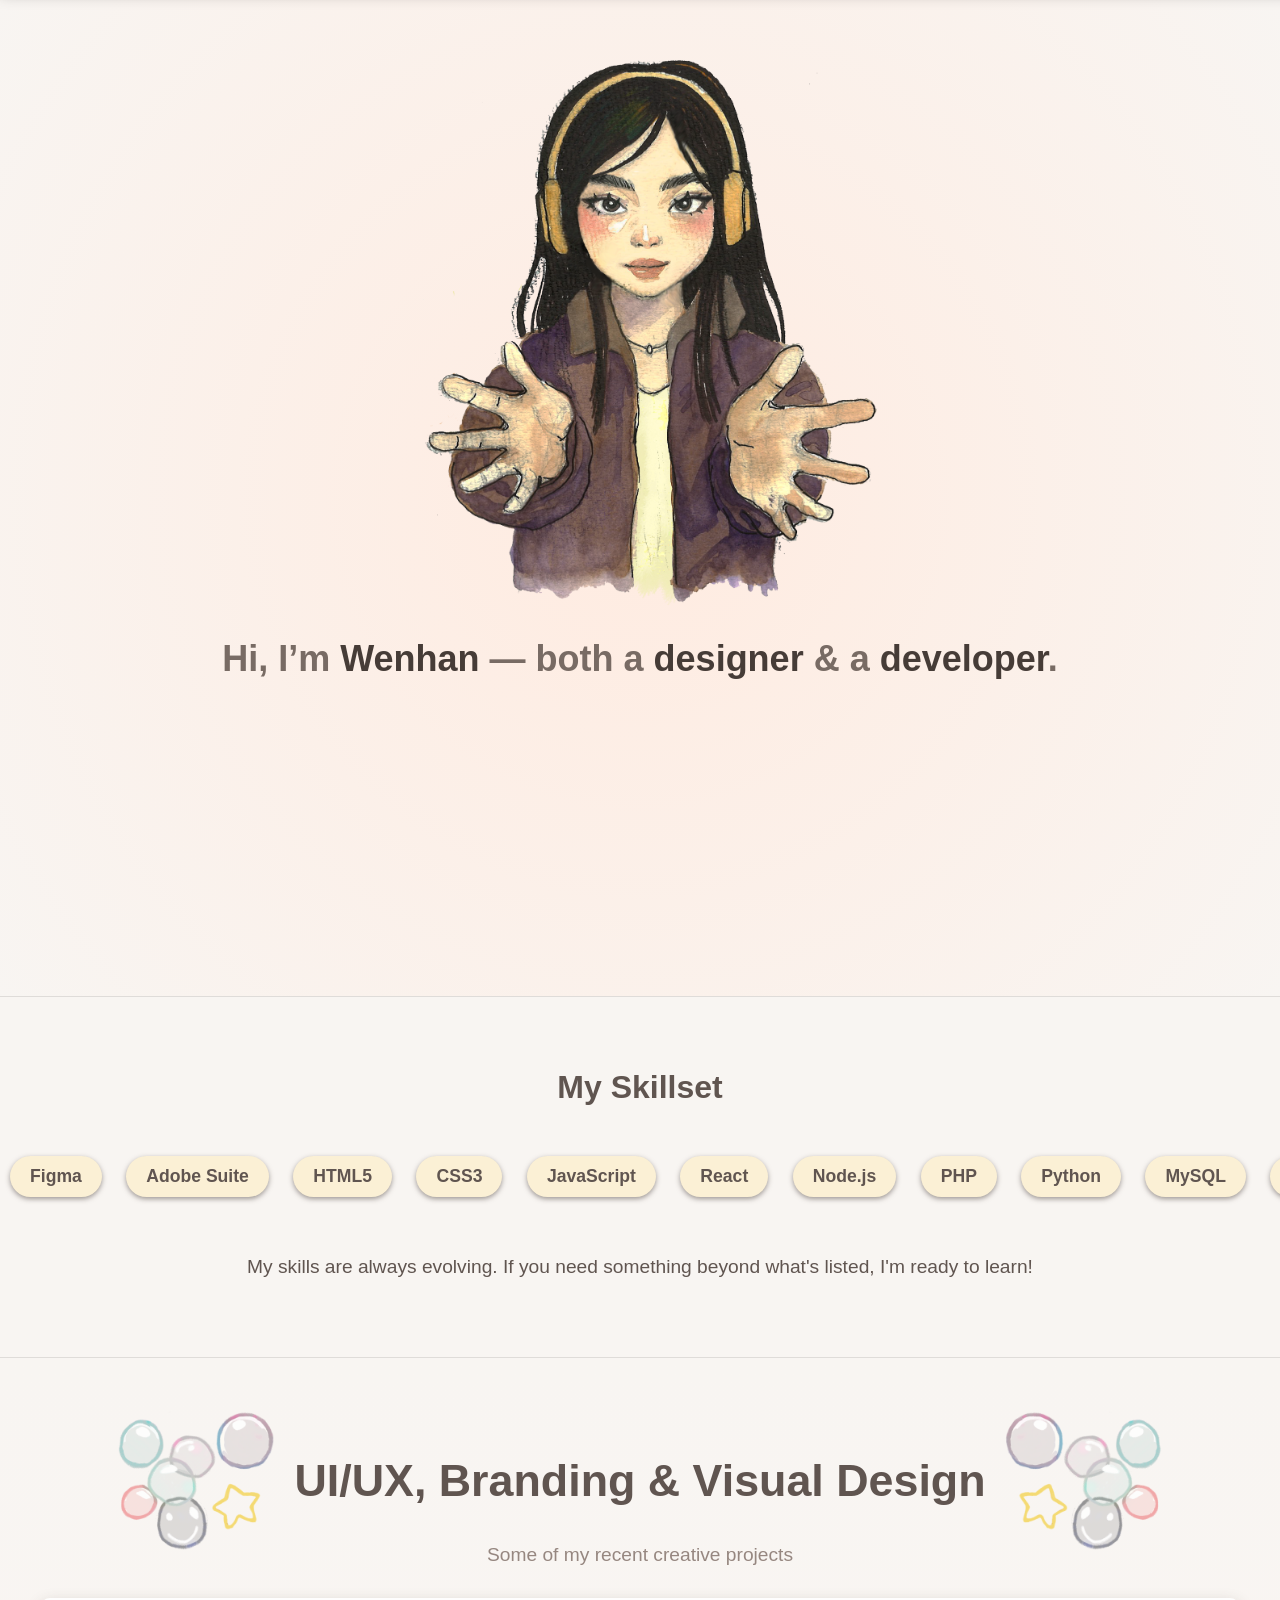
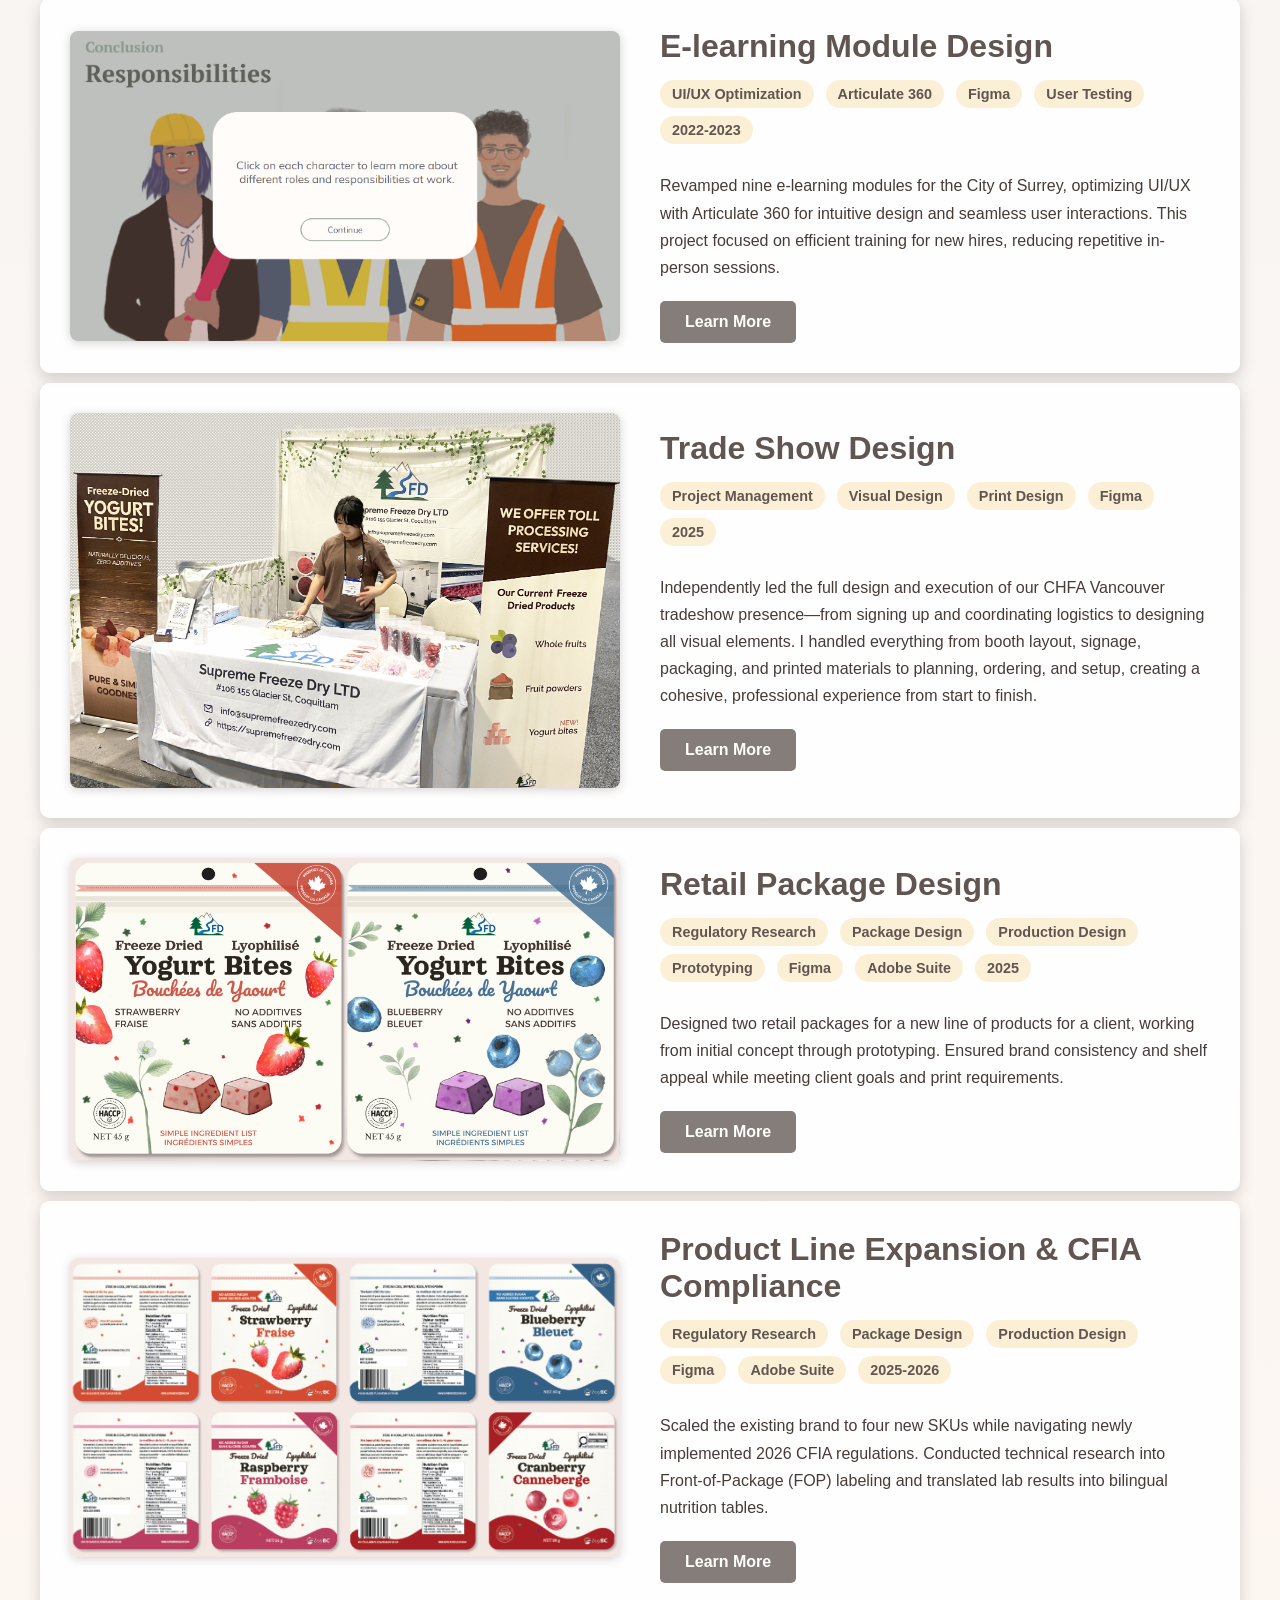
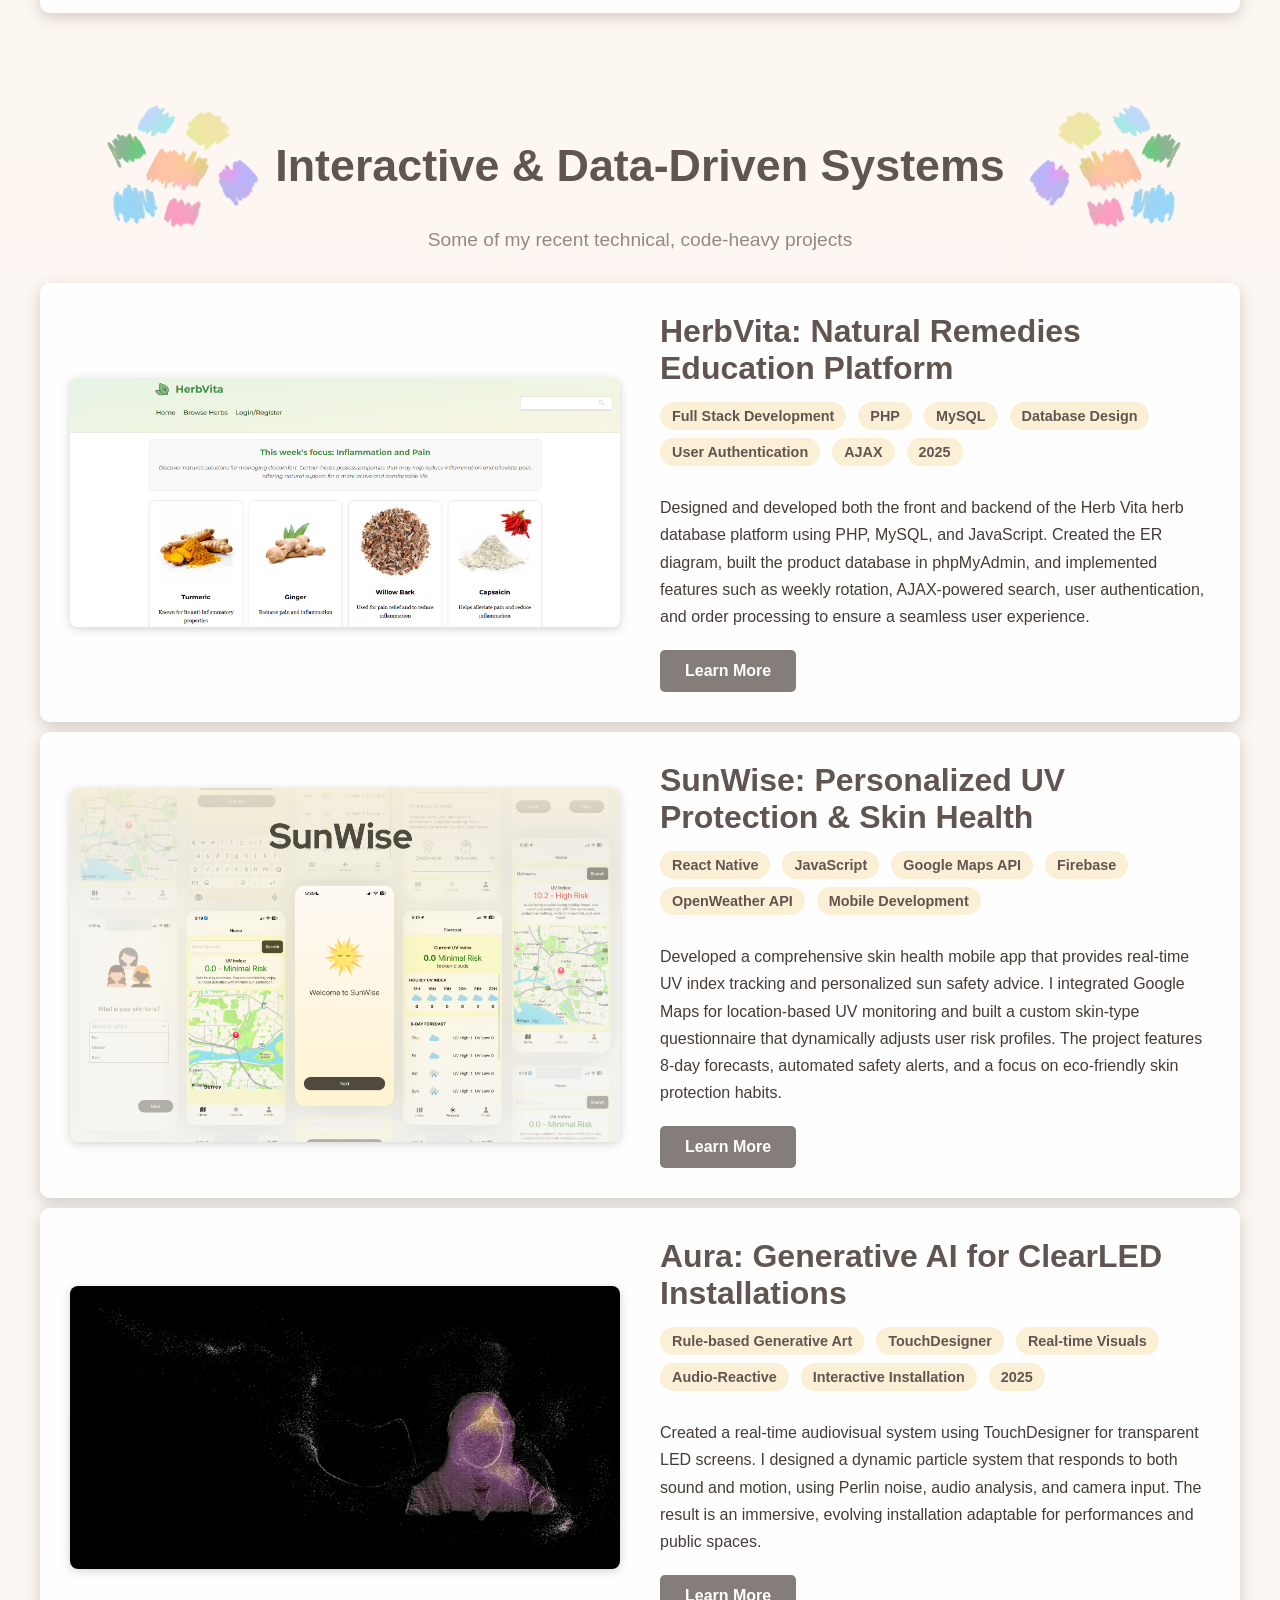
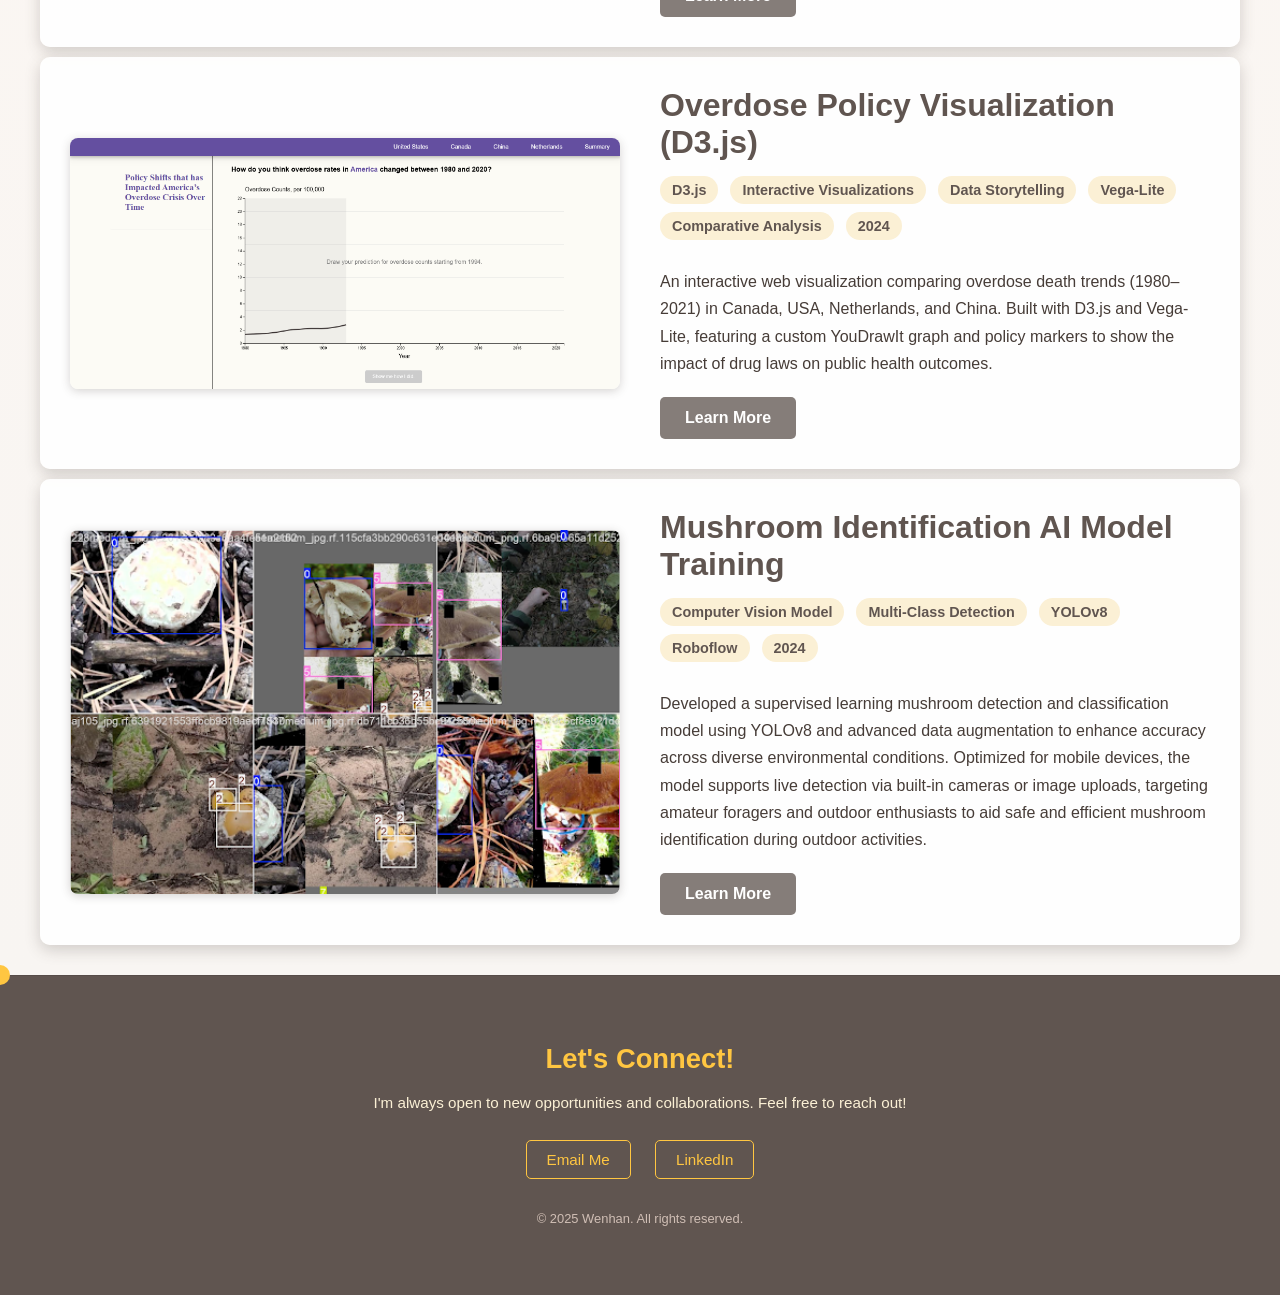
==== commit 606fb247: "adding bottom nav to all project pages" ====
--- a/index.html
+++ b/index.html
@@ -14,9 +14,9 @@
         
         <nav>
             <ul>
-                <li><a href="#">Home</a></li>
-                <li><a href="#creative-projects">Creative + UX</a></li>
-                <li><a href="#technical-projects">Dev + AI</a></li>
+                <li class="hide-mobile"><a href="#">Home</a></li>
+                <li class="hide-mobile"><a href="#creative-projects">Creative + UX</a></li>
+                <li class="hide-mobile"><a href="#technical-projects">Dev + AI</a></li>
                 <li><a href="about.html">About</a></li>
             </ul>
         </nav>
@@ -46,9 +46,9 @@
 
       <div class="intro-text">
   <h2>
-    Hi, I’m <a href="about.html">Wenhan</a> — both 
-    <a href="#creative-projects" class="dev-link dev-left">a designer</a> & 
-    <a href="#technical-projects" class="dev-link dev-right">a developer</a>.
+    Hi, I’m <a href="about.html">Wenhan</a> — both a
+    <a href="#creative-projects" class="dev-link dev-left">designer</a> & a
+    <a href="#technical-projects" class="dev-link dev-right">developer</a>.
   </h2>
 </div>
 
@@ -389,6 +389,11 @@
         </div>
     </footer>
 
+    <nav class="mobile-pill" aria-label="Project sections">
+        <a href="#creative-projects" class="pill-link" data-section="creative-projects">Creative</a>
+        <a href="#technical-projects" class="pill-link" data-section="technical-projects">Dev</a>
+    </nav>
+
     <script src="script.js"></script>
 
     
--- a/styles.css
+++ b/styles.css
@@ -73,7 +73,7 @@
 }
 
 nav ul li a:hover {
-  color: rgb(255, 242, 242);
+  color: rgb(255, 198, 65);
   transform: translateY(-2px); /* Slight lift effect */
 }
 
@@ -364,7 +364,6 @@
     }
 
     .about-intro {
-        /* This ensures the text centers up nicely once the image is gone */
         padding-right: 0; 
         text-align: center; 
         margin: 0 auto;
@@ -389,7 +388,6 @@
 }
 
 .intro-text a {
-  color:  rgb(120, 107, 100);
   transition: color 0.3s ease, text-shadow 0.3s ease;
 }
 
@@ -492,7 +490,7 @@
 }
 
 #creative-projects {
-    padding: 40px 20px; 
+    padding: 20px; 
     text-align: center; 
     position: relative; 
     overflow: hidden; 
@@ -532,7 +530,7 @@
 
 
 #technical-projects {
-    padding: 40px 20px; 
+    padding: 20px; 
     text-align: center; 
     position: relative; 
     overflow: hidden; 
@@ -553,7 +551,7 @@
     background-color: rgba(255, 255, 255, 0.9);
     border-radius: 10px;
     padding: 30px;
-    margin-bottom: 60px; 
+    margin-bottom: 10px; 
     box-shadow: 0 5px 15px rgba(70, 60, 55, 0.221);
 }
 
@@ -706,7 +704,7 @@
 
     .project-tags span {
         padding: 4px 8px;
-        font-size: 0.8em;
+        /* font-size: 0.8em; */
         font-weight:normal;
     }
 
@@ -878,6 +876,52 @@
     opacity: 1; /* Show on hover */
 }
 
+/* Previous / Next project navigation */
+.project-nav {
+  display: flex;
+  justify-content: space-between;
+  gap: 16px;
+  max-width: 900px;
+  margin: 0 auto 60px;
+  padding: 0 20px;
+}
+
+.project-nav-link {
+  flex: 1;
+  display: flex;
+  flex-direction: column;
+  gap: 4px;
+  padding: 18px 24px;
+  background-color: rgba(255, 255, 255, 0.9);
+  border-radius: 10px;
+  box-shadow: 0 2px 10px rgba(70, 60, 55, 0.15);
+  transition: transform 0.2s ease, box-shadow 0.2s ease;
+}
+
+.project-nav-link:hover {
+  transform: translateY(-3px);
+  box-shadow: 0 8px 20px rgba(70, 60, 55, 0.3);
+}
+
+.project-nav-link.prev { text-align: left; }
+.project-nav-link.next { text-align: right; }
+
+.project-nav-label {
+  font-size: 0.85rem;
+  color: rgb(150, 135, 128);
+}
+
+.project-nav-title {
+  font-size: 1.1rem;
+  font-weight: 600;
+  color: rgb(96, 85, 80);
+}
+
+@media (max-width: 768px) {
+  .project-nav { gap: 10px; padding: 0 15px; margin-bottom: 40px; }
+  .project-nav-link { padding: 14px 16px; }
+  .project-nav-title { font-size: 0.95rem; }
+}
 
 
 /* Project Content Sections */
@@ -1080,10 +1124,19 @@
 .about-intro h1 {
   font-size: 2.5rem;
   margin-bottom: 0.5rem;
-  color: rgb(70, 60, 55);
-  /* padding-right: 10rem; */
-
-}
+  color: rgb(120, 107, 100);
+
+
+}
+
+    .about-intro a {
+        color: rgb(70, 60, 55);
+      transition: color 0.3s ease, text-shadow 0.3s ease;}
+
+    .about-intro a:hover {
+    color: rgb(120, 107, 100);
+    text-shadow: rgba(150, 135, 128, 0.471) 0px -10px, rgb(255, 241, 173) 0px 0px 5px;
+    }
 
 .about-intro p {
   font-size: 1.2rem;
@@ -1191,11 +1244,78 @@
     }
 }
 
-/* If you want specific changes for phones (under 1000px), add them here */
-@media (max-width: 1000px) {
-    .about-intro {
-        padding-right: 20px; /* Slightly less padding for smaller screens */
-    }
+
+  .mobile-pill { display: none; }
+
+@media (max-width: 768px) {
+  .hide-mobile { display: none; }
+
+.mobile-pill {
+  background: rgba(96, 85, 80, 0.9);   
+}
+
+.pill-link {
+  color: rgb(251, 240, 213);           /* cream */
+}
+
+.pill-link.active {
+  background: rgb(255, 198, 65);       /* your cursor/footer yellow */
+  color: rgb(70, 60, 55);
+}
+
+  html { scroll-behavior: smooth; }
+
+  #creative-projects,
+  #technical-projects { scroll-margin-top: 70px; } /* match your header height */
+
+@media (hover: none), (pointer: coarse) {
+  #circularcursor { display: none; }
+  body, a, a:hover { cursor: auto; }
+}
+}
+
+@media (max-width: 768px) {
+  #creative-projects,
+  #technical-projects { padding: 30px 12px; }
+
+  .project-list {
+    display: grid;
+    grid-template-columns: repeat(2, 1fr);
+    gap: 12px;
   }
 
-
+  .project-item {
+    margin-bottom: 0;          /* grid gap handles spacing now */
+    padding: 10px;
+    box-sizing: border-box;
+    align-items: stretch;
+    justify-content: flex-start;
+  }
+
+  .project-image-wrapper {
+    flex: none;
+    margin: 0 0 10px 0;
+  }
+
+  .project-details {
+    flex: 1;
+
+  }
+
+  .project-details h3 {
+    font-size: 1rem;
+    line-height: 1.3;
+  }
+
+  /* keep only the first two tags */
+  .project-tags { margin-bottom: 0; }
+  .project-tags span:nth-child(n+3) { display: none; }
+  .project-tags span { font-size: 0.9em;  padding: 3px 8px; }
+
+  /* the whole card is already clickable, so drop the text and button */
+  .project-details p,
+  .view-project-button { display: none; }
+
+  /* no zoom on tap */
+  .clickable-project:hover { transform: none; }
+}
